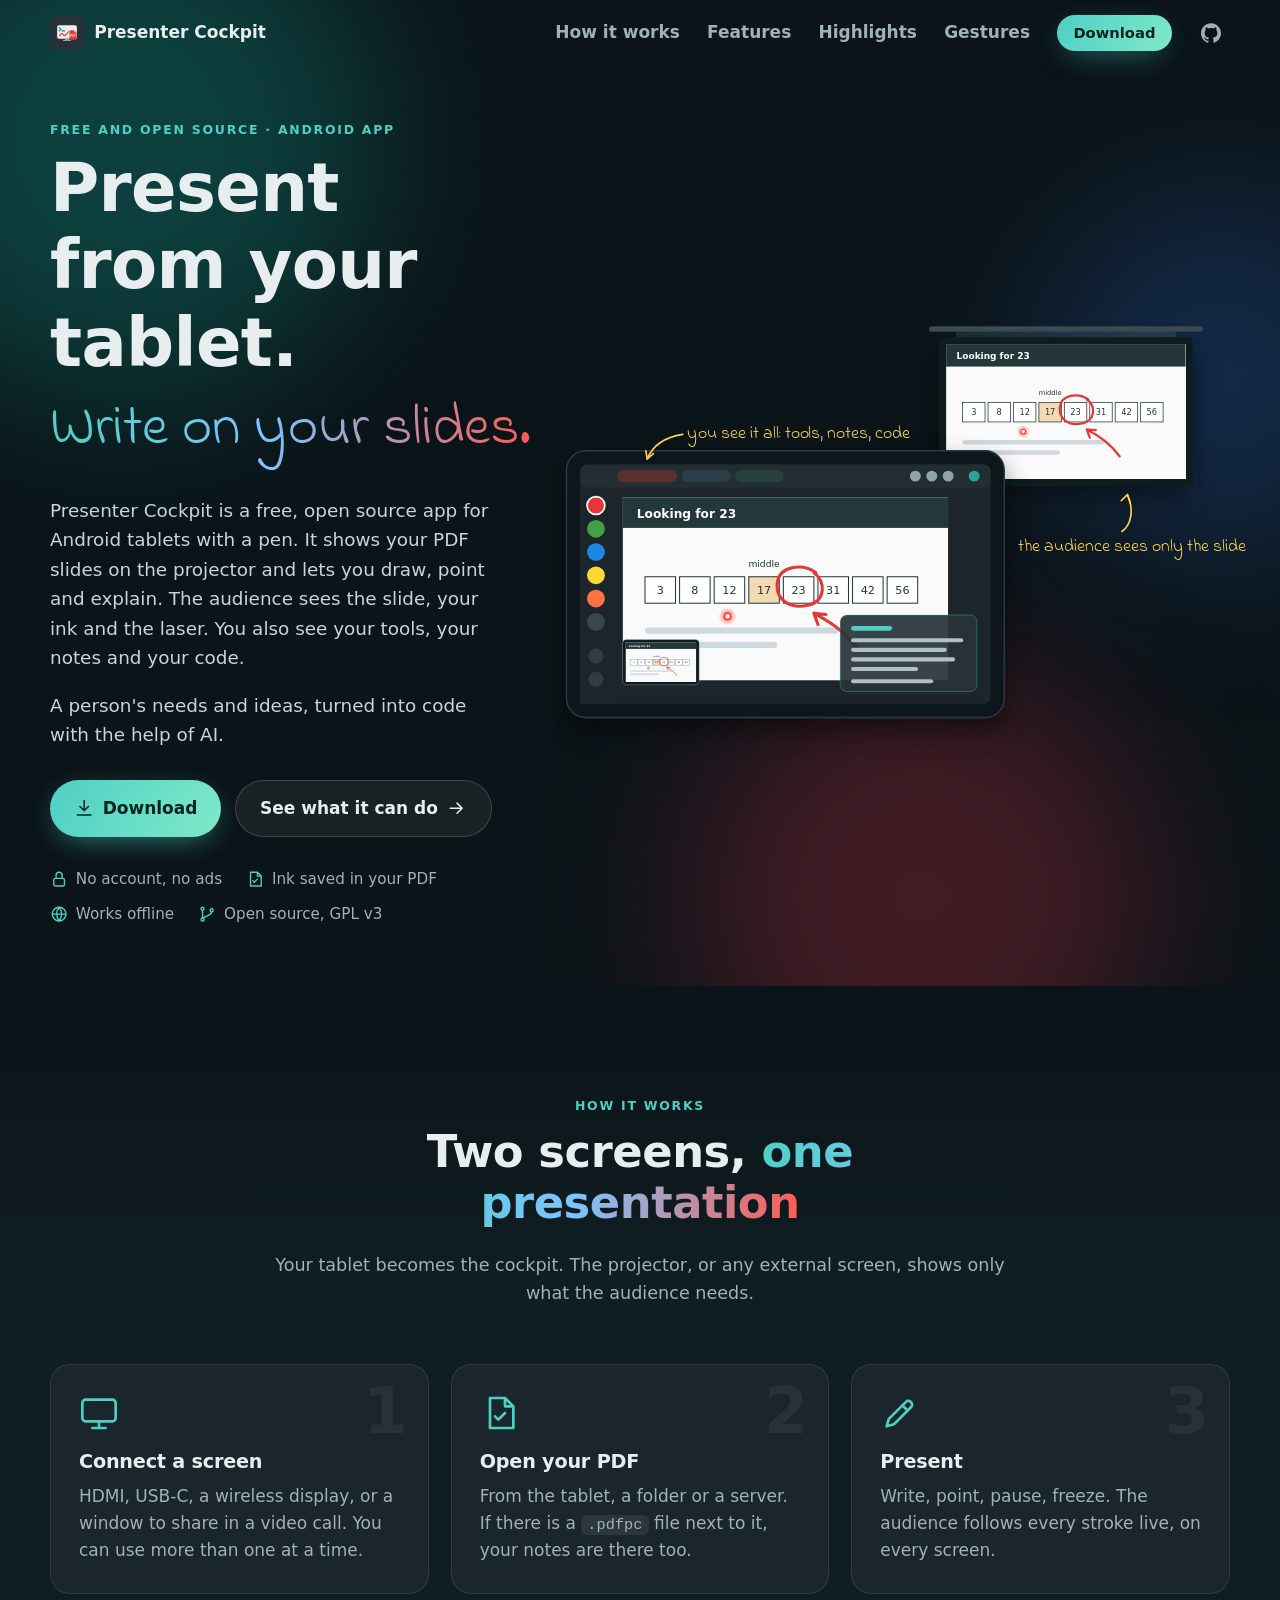
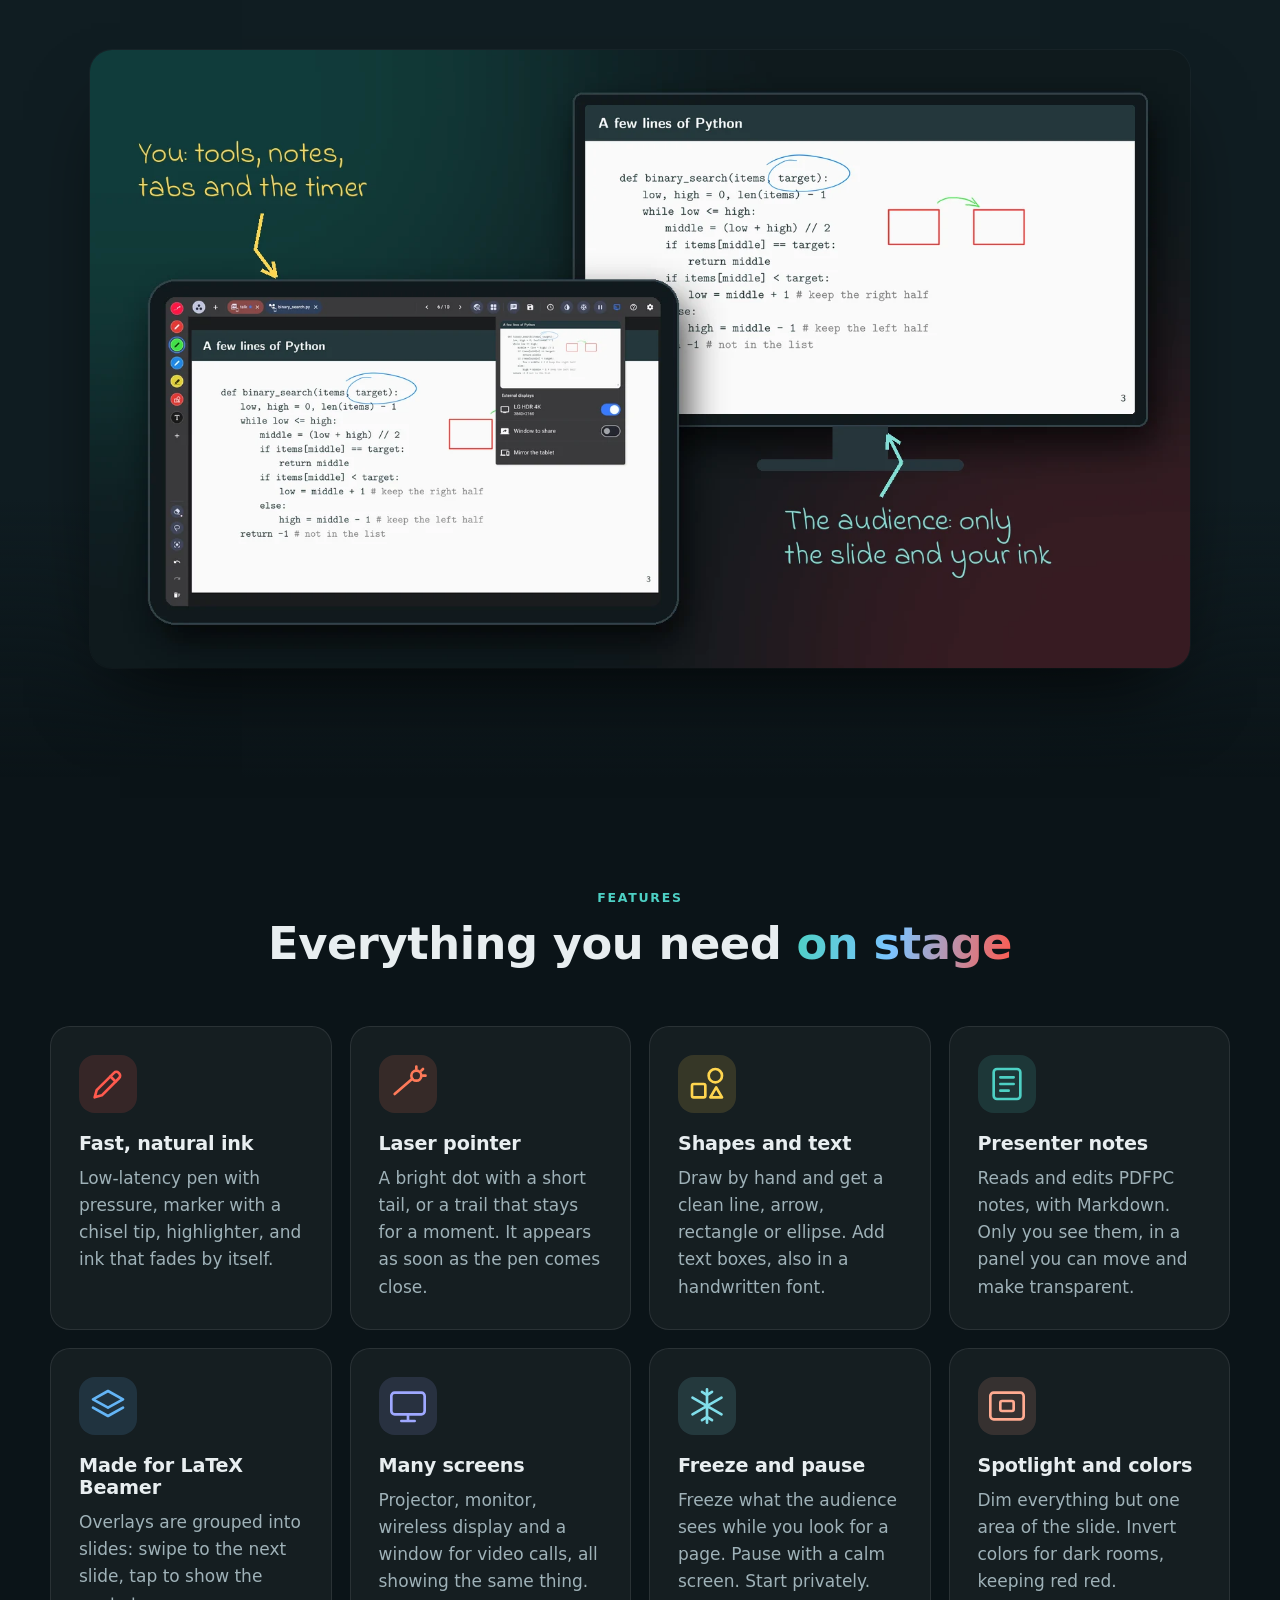
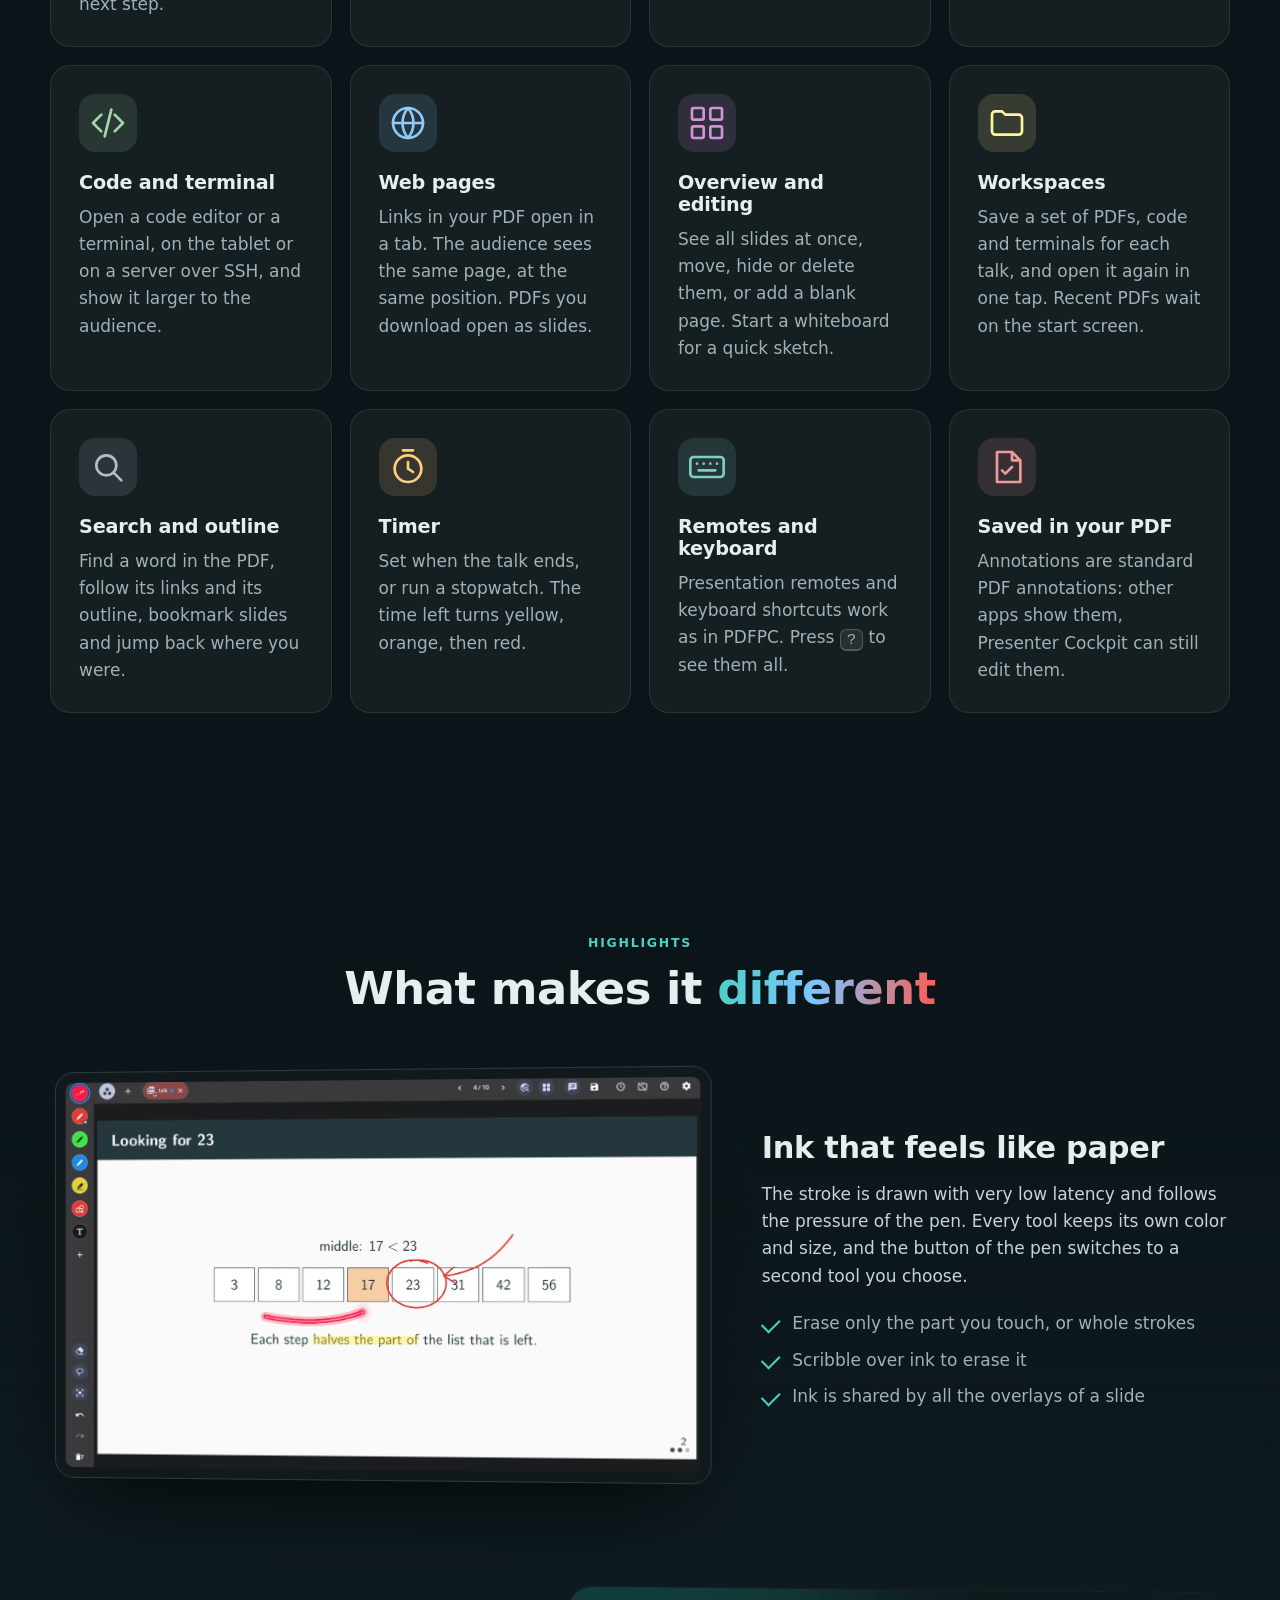
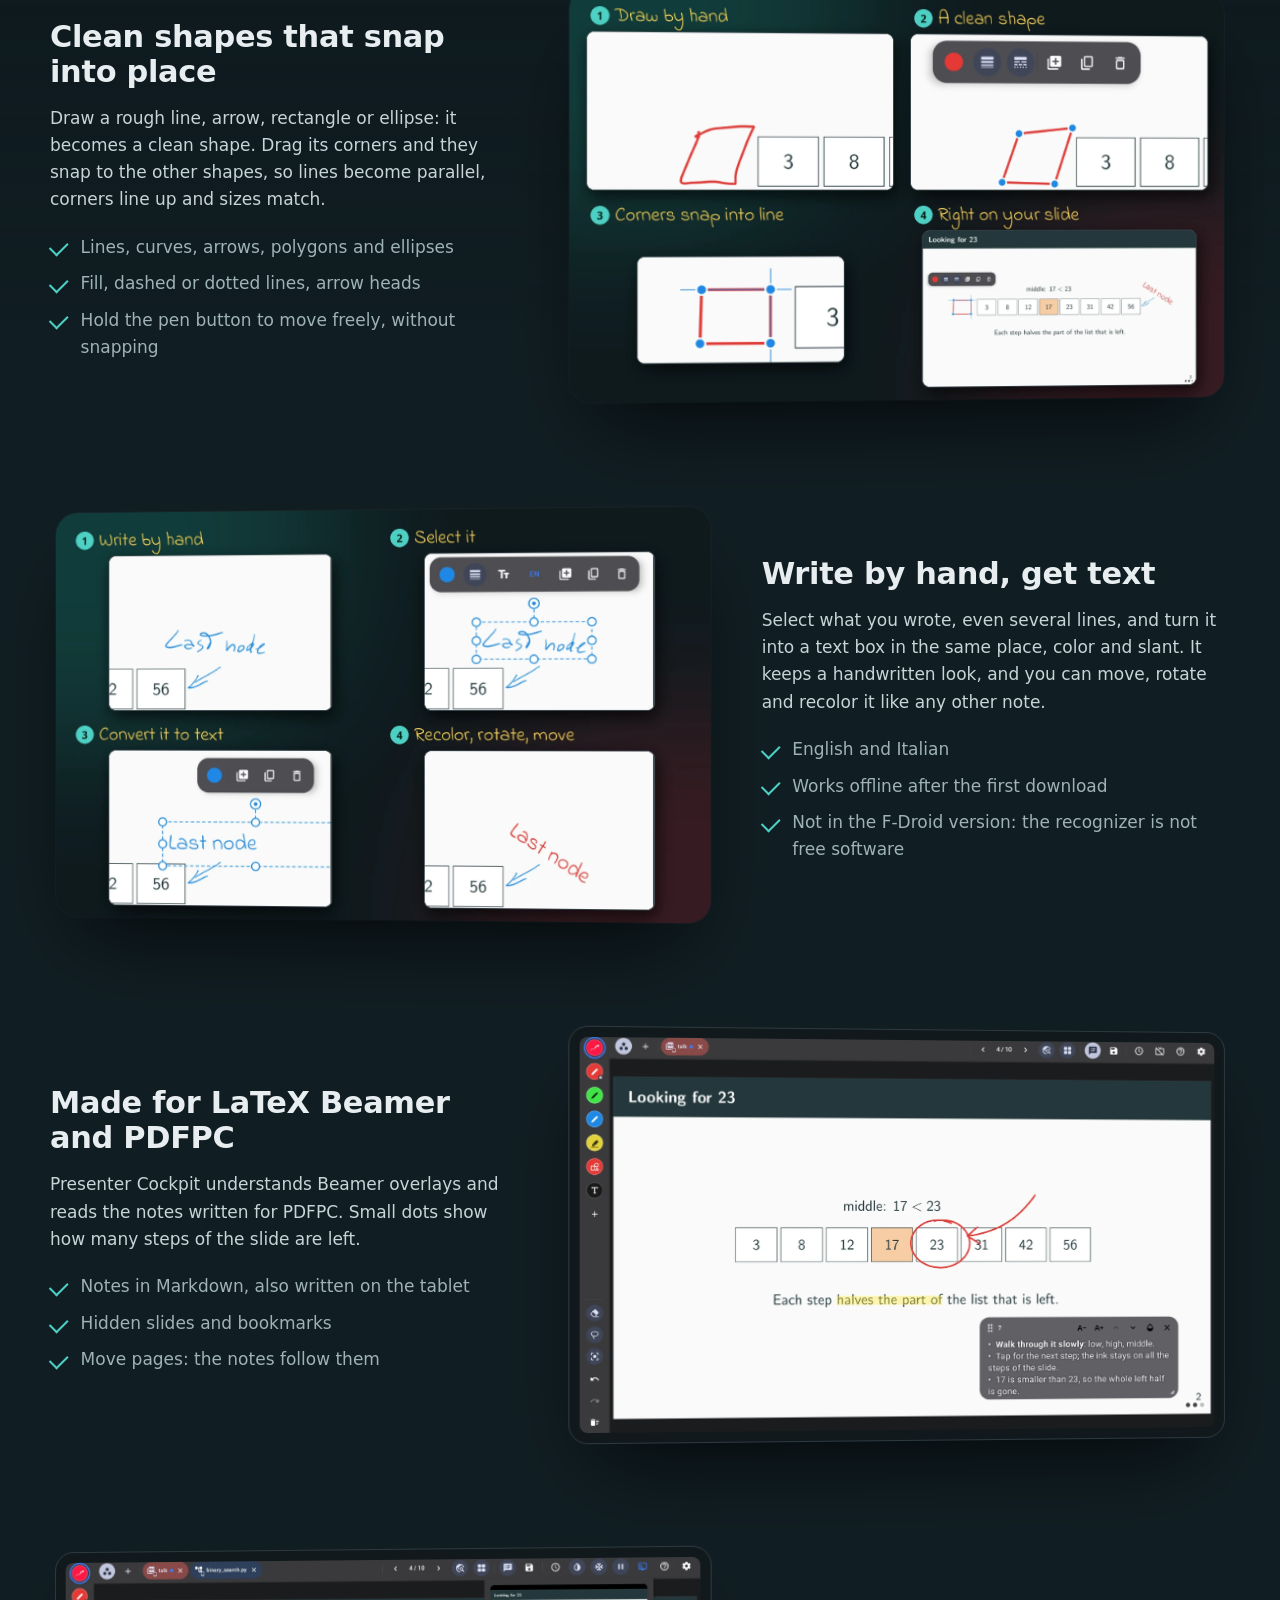
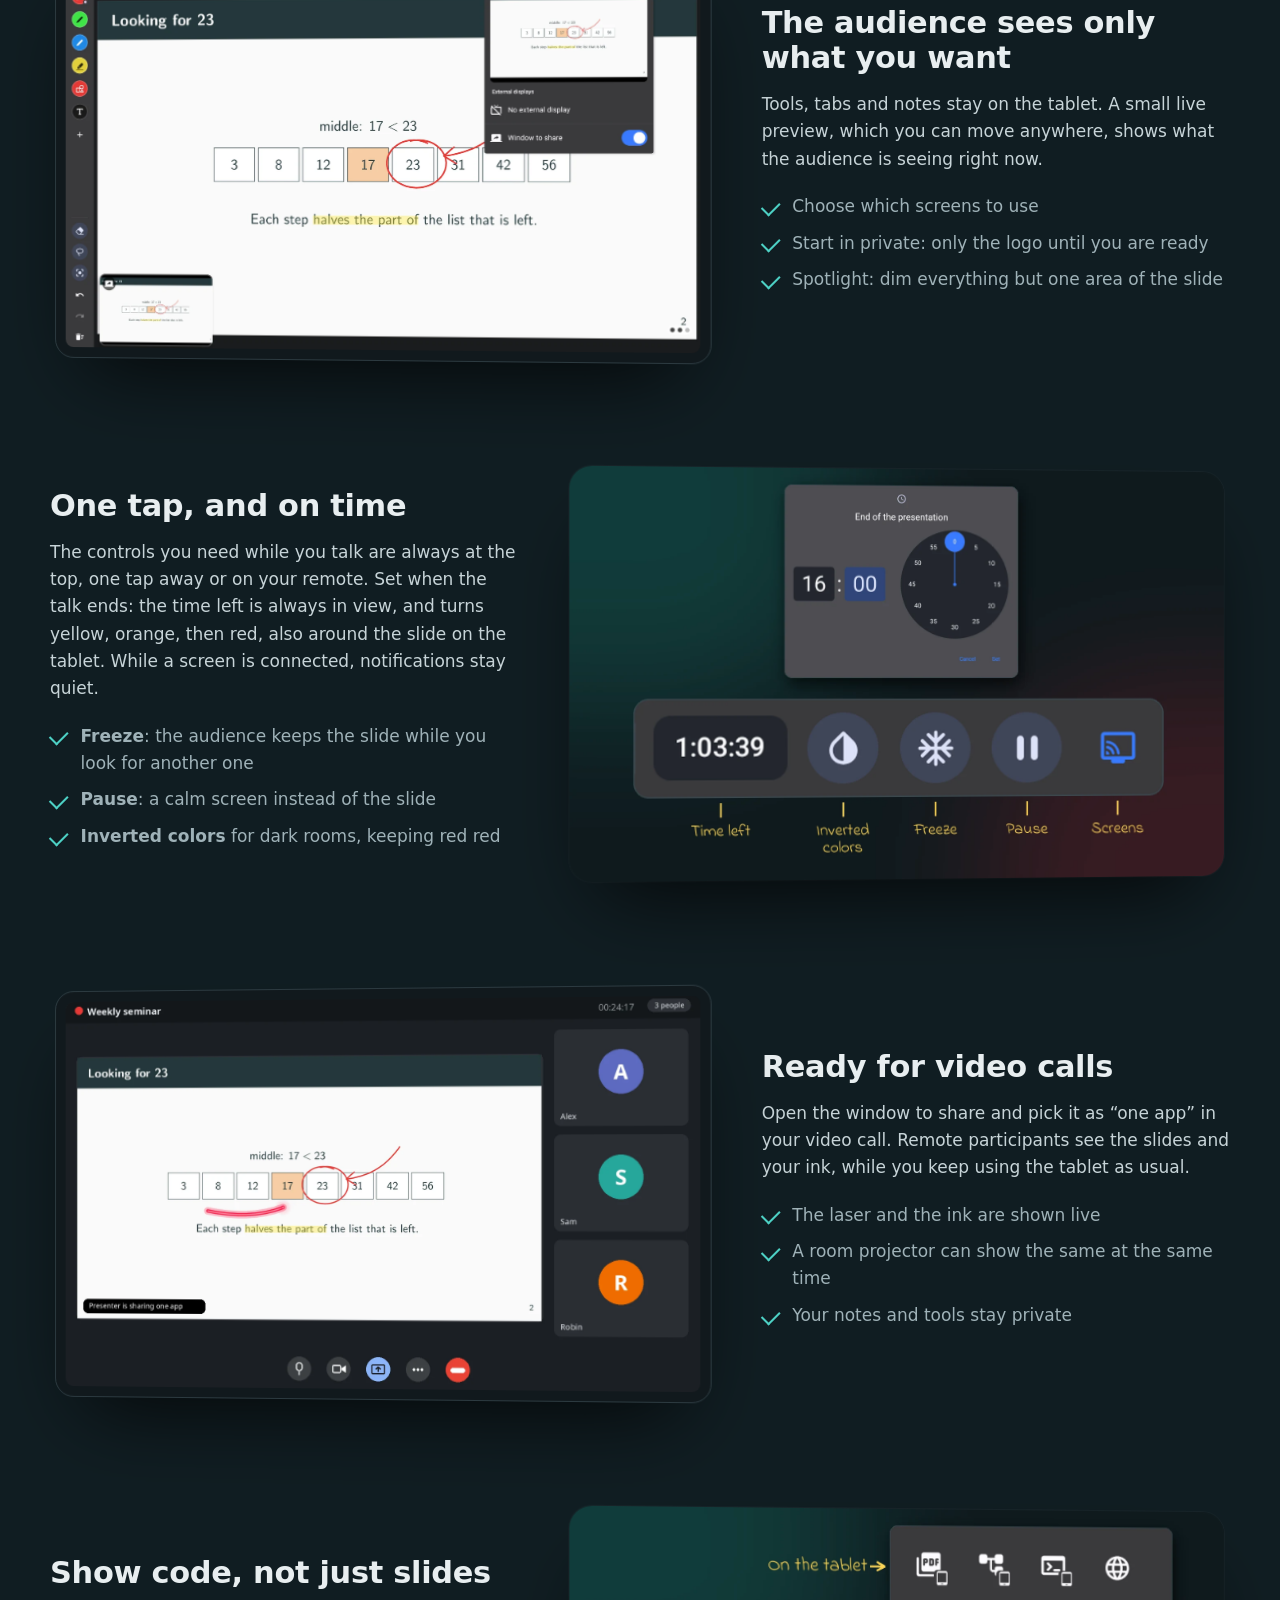
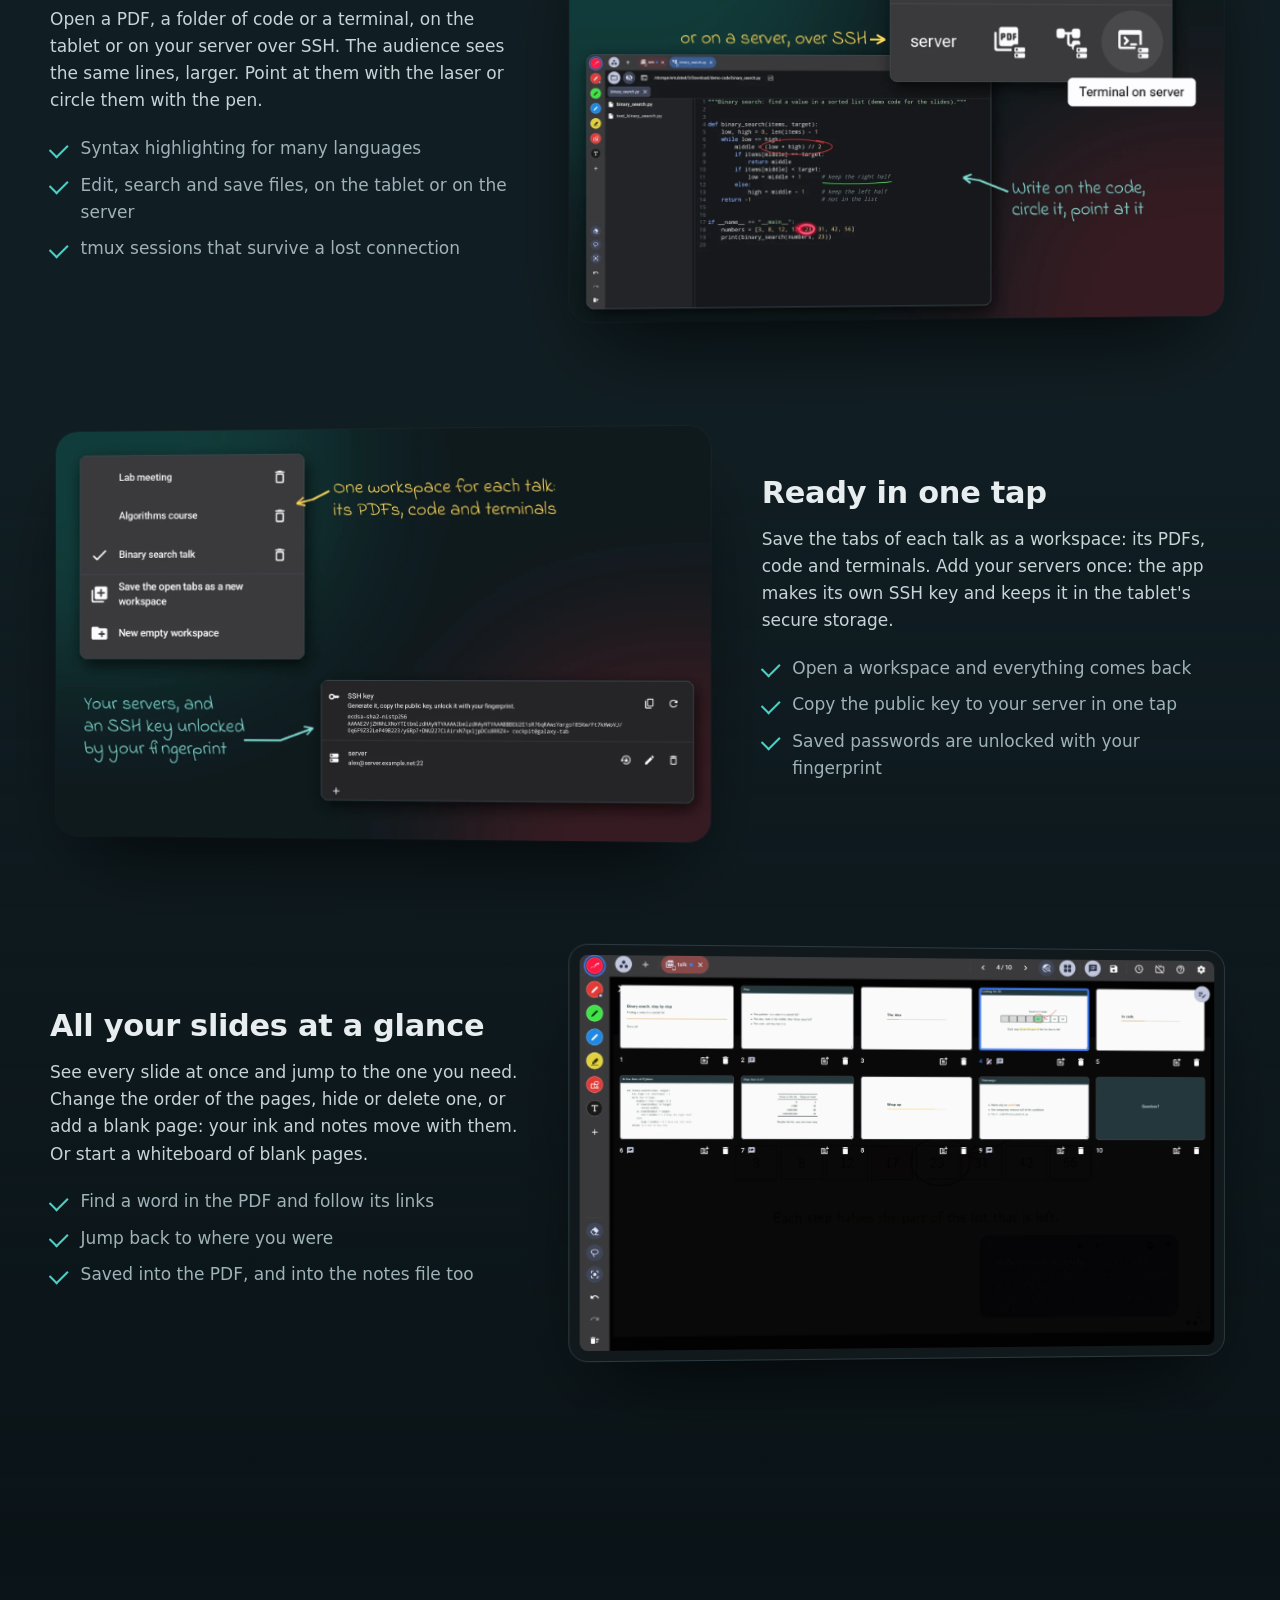
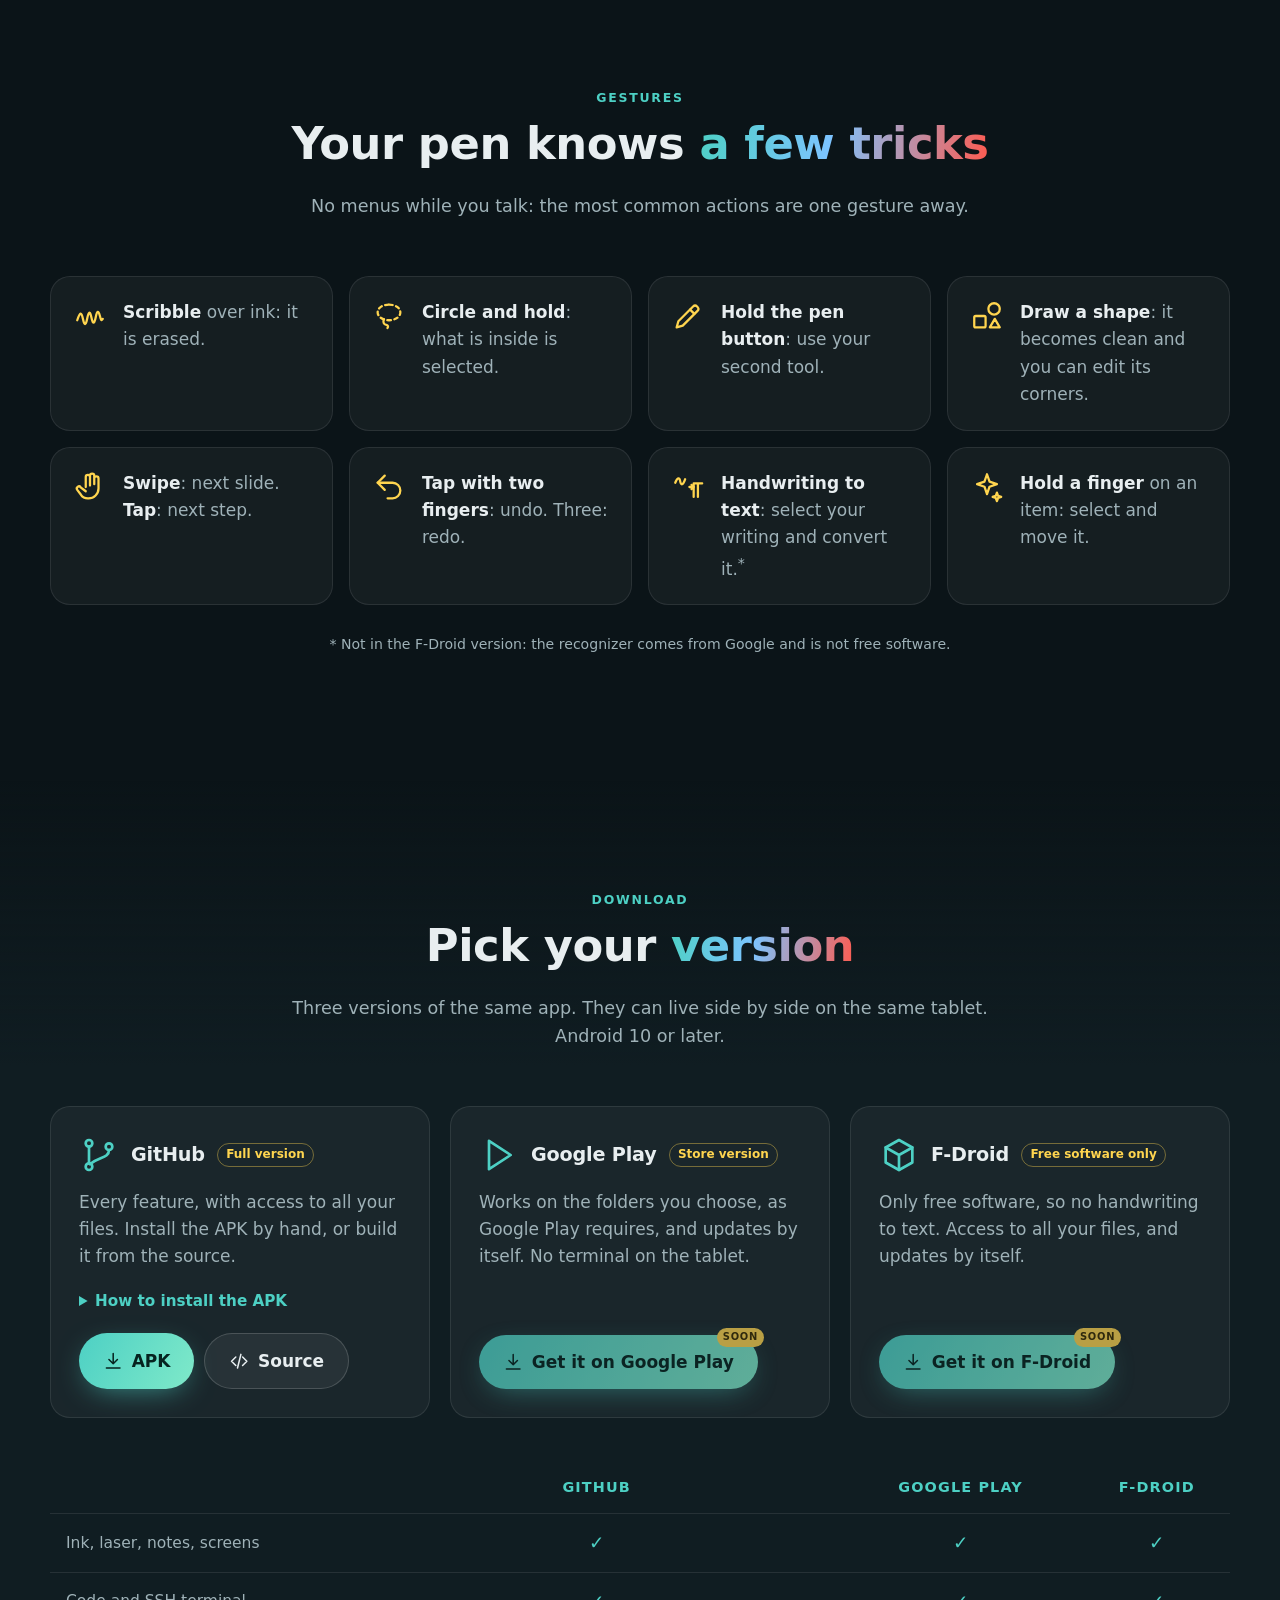
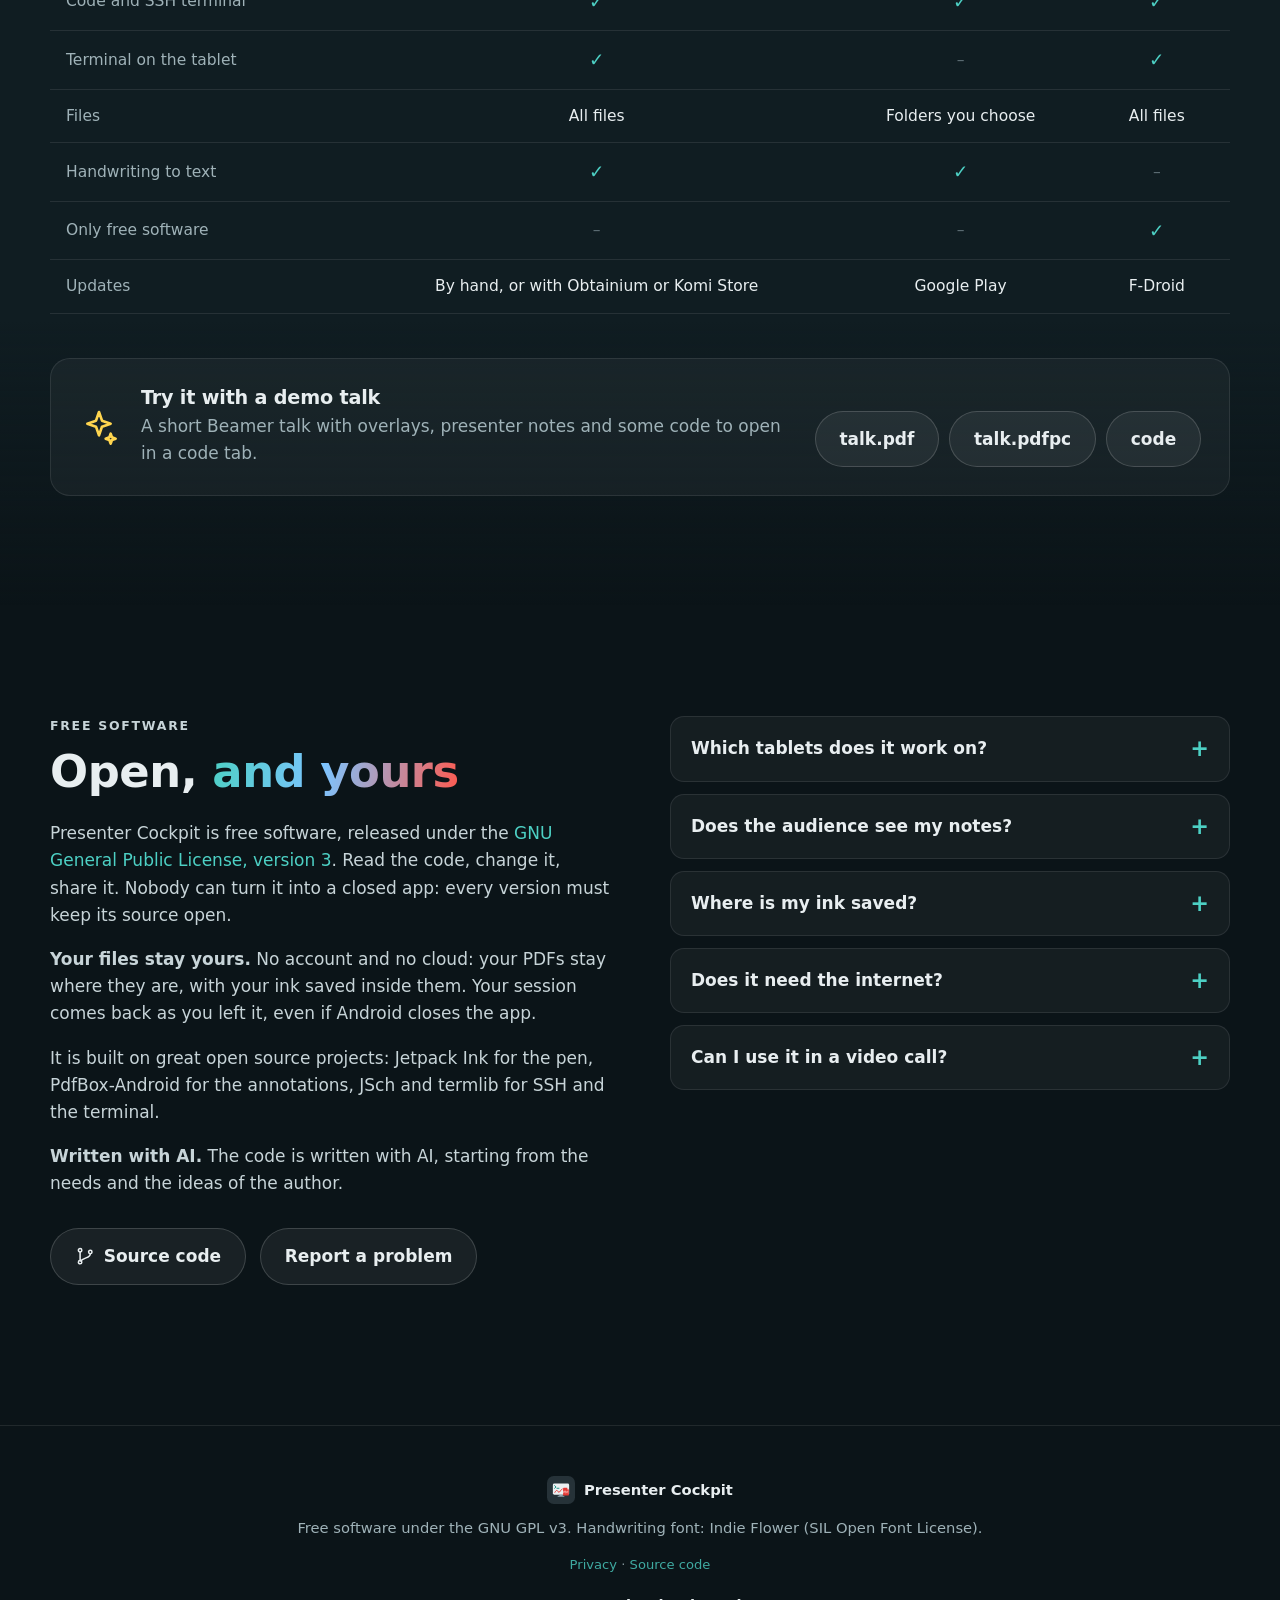
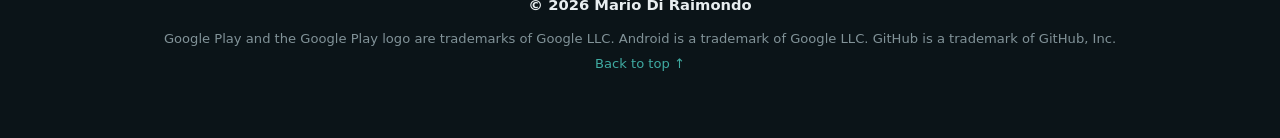
==== index.html @ 64591852 "Initial site (0.8.0)" ====
<!doctype html>
<html lang="en">
<head>
  <meta charset="utf-8">
  <meta name="viewport" content="width=device-width, initial-scale=1">
  <title>Presenter Cockpit – present PDFs from your tablet, write on them live</title>
  <meta name="description" content="Free and open source Android app for tablets with a pen: show your PDF slides on the projector, write on them, point with a laser, show code and keep your notes to yourself.">
  <meta name="theme-color" content="#0b1418">
  <meta property="og:title" content="Presenter Cockpit">
  <meta property="og:description" content="Present PDFs from your Android tablet. Write on your slides, point with a laser, show code. Free and open source.">
  <meta property="og:type" content="website">
  <meta property="og:url" content="https://presenter-cockpit.github.io/">
  <meta property="og:image" content="https://presenter-cockpit.github.io/assets/img/og.png">
  <meta property="og:image:width" content="1200">
  <meta property="og:image:height" content="630">
  <meta property="og:image:alt" content="Presenter Cockpit: a tablet with a slide, handwritten ink and a laser pointer">
  <meta name="twitter:card" content="summary_large_image">
  <link rel="icon" href="assets/img/favicon.svg" type="image/svg+xml">
  <link rel="apple-touch-icon" href="assets/img/icon-180.png">
  <link rel="stylesheet" href="assets/css/site.css">
  <script defer src="assets/js/site.js"></script>
</head>
<body id="top">

<svg class="sprite" aria-hidden="true">
  <symbol id="i-pen" viewBox="0 0 24 24"><path d="M4 20l1.2-4.3L15.6 5.3a2 2 0 0 1 2.8 0l.3.3a2 2 0 0 1 0 2.8L8.3 18.8z"/><path d="M13.5 7.5l3 3"/></symbol>
  <symbol id="i-laser" viewBox="0 0 24 24"><circle cx="17" cy="7" r="3"/><path d="M14.6 8.8L4 18M17 1.5V3M22.5 7H21M21 3l-1 1"/></symbol>
  <symbol id="i-shapes" viewBox="0 0 24 24"><rect x="3" y="12" width="8" height="8" rx="1"/><circle cx="17" cy="7" r="4"/><path d="M14 20l3.5-6 3.5 6z"/></symbol>
  <symbol id="i-text" viewBox="0 0 24 24"><path d="M5 6V4h14v2M12 4v16M9 20h6"/></symbol>
  <symbol id="i-notes" viewBox="0 0 24 24"><rect x="4" y="3" width="16" height="18" rx="2"/><path d="M8 8h8M8 12h8M8 16h5"/></symbol>
  <symbol id="i-layers" viewBox="0 0 24 24"><path d="M12 3L3 8l9 5 9-5z"/><path d="M3 13l9 5 9-5"/></symbol>
  <symbol id="i-display" viewBox="0 0 24 24"><rect x="2" y="4" width="20" height="13" rx="2"/><path d="M8 21h8M12 17v4"/></symbol>
  <symbol id="i-snow" viewBox="0 0 24 24"><path d="M12 2v20M3.3 7l17.4 10M3.3 17L20.7 7M9 3.5l3 2 3-2M9 20.5l3-2 3 2"/></symbol>
  <symbol id="i-pause" viewBox="0 0 24 24"><circle cx="12" cy="12" r="9"/><path d="M10 9v6M14 9v6"/></symbol>
  <symbol id="i-spot" viewBox="0 0 24 24"><rect x="2" y="4" width="20" height="16" rx="2"/><rect x="8" y="9" width="8" height="6" rx="1"/></symbol>
  <symbol id="i-invert" viewBox="0 0 24 24"><circle cx="12" cy="12" r="9"/><path d="M12 3a9 9 0 0 1 0 18z" fill="currentColor"/></symbol>
  <symbol id="i-code" viewBox="0 0 24 24"><path d="M8 7l-5 5 5 5M16 7l5 5-5 5M14 4l-4 16"/></symbol>
  <symbol id="i-terminal" viewBox="0 0 24 24"><rect x="3" y="4" width="18" height="16" rx="2"/><path d="M7 9l3 3-3 3M12 15h5"/></symbol>
  <symbol id="i-globe" viewBox="0 0 24 24"><circle cx="12" cy="12" r="9"/><path d="M3 12h18M12 3a14 14 0 0 1 0 18M12 3a14 14 0 0 0 0 18"/></symbol>
  <symbol id="i-folder" viewBox="0 0 24 24"><path d="M3 7a2 2 0 0 1 2-2h4l2 2h8a2 2 0 0 1 2 2v8a2 2 0 0 1-2 2H5a2 2 0 0 1-2-2z"/></symbol>
  <symbol id="i-file" viewBox="0 0 24 24"><path d="M6 3h9l5 5v13H6zM15 3v5h5"/><path d="M9 14l2 2 4-4"/></symbol>
  <symbol id="i-grid" viewBox="0 0 24 24"><rect x="3" y="3" width="7" height="7" rx="1"/><rect x="14" y="3" width="7" height="7" rx="1"/><rect x="3" y="14" width="7" height="7" rx="1"/><rect x="14" y="14" width="7" height="7" rx="1"/></symbol>
  <symbol id="i-timer" viewBox="0 0 24 24"><circle cx="12" cy="13" r="8"/><path d="M12 9v4l3 2M9 2h6"/></symbol>
  <symbol id="i-keys" viewBox="0 0 24 24"><rect x="2" y="6" width="20" height="12" rx="2"/><path d="M6 10h.01M10 10h.01M14 10h.01M18 10h.01M7 14h10"/></symbol>
  <symbol id="i-search" viewBox="0 0 24 24"><circle cx="11" cy="11" r="6"/><path d="M20 20l-4.5-4.5"/></symbol>
  <symbol id="i-hand" viewBox="0 0 24 24"><path d="M9 12V5a1.5 1.5 0 0 1 3 0v6M12 10V4a1.5 1.5 0 0 1 3 0v6M15 10V6a1.5 1.5 0 0 1 3 0v7a7 7 0 0 1-7 7h-.5a6 6 0 0 1-5-2.7L3 14a1.5 1.5 0 0 1 2.4-1.8L9 15"/></symbol>
  <symbol id="i-scribble" viewBox="0 0 24 24"><path d="M3 15c2-6 3-6 4-1s2 5 3 0 2-6 3-1 2 5 3 0 2-5 3-1 1 3 2 2"/></symbol>
  <symbol id="i-lasso" viewBox="0 0 24 24"><path d="M12 4c5 0 8 2.5 8 5.5S16.4 15 12 15s-8-2.5-8-5.5S7 4 12 4z" stroke-dasharray="2.5 2.5"/><path d="M8.5 14.3c-1 1.8-.3 3.7 1.6 4 1.3.2 1.6 1.2.8 2.2"/></symbol>
  <symbol id="i-undo" viewBox="0 0 24 24"><path d="M9 14L4 9l5-5"/><path d="M4 9h10.5a5.5 5.5 0 0 1 0 11H11"/></symbol>
  <symbol id="i-lock" viewBox="0 0 24 24"><rect x="5" y="11" width="14" height="10" rx="2"/><path d="M8 11V7a4 4 0 0 1 8 0v4"/></symbol>
  <symbol id="i-branch" viewBox="0 0 24 24"><circle cx="6" cy="5" r="2"/><circle cx="6" cy="19" r="2"/><circle cx="18" cy="7" r="2"/><path d="M6 7v10M18 9c0 5-6 4-11.5 8.5"/></symbol>
  <symbol id="i-download" viewBox="0 0 24 24"><path d="M12 3v12M7 10l5 5 5-5M4 20h16"/></symbol>
  <symbol id="i-play" viewBox="0 0 24 24"><path d="M6 3.5l13 8.5-13 8.5z"/></symbol>
  <symbol id="i-box" viewBox="0 0 24 24"><path d="M12 3l8 4.5v9L12 21l-8-4.5v-9z"/><path d="M12 12l8-4.5M12 12v9M12 12L4 7.5"/></symbol>
  <symbol id="i-video" viewBox="0 0 24 24"><rect x="2" y="6" width="14" height="12" rx="2"/><path d="M16 10.5l6-3.5v10l-6-3.5"/></symbol>
  <symbol id="i-convert" viewBox="0 0 24 24"><path d="M3 9c1.5-4 3-4 3.5-1s2 3 3.5-1.5"/><path d="M13 12h3M14.5 10.5L16 12l-1.5 1.5"/><path d="M15 17V7.5M15 7.5h6M18 7.5V17" transform="translate(1 2)"/></symbol>
  <symbol id="i-check" viewBox="0 0 24 24"><path d="M5 12.5l4.5 4.5L19 7.5"/></symbol>
  <symbol id="i-cross" viewBox="0 0 24 24"><path d="M7 7l10 10M17 7L7 17"/></symbol>
  <symbol id="i-menu" viewBox="0 0 24 24"><path d="M4 7h16M4 12h16M4 17h16"/></symbol>
  <symbol id="i-arrow" viewBox="0 0 24 24"><path d="M5 12h14M13 6l6 6-6 6"/></symbol>
  <symbol id="b-github" viewBox="0 0 24 24"><path d="M12 .297c-6.63 0-12 5.373-12 12 0 5.303 3.438 9.8 8.205 11.385.6.113.82-.258.82-.577 0-.285-.01-1.04-.015-2.04-3.338.724-4.042-1.61-4.042-1.61C4.422 18.07 3.633 17.7 3.633 17.7c-1.087-.744.084-.729.084-.729 1.205.084 1.838 1.236 1.838 1.236 1.07 1.835 2.809 1.305 3.495.998.108-.776.417-1.305.76-1.605-2.665-.3-5.466-1.332-5.466-5.93 0-1.31.465-2.38 1.235-3.22-.135-.303-.54-1.523.105-3.176 0 0 1.005-.322 3.3 1.23.96-.267 1.98-.399 3-.405 1.02.006 2.04.138 3 .405 2.28-1.552 3.285-1.23 3.285-1.23.645 1.653.24 2.873.12 3.176.765.84 1.23 1.91 1.23 3.22 0 4.61-2.805 5.625-5.475 5.92.42.36.81 1.096.81 2.22 0 1.606-.015 2.896-.015 3.286 0 .315.21.69.825.57C20.565 22.092 24 17.592 24 12.297c0-6.627-5.373-12-12-12"/></symbol>
  <symbol id="b-play" viewBox="0 0 24 24"><path d="M22.018 13.298l-3.919 2.218-3.515-3.493 3.543-3.521 3.891 2.202a1.49 1.49 0 0 1 0 2.594zM1.337.924a1.486 1.486 0 0 0-.112.568v21.017c0 .217.045.419.124.6l11.155-11.087L1.337.924zm12.207 10.065l3.258-3.238L3.45.195a1.466 1.466 0 0 0-.946-.179l11.04 10.973zm0 2.067l-11 10.933c.298.036.612-.016.906-.183l13.324-7.54-3.23-3.21z"/></symbol>
  <symbol id="b-fdroid" viewBox="0 0 24 24"><path d="M20.472,10.081H3.528c-0.877,0-1.589,0.711-1.589,1.589v10.59c0,0.877,0.711,1.589,1.589,1.589h16.944 c0.877,0,1.589-0.711,1.589-1.589V11.67C22.061,10.792,21.349,10.081,20.472,10.081z M12,22.525c-3.066,0-5.56-2.494-5.56-5.56 s2.494-5.56,5.56-5.56c3.066,0,5.56,2.494,5.56,5.56S15.066,22.525,12,22.525z M12,12.411c-2.511,0-4.554,2.043-4.554,4.554 S9.489,21.519,12,21.519s4.554-2.043,4.554-4.554S14.511,12.411,12,12.411z M12,20.274c-1.563,0-2.881-1.103-3.221-2.568h1.67 c0.275,0.581,0.859,0.979,1.551,0.979c0.96,0,1.721-0.761,1.721-1.721c0-0.96-0.761-1.721-1.721-1.721 c-0.649,0-1.2,0.352-1.493,0.874H8.805c0.378-1.412,1.669-2.462,3.195-2.462c1.818,0,3.309,1.491,3.309,3.309 C15.309,18.783,13.818,20.274,12,20.274z M23.849,0.396c-0.001,0.001-0.002,0.002-0.002,0.003 c-0.002-0.002-0.004-0.003-0.006-0.005c0.001-0.001,0.002-0.003,0.004-0.004c-0.116-0.137-0.279-0.231-0.519-0.238 c-0.202,0.005-0.391,0.097-0.512,0.259l-1.818,2.353c-0.164-0.058-0.339-0.095-0.523-0.095H3.528c-0.184,0-0.358,0.038-0.523,0.095 L1.187,0.41c-0.121-0.162-0.31-0.253-0.512-0.259c-0.24,0.006-0.403,0.1-0.519,0.238c0.001,0.001,0.002,0.003,0.004,0.004 C0.157,0.395,0.155,0.397,0.153,0.399C0.153,0.398,0.152,0.397,0.151,0.396C0.085,0.474-0.146,0.822,0.139,1.22l1.909,2.471 C1.981,3.867,1.94,4.057,1.94,4.257v3.707c0,0.877,0.711,1.589,1.589,1.589h16.944c0.877,0,1.589-0.711,1.589-1.589V4.257 c0-0.2-0.041-0.39-0.109-0.566l1.909-2.471C24.146,0.822,23.915,0.474,23.849,0.396z M6.904,8.228c-0.987,0-1.787-0.8-1.787-1.787 s0.8-1.787,1.787-1.787s1.787,0.8,1.787,1.787S7.891,8.228,6.904,8.228z M17.229,8.228c-0.987,0-1.787-0.8-1.787-1.787 s0.8-1.787,1.787-1.787c0.987,0,1.787,0.8,1.787,1.787S18.216,8.228,17.229,8.228z"/></symbol>
  <symbol id="i-sparkle" viewBox="0 0 24 24"><path d="M12 3l1.8 5.2L19 10l-5.2 1.8L12 17l-1.8-5.2L5 10l5.2-1.8z"/><path d="M19 16l.8 2.2L22 19l-2.2.8L19 22l-.8-2.2L16 19l2.2-.8z"/></symbol>
</svg>

<header class="nav">
  <a class="brand" href="#top"><img src="assets/img/logo.svg" alt="" width="34" height="34"><span>Presenter Cockpit</span></a>
  <div class="stores nav-stores">
    <a data-link="source" href="#" aria-label="Source code and APK on GitHub" title="GitHub"><svg class="brand-ic"><use href="#b-github"/></svg></a>
    <a data-link="play" href="#" aria-label="Get it on Google Play" title="Google Play"><svg class="brand-ic"><use href="#b-play"/></svg></a>
    <a data-link="fdroid" href="#" aria-label="Get it on F-Droid" title="F-Droid"><svg class="brand-ic"><use href="#b-fdroid"/></svg></a>
  </div>
  <button class="nav-toggle" aria-label="Menu" aria-expanded="false"><svg class="ic"><use href="#i-menu"/></svg></button>
  <nav class="nav-links">
    <a href="#how">How it works</a>
    <a href="#features">Features</a>
    <a href="#highlights">Highlights</a>
    <a href="#gestures">Gestures</a>
    <a href="#download" class="btn btn-small">Download</a>
  </nav>
</header>

<main>

<!-- hero -->
<section class="hero">
  <div class="blob b1"></div><div class="blob b2"></div><div class="blob b3"></div>
  <div class="hero-text reveal">
    <p class="eyebrow">Free and open source · Android app</p>
    <h1>Present from your tablet.<br><span class="hand grad">Write on your slides.</span></h1>
    <p class="lead">Presenter Cockpit is a free, open source app for Android tablets with a pen. It shows your PDF slides on the
      projector and lets you draw, point and explain. The audience sees the slide, your ink and the laser. You also see your tools, your notes
      and your code.</p>
    <p class="lead">A person's needs and ideas, turned into code with the help of AI.</p>
    <div class="cta">
      <a class="btn" href="#download"><svg class="ic"><use href="#i-download"/></svg>Download</a>
      <a class="btn btn-ghost" href="#features">See what it can do <svg class="ic"><use href="#i-arrow"/></svg></a>
    </div>
    <ul class="facts">
      <li><svg class="ic"><use href="#i-lock"/></svg>No account, no ads</li>
      <li><svg class="ic"><use href="#i-file"/></svg>Ink saved in your PDF</li>
      <li><svg class="ic"><use href="#i-globe"/></svg>Works offline</li>
      <li><svg class="ic"><use href="#i-branch"/></svg>Open source, GPL v3</li>
    </ul>
  </div>

  <div class="hero-art reveal" aria-hidden="true">
    <svg viewBox="0 0 1000 600" class="stage">
      <defs>
        <radialGradient id="glow"><stop offset="0" stop-color="#ff5a4e" stop-opacity=".9"/><stop offset="1" stop-color="#ff5a4e" stop-opacity="0"/></radialGradient>
        <linearGradient id="beam" x1="0" x2="0" y1="0" y2="1"><stop offset="0" stop-color="#7fe0d6" stop-opacity=".22"/><stop offset="1" stop-color="#7fe0d6" stop-opacity="0"/></linearGradient>
        <filter id="shadow" x="-10%" y="-10%" width="120%" height="130%"><feDropShadow dx="0" dy="18" stdDeviation="18" flood-color="#000" flood-opacity=".45"/></filter>
        <symbol id="slide" viewBox="0 0 320 180">
          <rect width="320" height="180" fill="#fafafa"/>
          <rect width="320" height="30" fill="#23373b"/>
          <text x="14" y="20" fill="#fff" font-size="12" font-family="system-ui, sans-serif" font-weight="600">Looking for 23</text>
          <g font-family="system-ui, sans-serif" font-size="11" text-anchor="middle" fill="#23373b">
            <g stroke="#23373b" fill="#fff">
              <rect x="22" y="78" width="30" height="26"/><rect x="56" y="78" width="30" height="26"/><rect x="90" y="78" width="30" height="26"/>
              <rect x="124" y="78" width="30" height="26" fill="#f4d9b5"/><rect x="158" y="78" width="30" height="26"/><rect x="192" y="78" width="30" height="26"/>
              <rect x="226" y="78" width="30" height="26"/><rect x="260" y="78" width="30" height="26"/>
            </g>
            <text x="37" y="95">3</text><text x="71" y="95">8</text><text x="105" y="95">12</text><text x="139" y="95">17</text>
            <text x="173" y="95">23</text><text x="207" y="95">31</text><text x="241" y="95">42</text><text x="275" y="95">56</text>
            <text x="139" y="68" font-size="9">middle</text>
          </g>
          <rect x="22" y="128" width="190" height="6" rx="3" fill="#cfd8dc"/>
          <rect x="22" y="142" width="130" height="6" rx="3" fill="#cfd8dc"/>
          <g fill="none" stroke="#e53935" stroke-width="3" stroke-linecap="round" stroke-linejoin="round">
            <path pathLength="1" stroke-dasharray="1" stroke-dashoffset="1" d="M190 74c-14-10-36-6-38 10s12 26 30 22 18-24 6-32">
              <animate attributeName="stroke-dashoffset" values="1;1;0;0;1" keyTimes="0;.08;.3;.9;1" dur="7s" repeatCount="indefinite"/>
            </path>
            <path pathLength="1" stroke-dasharray="1" stroke-dashoffset="1" d="M232 150c-10-14-24-26-44-36m0 0l12 1m-12-1l4 11">
              <animate attributeName="stroke-dashoffset" values="1;1;0;0;1" keyTimes="0;.33;.48;.9;1" dur="7s" repeatCount="indefinite"/>
            </path>
          </g>
          <g>
            <circle r="9" fill="url(#glow)"/><circle r="3.2" fill="#fff4f2" stroke="#ff3d2e" stroke-width="1.6"/>
            <animateMotion dur="7s" repeatCount="indefinite" keyPoints="0;0;1;1" keyTimes="0;.55;.85;1" calcMode="linear"
              path="M40 118 C 90 124, 120 112, 139 112 S 200 126, 260 116"/>
            <animate attributeName="opacity" values="0;0;1;1;0" keyTimes="0;.53;.56;.86;1" dur="7s" repeatCount="indefinite"/>
          </g>
        </symbol>
      </defs>

      <g class="float-slow">
        <rect x="560" y="18" width="400" height="8" rx="4" fill="#3b4b52"/>
        <path d="M600 26 L560 300 L960 300 L920 26 Z" fill="url(#beam)" opacity=".6"/>
        <rect x="575" y="34" width="370" height="218" rx="6" fill="#0f1a1e" filter="url(#shadow)"/>
        <use href="#slide" x="585" y="44" width="350" height="197"/>
      </g>

      <g class="float" filter="url(#shadow)">
        <rect x="30" y="200" width="640" height="390" rx="28" fill="#11191d" stroke="#2c3a40" stroke-width="2"/>
        <rect x="50" y="220" width="600" height="350" rx="10" fill="#1b2529"/>
        <rect x="50" y="220" width="600" height="34" rx="10" fill="#222e33"/>
        <rect x="104" y="228" width="88" height="18" rx="9" fill="#5b2e30"/><rect x="198" y="228" width="72" height="18" rx="9" fill="#2a3d4a"/><rect x="276" y="228" width="72" height="18" rx="9" fill="#263f3a"/>
        <g fill="#90a4ae"><circle cx="540" cy="237" r="8"/><circle cx="564" cy="237" r="8"/><circle cx="588" cy="237" r="8"/><circle cx="626" cy="237" r="8" fill="#26a69a"/></g>
        <rect x="50" y="254" width="46" height="316" fill="#1e282c"/>
        <g><circle cx="73" cy="280" r="13" fill="#e53935" stroke="#fff" stroke-width="2.5"/><circle cx="73" cy="314" r="13" fill="#43a047"/>
          <circle cx="73" cy="348" r="13" fill="#1e88e5"/><circle cx="73" cy="382" r="13" fill="#fdd835"/><circle cx="73" cy="416" r="13" fill="#ff7043"/>
          <circle cx="73" cy="450" r="13" fill="#37474f"/><circle cx="73" cy="500" r="11" fill="#2e3c42"/><circle cx="73" cy="534" r="11" fill="#2e3c42"/></g>
        <use href="#slide" x="112" y="268" width="476" height="268"/>
        <g class="notes-card">
          <rect x="430" y="440" width="200" height="112" rx="10" fill="#263238" fill-opacity=".92" stroke="#4dd0c4" stroke-opacity=".5"/>
          <rect x="446" y="456" width="60" height="7" rx="3.5" fill="#4dd0c4"/>
          <rect x="446" y="474" width="164" height="6" rx="3" fill="#b0bec5"/><rect x="446" y="488" width="140" height="6" rx="3" fill="#b0bec5"/>
          <rect x="446" y="502" width="152" height="6" rx="3" fill="#b0bec5"/><rect x="446" y="516" width="98" height="6" rx="3" fill="#b0bec5"/>
          <rect x="446" y="534" width="120" height="6" rx="3" fill="#b0bec5"/>
        </g>
        <rect x="112" y="476" width="112" height="66" rx="6" fill="#0f1a1e" stroke="#ffffff" stroke-opacity=".35"/>
        <use href="#slide" x="116" y="480" width="104" height="58"/>
      </g>

      <g class="hand-svg" fill="none" stroke="#ffd54f" stroke-width="2.4" stroke-linecap="round" stroke-linejoin="round">
        <path d="M842 318 c 14 -10 18 -32 8 -54"/><path d="M850 264 l-9 9 m9 -9 l4 12"/>
        <path d="M200 176 c -26 4 -44 16 -52 36"/><path d="M148 212 l-2 -12 m2 12 l9 -8"/>
      </g>
      <text x="690" y="346" class="hand-label">the audience sees only the slide</text>
      <text x="206" y="182" class="hand-label">you see it all: tools, notes, code</text>
    </svg>
  </div>
</section>

<!-- how it works -->
<section id="how" class="section">
  <div class="section-head reveal">
    <p class="eyebrow">How it works</p>
    <h2>Two screens, <span class="grad">one presentation</span></h2>
    <p>Your tablet becomes the cockpit. The projector, or any external screen, shows only what the audience needs.</p>
  </div>
  <ol class="steps">
    <li class="card reveal"><span class="step-n">1</span><svg class="ic big"><use href="#i-display"/></svg>
      <h3>Connect a screen</h3><p>HDMI, USB-C, a wireless display, or a window to share in a video call. You can use more than one at a time.</p></li>
    <li class="card reveal"><span class="step-n">2</span><svg class="ic big"><use href="#i-file"/></svg>
      <h3>Open your PDF</h3><p>From the tablet, a folder or a server. If there is a <code>.pdfpc</code> file next to it, your notes are there too.</p></li>
    <li class="card reveal"><span class="step-n">3</span><svg class="ic big"><use href="#i-pen"/></svg>
      <h3>Present</h3><p>Write, point, pause, freeze. The audience follows every stroke live, on every screen.</p></li>
  </ol>
  <figure class="shot montage wide reveal"><img src="assets/screens/dual.webp" alt="The tablet with tools, timer and the screens menu open, and the external screen with only the slide and the ink" loading="lazy">
    <figcaption class="missing-art"><svg class="ic"><use href="#i-display"/></svg>Screenshot: tablet and external screen</figcaption></figure>
</section>

<!-- features -->
<section id="features" class="section">
  <div class="section-head reveal">
    <p class="eyebrow">Features</p>
    <h2>Everything you need <span class="grad">on stage</span></h2>
  </div>
  <div class="features">
    <article class="card feature reveal" style="--c:#ff5a4e"><svg class="ic big"><use href="#i-pen"/></svg>
      <h3>Fast, natural ink</h3><p>Low-latency pen with pressure, marker with a chisel tip, highlighter, and ink that fades by itself.</p></article>
    <article class="card feature reveal" style="--c:#ff7a59"><svg class="ic big"><use href="#i-laser"/></svg>
      <h3>Laser pointer</h3><p>A bright dot with a short tail, or a trail that stays for a moment. It appears as soon as the pen comes close.</p></article>
    <article class="card feature reveal" style="--c:#ffd54f"><svg class="ic big"><use href="#i-shapes"/></svg>
      <h3>Shapes and text</h3><p>Draw by hand and get a clean line, arrow, rectangle or ellipse. Add text boxes, also in a handwritten font.</p></article>
    <article class="card feature reveal" style="--c:#4dd0c4"><svg class="ic big"><use href="#i-notes"/></svg>
      <h3>Presenter notes</h3><p>Reads and edits PDFPC notes, with Markdown. Only you see them, in a panel you can move and make transparent.</p></article>
    <article class="card feature reveal" style="--c:#64b5f6"><svg class="ic big"><use href="#i-layers"/></svg>
      <h3>Made for LaTeX Beamer</h3><p>Overlays are grouped into slides: swipe to the next slide, tap to show the next step.</p></article>
    <article class="card feature reveal" style="--c:#9fa8ff"><svg class="ic big"><use href="#i-display"/></svg>
      <h3>Many screens</h3><p>Projector, monitor, wireless display and a window for video calls, all showing the same thing.</p></article>
    <article class="card feature reveal" style="--c:#80deea"><svg class="ic big"><use href="#i-snow"/></svg>
      <h3>Freeze and pause</h3><p>Freeze what the audience sees while you look for a page. Pause with a calm screen. Start privately.</p></article>
    <article class="card feature reveal" style="--c:#ffab91"><svg class="ic big"><use href="#i-spot"/></svg>
      <h3>Spotlight and colors</h3><p>Dim everything but one area of the slide. Invert colors for dark rooms, keeping red red.</p></article>
    <article class="card feature reveal" style="--c:#a5d6a7"><svg class="ic big"><use href="#i-code"/></svg>
      <h3>Code and terminal</h3><p>Open a code editor or a terminal, on the tablet or on a server over SSH, and show it larger to the audience.</p></article>
    <article class="card feature reveal" style="--c:#90caf9"><svg class="ic big"><use href="#i-globe"/></svg>
      <h3>Web pages</h3><p>Links in your PDF open in a tab. The audience sees the same page, at the same position. PDFs you download open as slides.</p></article>
    <article class="card feature reveal" style="--c:#ce93d8"><svg class="ic big"><use href="#i-grid"/></svg>
      <h3>Overview and editing</h3><p>See all slides at once, move, hide or delete them, or add a blank page. Start a whiteboard for a quick sketch.</p></article>
    <article class="card feature reveal" style="--c:#fff59d"><svg class="ic big"><use href="#i-folder"/></svg>
      <h3>Workspaces</h3><p>Save a set of PDFs, code and terminals for each talk, and open it again in one tap. Recent PDFs wait on the start screen.</p></article>
    <article class="card feature reveal" style="--c:#b0bec5"><svg class="ic big"><use href="#i-search"/></svg>
      <h3>Search and outline</h3><p>Find a word in the PDF, follow its links and its outline, bookmark slides and jump back where you were.</p></article>
    <article class="card feature reveal" style="--c:#ffcc80"><svg class="ic big"><use href="#i-timer"/></svg>
      <h3>Timer</h3><p>Set when the talk ends, or run a stopwatch. The time left turns yellow, orange, then red.</p></article>
    <article class="card feature reveal" style="--c:#80cbc4"><svg class="ic big"><use href="#i-keys"/></svg>
      <h3>Remotes and keyboard</h3><p>Presentation remotes and keyboard shortcuts work as in PDFPC. Press <kbd>?</kbd> to see them all.</p></article>
    <article class="card feature reveal" style="--c:#ef9a9a"><svg class="ic big"><use href="#i-file"/></svg>
      <h3>Saved in your PDF</h3><p>Annotations are standard PDF annotations: other apps show them, Presenter Cockpit can still edit them.</p></article>
  </div>
</section>

<!-- highlights -->
<section id="highlights" class="section">
  <div class="section-head reveal">
    <p class="eyebrow">Highlights</p>
    <h2>What makes it <span class="grad">different</span></h2>
  </div>

  <div class="highlight reveal">
    <figure class="shot"><img src="assets/screens/ink.webp" alt="A slide with handwritten ink and the tool rail" loading="lazy">
      <figcaption class="missing-art"><svg class="ic"><use href="#i-pen"/></svg>Screenshot: writing on a slide</figcaption></figure>
    <div class="hl-text">
      <h3>Ink that feels like paper</h3>
      <p>The stroke is drawn with very low latency and follows the pressure of the pen. Every tool keeps its own color and
        size, and the button of the pen switches to a second tool you choose.</p>
      <ul class="ticks"><li>Erase only the part you touch, or whole strokes</li><li>Scribble over ink to erase it</li><li>Ink is shared by all the overlays of a slide</li></ul>
    </div>
  </div>

  <div class="highlight reverse reveal">
    <figure class="shot montage"><img src="assets/screens/shapes.webp" alt="A shape drawn by hand, recognized, and its corners snapping into line" loading="lazy">
      <figcaption class="missing-art"><svg class="ic"><use href="#i-shapes"/></svg>Screenshot: shapes and snapping</figcaption></figure>
    <div class="hl-text">
      <h3>Clean shapes that snap into place</h3>
      <p>Draw a rough line, arrow, rectangle or ellipse: it becomes a clean shape. Drag its corners and they snap to the
        other shapes, so lines become parallel, corners line up and sizes match.</p>
      <ul class="ticks"><li>Lines, curves, arrows, polygons and ellipses</li><li>Fill, dashed or dotted lines, arrow heads</li><li>Hold the pen button to move freely, without snapping</li></ul>
    </div>
  </div>

  <div class="highlight reveal">
    <figure class="shot montage"><img src="assets/screens/handwriting.webp" alt="Handwriting selected and turned into a text box" loading="lazy">
      <figcaption class="missing-art"><svg class="ic"><use href="#i-convert"/></svg>Screenshot: handwriting to text</figcaption></figure>
    <div class="hl-text">
      <h3>Write by hand, get text</h3>
      <p>Select what you wrote, even several lines, and turn it into a text box in the same place, color and slant. It
        keeps a handwritten look, and you can move, rotate and recolor it like any other note.</p>
      <ul class="ticks"><li>English and Italian</li><li>Works offline after the first download</li><li>Not in the F-Droid version: the recognizer is not free software</li></ul>
    </div>
  </div>

  <div class="highlight reverse reveal">
    <figure class="shot"><img src="assets/screens/notes.webp" alt="Presenter notes over a Beamer slide" loading="lazy">
      <figcaption class="missing-art"><svg class="ic"><use href="#i-notes"/></svg>Screenshot: notes over a Beamer slide</figcaption></figure>
    <div class="hl-text">
      <h3>Made for LaTeX Beamer and PDFPC</h3>
      <p>Presenter Cockpit understands Beamer overlays and reads the notes written for PDFPC. Small dots show how many steps
        of the slide are left.</p>
      <ul class="ticks"><li>Notes in Markdown, also written on the tablet</li><li>Hidden slides and bookmarks</li><li>Move pages: the notes follow them</li></ul>
    </div>
  </div>

  <div class="highlight reveal">
    <figure class="shot"><img src="assets/screens/outputs.webp" alt="The menu of the screens, with a live preview of what the audience sees" loading="lazy">
      <figcaption class="missing-art"><svg class="ic"><use href="#i-display"/></svg>Screenshot: screens menu and live preview</figcaption></figure>
    <div class="hl-text">
      <h3>The audience sees only what you want</h3>
      <p>Tools, tabs and notes stay on the tablet. A small live preview, which you can move anywhere, shows what the
        audience is seeing right now.</p>
      <ul class="ticks"><li>Choose which screens to use</li><li>Start in private: only the logo until you are ready</li><li>Spotlight: dim everything but one area of the slide</li></ul>
    </div>
  </div>

  <div class="highlight reverse reveal">
    <figure class="shot montage"><img src="assets/screens/controls.webp" alt="The time left, inverted colors, freeze, pause and screens controls, and the end of the presentation picker" loading="lazy">
      <figcaption class="missing-art"><svg class="ic"><use href="#i-timer"/></svg>Screenshot: controls and timer</figcaption></figure>
    <div class="hl-text">
      <h3>One tap, and on time</h3>
      <p>The controls you need while you talk are always at the top, one tap away or on your remote. Set when the talk
        ends: the time left is always in view, and turns yellow, orange, then red, also around the slide on the tablet.
        While a screen is connected, notifications stay quiet.</p>
      <ul class="ticks"><li><strong>Freeze</strong>: the audience keeps the slide while you look for another one</li>
        <li><strong>Pause</strong>: a calm screen instead of the slide</li>
        <li><strong>Inverted colors</strong> for dark rooms, keeping red red</li></ul>
    </div>
  </div>

  <div class="highlight reveal">
    <figure class="shot"><img src="assets/screens/call.webp" alt="The window to share in a video call" loading="lazy">
      <figcaption class="missing-art"><svg class="ic"><use href="#i-video"/></svg>Screenshot: presenting in a video call</figcaption></figure>
    <div class="hl-text">
      <h3>Ready for video calls</h3>
      <p>Open the window to share and pick it as “one app” in your video call. Remote participants see the slides and your
        ink, while you keep using the tablet as usual.</p>
      <ul class="ticks"><li>The laser and the ink are shown live</li><li>A room projector can show the same at the same time</li><li>Your notes and tools stay private</li></ul>
    </div>
  </div>

  <div class="highlight reverse reveal">
    <figure class="shot montage"><img src="assets/screens/code.webp" alt="A code tab with pen strokes over the code, and the menu to open files, code, terminals and web pages on the tablet or on a server" loading="lazy">
      <figcaption class="missing-art"><svg class="ic"><use href="#i-code"/></svg>Screenshot: code with ink, and the new tab menu</figcaption></figure>
    <div class="hl-text">
      <h3>Show code, not just slides</h3>
      <p>Open a PDF, a folder of code or a terminal, on the tablet or on your server over SSH. The audience sees the same
        lines, larger. Point at them with the laser or circle them with the pen.</p>
      <ul class="ticks"><li>Syntax highlighting for many languages</li><li>Edit, search and save files, on the tablet or on the server</li><li>tmux sessions that survive a lost connection</li></ul>
    </div>
  </div>

  <div class="highlight reveal">
    <figure class="shot montage"><img src="assets/screens/setup.webp" alt="The workspaces menu, and the settings with the SSH key of the tablet and a server" loading="lazy">
      <figcaption class="missing-art"><svg class="ic"><use href="#i-folder"/></svg>Screenshot: workspaces and servers</figcaption></figure>
    <div class="hl-text">
      <h3>Ready in one tap</h3>
      <p>Save the tabs of each talk as a workspace: its PDFs, code and terminals. Add your servers once: the app makes its
        own SSH key and keeps it in the tablet's secure storage.</p>
      <ul class="ticks"><li>Open a workspace and everything comes back</li><li>Copy the public key to your server in one tap</li><li>Saved passwords are unlocked with your fingerprint</li></ul>
    </div>
  </div>

  <div class="highlight reverse reveal">
    <figure class="shot"><img src="assets/screens/overview.webp" alt="Overview of all the slides" loading="lazy">
      <figcaption class="missing-art"><svg class="ic"><use href="#i-grid"/></svg>Screenshot: overview of the slides</figcaption></figure>
    <div class="hl-text">
      <h3>All your slides at a glance</h3>
      <p>See every slide at once and jump to the one you need. Change the order of the pages, hide or delete one, or add
        a blank page: your ink and notes move with them. Or start a whiteboard of blank pages.</p>
      <ul class="ticks"><li>Find a word in the PDF and follow its links</li><li>Jump back to where you were</li><li>Saved into the PDF, and into the notes file too</li></ul>
    </div>
  </div>
</section>

<!-- gestures -->
<section id="gestures" class="section">
  <div class="section-head reveal">
    <p class="eyebrow">Gestures</p>
    <h2>Your pen knows <span class="grad">a few tricks</span></h2>
    <p>No menus while you talk: the most common actions are one gesture away.</p>
  </div>
  <div class="gestures">
    <div class="gesture card reveal"><svg class="ic big"><use href="#i-scribble"/></svg><p><strong>Scribble</strong> over ink: it is erased.</p></div>
    <div class="gesture card reveal"><svg class="ic big"><use href="#i-lasso"/></svg><p><strong>Circle and hold</strong>: what is inside is selected.</p></div>
    <div class="gesture card reveal"><svg class="ic big"><use href="#i-pen"/></svg><p><strong>Hold the pen button</strong>: use your second tool.</p></div>
    <div class="gesture card reveal"><svg class="ic big"><use href="#i-shapes"/></svg><p><strong>Draw a shape</strong>: it becomes clean and you can edit its corners.</p></div>
    <div class="gesture card reveal"><svg class="ic big"><use href="#i-hand"/></svg><p><strong>Swipe</strong>: next slide. <strong>Tap</strong>: next step.</p></div>
    <div class="gesture card reveal"><svg class="ic big"><use href="#i-undo"/></svg><p><strong>Tap with two fingers</strong>: undo. Three: redo.</p></div>
    <div class="gesture card reveal"><svg class="ic big"><use href="#i-convert"/></svg><p><strong>Handwriting to text</strong>: select your writing and convert it.<sup>*</sup></p></div>
    <div class="gesture card reveal"><svg class="ic big"><use href="#i-sparkle"/></svg><p><strong>Hold a finger</strong> on an item: select and move it.</p></div>
  </div>
  <p class="footnote reveal">* Not in the F-Droid version: the recognizer comes from Google and is not free software.</p>
</section>

<!-- download -->
<section id="download" class="section">
  <div class="section-head reveal">
    <p class="eyebrow">Download</p>
    <h2>Pick your <span class="grad">version</span></h2>
    <p>Three versions of the same app. They can live side by side on the same tablet. Android 10 or later.</p>
  </div>
  <div class="downloads">
    <article class="card dl reveal">
      <div class="dl-head"><svg class="ic big"><use href="#i-branch"/></svg><h3>GitHub</h3><span class="tag">Full version</span></div>
      <p>Every feature, with access to all your files. Install the APK by hand, or build it from the source.</p>
      <details class="install"><summary>How to install the APK</summary>
        <ol>
          <li>On the tablet, download the <code>.apk</code> file from the latest release.</li>
          <li>Open it. Android asks to allow installs from your browser or file manager: allow it, then go back.</li>
          <li>Tap <em>Install</em>. On the first start, allow access to all files to see your folders and notes.</li>
          <li>To update, install the new APK over the old one: your settings and work stay.</li>
        </ol>
        <p>Or let an app keep it up to date: add this project to <a href="https://obtainium.imranr.dev/">Obtainium</a>
          or <a href="https://www.komistore.app/">Komi Store</a>. They watch the releases on GitHub and tell you
          when a new version is out.</p>
      </details>
      <div class="dl-buttons">
        <a class="btn" data-link="apk" href="#"><svg class="ic"><use href="#i-download"/></svg>APK</a>
        <a class="btn btn-ghost" data-link="source" href="#"><svg class="ic"><use href="#i-code"/></svg>Source</a>
      </div>
    </article>
    <article class="card dl reveal">
      <div class="dl-head"><svg class="ic big"><use href="#i-play"/></svg><h3>Google Play</h3><span class="tag">Store version</span></div>
      <p>Works on the folders you choose, as Google Play requires, and updates by itself. No terminal on the tablet.</p>
      <div class="dl-buttons"><a class="btn" data-link="play" href="#"><svg class="ic"><use href="#i-download"/></svg>Get it on Google Play</a></div>
    </article>
    <article class="card dl reveal">
      <div class="dl-head"><svg class="ic big"><use href="#i-box"/></svg><h3>F-Droid</h3><span class="tag">Free software only</span></div>
      <p>Only free software, so no handwriting to text. Access to all your files, and updates by itself.</p>
      <div class="dl-buttons"><a class="btn" data-link="fdroid" href="#"><svg class="ic"><use href="#i-download"/></svg>Get it on F-Droid</a></div>
    </article>
  </div>

  <div class="table-wrap reveal">
    <table class="compare">
      <thead><tr><th></th><th>GitHub</th><th>Google Play</th><th>F-Droid</th></tr></thead>
      <tbody>
        <tr><td>Ink, laser, notes, screens</td><td class="y">✓</td><td class="y">✓</td><td class="y">✓</td></tr>
        <tr><td>Code and SSH terminal</td><td class="y">✓</td><td class="y">✓</td><td class="y">✓</td></tr>
        <tr><td>Terminal on the tablet</td><td class="y">✓</td><td class="n">–</td><td class="y">✓</td></tr>
        <tr><td>Files</td><td>All files</td><td>Folders you choose</td><td>All files</td></tr>
        <tr><td>Handwriting to text</td><td class="y">✓</td><td class="y">✓</td><td class="n">–</td></tr>
        <tr><td>Only free software</td><td class="n">–</td><td class="n">–</td><td class="y">✓</td></tr>
        <tr><td>Updates</td><td>By hand, or with Obtainium or Komi Store</td><td>Google Play</td><td>F-Droid</td></tr>
      </tbody>
    </table>
  </div>

  <div class="demo card reveal">
    <svg class="ic big"><use href="#i-sparkle"/></svg>
    <div><h3>Try it with a demo talk</h3>
      <p>A short Beamer talk with overlays, presenter notes and some code to open in a code tab.</p></div>
    <div class="dl-buttons">
      <a class="btn btn-ghost" href="demo/talk.pdf" download>talk.pdf</a>
      <a class="btn btn-ghost" href="demo/talk.pdfpc" download>talk.pdfpc</a>
      <a class="btn btn-ghost" href="demo/code/binary_search.py" download>code</a>
    </div>
  </div>
</section>

<!-- open source and FAQ -->
<section id="free" class="section split">
  <div class="reveal">
    <p class="eyebrow">Free software</p>
    <h2>Open, <span class="grad">and yours</span></h2>
    <p>Presenter Cockpit is free software, released under the <a href="https://www.gnu.org/licenses/gpl-3.0.html">GNU General
      Public License, version 3</a>. Read the code, change it, share it. Nobody can turn it into a closed
      app: every version must keep its source open.</p>
    <p><strong>Your files stay yours.</strong> No account and no cloud: your PDFs stay where they are, with your ink saved
      inside them. Your session comes back as you left it, even if Android closes the app.</p>
    <p>It is built on great open source projects: Jetpack Ink for the pen, PdfBox-Android for the annotations, JSch and termlib
      for SSH and the terminal.</p>
    <p><strong>Written with AI.</strong> The code is written with AI, starting from the needs and the ideas of the author.</p>
    <div class="cta"><a class="btn btn-ghost" data-link="source" href="#"><svg class="ic"><use href="#i-branch"/></svg>Source code</a>
      <a class="btn btn-ghost" data-link="issues" href="#">Report a problem</a></div>
  </div>
  <div class="faq reveal">
    <details><summary>Which tablets does it work on?</summary>
      <p>Android 10 or later. A tablet with an active pen, like the S Pen, gives the best result. It is developed and tested on a
        Samsung Galaxy Tab S9+.</p></details>
    <details><summary>Does the audience see my notes?</summary>
      <p>No. Notes, tools, tabs and menus are only on the tablet. The audience sees the slide, your ink and the laser.</p></details>
    <details><summary>Where is my ink saved?</summary>
      <p>Inside the PDF, as standard annotations. Other PDF readers show them, and Presenter Cockpit can still edit them.</p></details>
    <details><summary>Does it need the internet?</summary>
      <p>No. You need it only for SSH, web pages, and the first download of the handwriting model.</p></details>
    <details><summary>Can I use it in a video call?</summary>
      <p>Yes. Open the window to share from the screens menu and share it as “one app”.</p></details>
  </div>
</section>

</main>

<footer class="footer">
  <div class="brand"><img src="assets/img/logo.svg" alt="" width="28" height="28"><span>Presenter Cockpit</span></div>
  <p>Free software under the GNU GPL v3. Handwriting font: Indie Flower (SIL Open Font License).</p>
  <p class="small"><a href="privacy.html">Privacy</a> · <a data-link="source" href="#">Source code</a></p>
  <div class="stores footer-stores">
    <a data-link="source" href="#" aria-label="Source code and APK on GitHub" title="GitHub"><svg class="brand-ic"><use href="#b-github"/></svg></a>
    <a data-link="play" href="#" aria-label="Get it on Google Play" title="Google Play"><svg class="brand-ic"><use href="#b-play"/></svg></a>
    <a data-link="fdroid" href="#" aria-label="Get it on F-Droid" title="F-Droid"><svg class="brand-ic"><use href="#b-fdroid"/></svg></a>
  </div>
  <p class="author">© 2026 Mario Di Raimondo</p>
  <p class="small">Google Play and the Google Play logo are trademarks of Google LLC. Android is a trademark of Google LLC. GitHub is a trademark of GitHub, Inc.</p>
  <p class="small"><a href="#top">Back to top ↑</a></p>
</footer>

</body>
</html>
---- assets/css/site.css ----
/* Presenter Cockpit – one-page site. Dark, like the app; colors from the icon (teal, red). */

@font-face {
  font-family: "Indie Flower";
  src: url("../fonts/IndieFlower.ttf") format("truetype");
  font-display: swap;
}

:root {
  --bg: #0b1418;
  --bg2: #101d22;
  --card: rgba(255, 255, 255, .045);
  --card-border: rgba(255, 255, 255, .09);
  --text: #e8eef0;
  --muted: #9fb2b8;
  --teal: #4dd0c4;
  --red: #ff5a4e;
  --amber: #ffd54f;
  --radius: 20px;
  --max: 1180px;
  --font: system-ui, -apple-system, "Segoe UI", Roboto, "Helvetica Neue", Arial, sans-serif;
}

* { box-sizing: border-box; }
html { scroll-behavior: smooth; scroll-padding-top: 80px; }
body {
  margin: 0;
  font-family: var(--font);
  font-size: 17px;
  line-height: 1.6;
  color: var(--text);
  background: var(--bg);
  overflow-x: hidden;
}
a { color: var(--teal); text-decoration: none; }
a:hover { text-decoration: underline; }
img { max-width: 100%; display: block; }
code, kbd {
  font-family: ui-monospace, "JetBrains Mono", Menlo, Consolas, monospace;
  font-size: .9em;
  background: rgba(255, 255, 255, .08);
  border-radius: 6px;
  padding: .05em .4em;
}
kbd { border: 1px solid rgba(255, 255, 255, .2); border-bottom-width: 2px; }
h1, h2, h3 { line-height: 1.15; margin: 0 0 .5em; letter-spacing: -.01em; }
h1 { font-size: clamp(2.4rem, 5.4vw, 4.2rem); font-weight: 800; }
h2 { font-size: clamp(1.9rem, 3.6vw, 2.8rem); font-weight: 750; }
h3 { font-size: 1.2rem; font-weight: 650; }
p { margin: 0 0 1em; }

.sprite { display: none; }
.ic {
  width: 1.2em; height: 1.2em;
  fill: none; stroke: currentColor; stroke-width: 1.8; stroke-linecap: round; stroke-linejoin: round;
  vertical-align: -.22em; flex: none;
}
.ic.big { width: 40px; height: 40px; stroke-width: 1.6; }

.hand { font-family: "Indie Flower", cursive; font-weight: 400; letter-spacing: 0; }
.grad {
  background: linear-gradient(100deg, var(--teal), #7cc4ff 45%, var(--red));
  -webkit-background-clip: text; background-clip: text; color: transparent;
}
.eyebrow {
  text-transform: uppercase; letter-spacing: .14em; font-size: .78rem; font-weight: 700;
  color: var(--teal); margin-bottom: .8em;
}

/* ---------------------------------------------------------------- buttons */
.btn {
  display: inline-flex; align-items: center; gap: .5em;
  padding: .8em 1.4em; border-radius: 999px;
  font-weight: 650; color: #06231f;
  background: linear-gradient(120deg, var(--teal), #7fe9c9);
  box-shadow: 0 8px 30px -10px rgba(77, 208, 196, .7);
  transition: transform .2s, box-shadow .2s;
  position: relative;
}
.btn:hover { text-decoration: none; transform: translateY(-2px); box-shadow: 0 14px 34px -10px rgba(77, 208, 196, .9); }
.btn-ghost {
  color: var(--text); background: rgba(255, 255, 255, .06);
  border: 1px solid rgba(255, 255, 255, .16); box-shadow: none;
}
.btn-ghost:hover { box-shadow: none; background: rgba(255, 255, 255, .12); }
.btn-small { padding: .45em 1.1em; font-size: .92rem; }
.btn.soon { opacity: .7; cursor: default; }
.btn.soon::after {
  content: "soon"; position: absolute; top: -.7em; right: -.6em;
  font-size: .62rem; text-transform: uppercase; letter-spacing: .08em;
  background: var(--amber); color: #3b2c00; border-radius: 999px; padding: .15em .55em;
}

/* ---------------------------------------------------------------- navigation */
.nav {
  position: fixed; inset: 0 0 auto; z-index: 50;
  display: flex; align-items: center; justify-content: space-between;
  padding: 14px max(20px, calc((100vw - var(--max)) / 2));
  transition: background .3s, padding .3s, border-color .3s;
  border-bottom: 1px solid transparent;
}
.nav.scrolled {
  background: rgba(11, 20, 24, .78); backdrop-filter: blur(14px); -webkit-backdrop-filter: blur(14px);
  border-color: var(--card-border); padding-top: 9px; padding-bottom: 9px;
}
.brand { display: flex; align-items: center; gap: .6em; color: var(--text); font-weight: 750; }
.brand:hover { text-decoration: none; }
.nav-links { display: flex; align-items: center; gap: 1.6em; margin-left: auto; }
.nav-links a:not(.btn) { color: var(--muted); font-weight: 550; }
.nav-links a:not(.btn):hover { color: var(--text); text-decoration: none; }
.stores { display: flex; align-items: center; gap: 4px; }
.nav-stores { margin-left: 1.2em; order: 3; }
.nav-links { order: 2; }
.nav-toggle { order: 4; }
.stores a { display: grid; place-items: center; width: 38px; height: 38px; border-radius: 50%; color: var(--muted); transition: color .2s, background .2s; }
.stores a[hidden] { display: none; }
.stores a:hover { color: var(--text); background: rgba(255, 255, 255, .08); text-decoration: none; }
.brand-ic { width: 20px; height: 20px; fill: currentColor; }
.nav-toggle { display: none; background: none; border: 0; color: var(--text); font-size: 1.4rem; cursor: pointer; }

/* ---------------------------------------------------------------- hero */
.hero {
  position: relative; min-height: min(100vh, 920px);
  display: grid; grid-template-columns: minmax(0, 4fr) minmax(0, 6fr); gap: 40px; align-items: center;
  padding: 120px max(20px, calc((100vw - var(--max)) / 2)) 60px;
  overflow: hidden;
}
.hero h1 .hand { white-space: nowrap; font-size: .86em; }
.lead { font-size: 1.15rem; color: #c7d4d8; max-width: 34em; }
.cta { display: flex; flex-wrap: wrap; gap: 14px; margin: 1.8em 0; }
.facts { list-style: none; padding: 0; margin: 0; display: flex; flex-wrap: wrap; gap: 10px 24px; color: var(--muted); font-size: .95rem; }
.facts li { display: flex; align-items: center; gap: .5em; }
.facts .ic { color: var(--teal); }

.blob { position: absolute; border-radius: 50%; filter: blur(80px); opacity: .5; z-index: -1; will-change: transform; }
.b1 { width: 520px; height: 520px; background: #0f6b63; top: -120px; left: -140px; }
.b2 { width: 460px; height: 460px; background: #7a2230; bottom: -140px; right: 10%; }
.b3 { width: 360px; height: 360px; background: #1d3f7a; top: 20%; right: -120px; }

.hero-art { position: relative; }
.stage { width: 100%; height: auto; overflow: visible; }
.hand-label { font-family: "Indie Flower", cursive; font-size: 26px; fill: var(--amber); }
.float { animation: float 7s ease-in-out infinite; }
.float-slow { animation: float 9s ease-in-out infinite reverse; }
@keyframes float { 50% { transform: translateY(-8px); } }

/* ---------------------------------------------------------------- sections */
.section { padding: 110px max(20px, calc((100vw - var(--max)) / 2)); position: relative; }
.section:nth-of-type(even) { background: linear-gradient(180deg, transparent, var(--bg2) 20%, var(--bg2) 80%, transparent); }
.section-head { max-width: 760px; margin: 0 auto 56px; text-align: center; }
.section-head p:not(.eyebrow) { color: var(--muted); font-size: 1.1rem; }

.card {
  background: var(--card); border: 1px solid var(--card-border); border-radius: var(--radius);
  padding: 28px; position: relative; overflow: hidden;
  transition: transform .3s, border-color .3s, background .3s;
}
.card:hover { transform: translateY(-4px); border-color: rgba(255, 255, 255, .18); background: rgba(255, 255, 255, .065); }
.card p { color: var(--muted); margin: 0; }

.steps { list-style: none; padding: 0; margin: 0; display: grid; grid-template-columns: repeat(3, 1fr); gap: 22px; }
.steps .ic.big { color: var(--teal); margin-bottom: 14px; }
.step-n {
  position: absolute; top: 14px; right: 20px; font-size: 4rem; font-weight: 800; line-height: 1;
  color: rgba(255, 255, 255, .06);
}

.features { display: grid; grid-template-columns: repeat(4, 1fr); gap: 18px; }
.feature .ic.big {
  color: var(--c); padding: 9px; width: 58px; height: 58px; border-radius: 16px; margin-bottom: 16px;
  background: color-mix(in srgb, var(--c) 14%, transparent);
}
.feature::before {
  content: ""; position: absolute; inset: auto -40% -60% auto; width: 180px; height: 180px; border-radius: 50%;
  background: var(--c); opacity: 0; filter: blur(60px); transition: opacity .4s;
}
.feature:hover::before { opacity: .22; }

/* highlights: screenshot and text, alternating */
.highlight {
  display: grid; grid-template-columns: minmax(0, 7fr) minmax(0, 5fr); gap: 56px; align-items: center;
  margin-bottom: 110px;
}
.highlight.reverse { grid-template-columns: minmax(0, 5fr) minmax(0, 7fr); }
.highlight.reverse .shot { order: 2; }
.hl-text h3 { font-size: clamp(1.4rem, 2.4vw, 1.9rem); }
.hl-text p { color: #c7d4d8; }
.ticks { list-style: none; padding: 0; margin: 1.2em 0 0; }
.ticks li { padding-left: 1.8em; margin-bottom: .55em; position: relative; color: var(--muted); }
.ticks li::before {
  content: ""; position: absolute; left: 0; top: .45em; width: .9em; height: .5em;
  border-left: 2.5px solid var(--teal); border-bottom: 2.5px solid var(--teal); transform: rotate(-45deg);
}
.shot {
  margin: 0; aspect-ratio: 16 / 10; border-radius: 18px; overflow: hidden; position: relative;
  border: 10px solid #11191d; outline: 1px solid #2c3a40;
  box-shadow: 0 40px 80px -30px rgba(0, 0, 0, .8), 0 0 0 1px rgba(255, 255, 255, .03);
  background: radial-gradient(circle at 30% 20%, #1b3a3a, #12191c 70%);
  transform: perspective(1400px) rotateY(-4deg);
  transition: transform .6s;
}
.highlight.reverse .shot { transform: perspective(1400px) rotateY(4deg); }
.shot:hover { transform: none !important; }
.shot img { width: 100%; height: 100%; object-fit: cover; }
/* Montages of several screenshots: they have their own background, no device frame. */
.shot.montage { border: 0; outline: 0; background: none; border-radius: 22px; }
.shot.wide { aspect-ratio: 16 / 9; max-width: 1100px; margin: 56px auto 0; transform: none; }
.missing-art {
  display: none; position: absolute; inset: 0; flex-direction: column; align-items: center; justify-content: center; gap: 14px;
  color: var(--muted); font-size: .95rem;
}
.missing-art .ic { width: 64px; height: 64px; color: var(--teal); opacity: .7; }
.shot.missing img { display: none; }
.shot.missing .missing-art { display: flex; }

.gestures { display: grid; grid-template-columns: repeat(4, 1fr); gap: 16px; }
.gesture { display: flex; gap: 16px; align-items: flex-start; padding: 22px; }
.gesture .ic.big { color: var(--amber); width: 34px; height: 34px; }
.gesture p strong { color: var(--text); }
.footnote { text-align: center; color: var(--muted); font-size: .88rem; margin-top: 28px; }

/* download */
.downloads { display: grid; grid-template-columns: repeat(3, 1fr); gap: 20px; }
.dl { display: flex; flex-direction: column; gap: 14px; }
.dl-head { display: flex; align-items: center; gap: 12px; flex-wrap: wrap; }
.dl-head h3 { margin: 0; }
.dl-head .ic.big { color: var(--teal); }
.tag { font-size: .75rem; font-weight: 700; color: var(--amber); border: 1px solid rgba(255, 213, 79, .4); border-radius: 999px; padding: .15em .7em; }
.dl-buttons { display: flex; flex-wrap: wrap; gap: 10px; margin-top: auto; padding-top: 6px; }
.table-wrap { overflow-x: auto; margin: 44px 0; }
.compare { width: 100%; border-collapse: collapse; font-size: .97rem; }
.compare th, .compare td { padding: 14px 16px; text-align: center; border-bottom: 1px solid var(--card-border); }
.compare td:first-child, .compare th:first-child { text-align: left; color: var(--muted); }
.compare th { font-size: .9rem; text-transform: uppercase; letter-spacing: .08em; color: var(--teal); }
.compare .y { color: var(--teal); font-weight: 800; font-size: 1.15rem; }
.compare .n { color: #5d6e74; }
.demo { display: grid; grid-template-columns: auto 1fr auto; gap: 22px; align-items: center; }
.demo .ic.big { color: var(--amber); }
.demo h3 { margin-bottom: .2em; }

/* free software and FAQ */
.split { display: grid; grid-template-columns: 1fr 1fr; gap: 60px; align-items: start; }
.split p { color: #c7d4d8; }
.faq details {
  border: 1px solid var(--card-border); border-radius: 14px; padding: 4px 20px; margin-bottom: 12px;
  background: var(--card); transition: background .3s;
}
.faq details[open] { background: rgba(255, 255, 255, .07); }
.faq summary { cursor: pointer; padding: 14px 0; font-weight: 650; list-style: none; position: relative; padding-right: 30px; }
.faq summary::-webkit-details-marker { display: none; }
.faq summary::after { content: "+"; position: absolute; right: 0; top: 10px; font-size: 1.4rem; color: var(--teal); transition: transform .3s; }
.faq details[open] summary::after { transform: rotate(45deg); }
.faq details p { color: var(--muted); }

.footer {
  padding: 50px 20px 60px; text-align: center; color: var(--muted); border-top: 1px solid var(--card-border);
  font-size: .92rem;
}
.footer .brand { justify-content: center; margin-bottom: 12px; }
.footer .small { font-size: .82rem; opacity: .8; margin: .3em 0; }
.footer-stores { display: none; justify-content: center; margin-top: 14px; }
.footer .author { color: var(--text); font-weight: 600; margin: 1.2em 0 .8em; }

/* ---------------------------------------------------------------- full-size screenshots */
.shot img { cursor: zoom-in; }
.shot img:focus-visible { outline: 3px solid var(--teal); outline-offset: -3px; }
.viewer {
  position: fixed; inset: 0; z-index: 100; display: flex; flex-direction: column; align-items: center; justify-content: center;
  gap: 14px; padding: 4vh 3vw; background: rgba(5, 10, 12, .92); backdrop-filter: blur(6px);
  opacity: 0; pointer-events: none; transition: opacity .25s; cursor: zoom-out;
}
.viewer.open { opacity: 1; pointer-events: auto; }
.viewer img { max-width: 100%; max-height: 86vh; border-radius: 12px; box-shadow: 0 30px 80px rgba(0, 0, 0, .6); }
.viewer p { color: var(--muted); margin: 0; text-align: center; }
.viewer-close {
  position: absolute; top: 18px; right: 22px; width: 44px; height: 44px; border-radius: 50%; border: 0; cursor: pointer;
  background: rgba(255, 255, 255, .1); color: var(--text); font-size: 1.8rem; line-height: 1;
}
body.no-scroll { overflow: hidden; }

/* ---------------------------------------------------------------- install help */
.install { margin-top: 4px; }
.install summary { cursor: pointer; color: var(--teal); font-weight: 600; font-size: .95rem; }
.install ol { margin: .6em 0 0; padding-left: 1.3em; color: var(--muted); font-size: .93rem; }
.install li { margin-bottom: .35em; }
.install p { margin: .6em 0 0; color: var(--muted); font-size: .93rem; }

/* ---------------------------------------------------------------- text pages (privacy) */
.doc { max-width: 780px; margin: 0 auto; padding: 130px 22px 80px; }
.doc h1 { font-size: clamp(2rem, 4.5vw, 3rem); }
.doc h2 { font-size: 1.45rem; margin-top: 1.8em; }
.doc p, .doc li { color: #c7d4d8; }
.doc ul { padding-left: 1.3em; }
.doc li { margin-bottom: .5em; }
.doc .updated { color: var(--muted); font-size: .92rem; }
.nav-links-static { display: flex !important; position: static !important; flex-direction: row !important; background: none !important; border: 0 !important; padding: 0 !important; gap: 1.2em !important; }

/* ---------------------------------------------------------------- scroll reveal */
.reveal { opacity: 0; transform: translateY(26px); transition: opacity .8s ease, transform .8s cubic-bezier(.2, .7, .2, 1); }
.reveal.visible { opacity: 1; transform: none; }

@media (prefers-reduced-motion: reduce) {
  html { scroll-behavior: auto; }
  .reveal { opacity: 1; transform: none; transition: none; }
  .float, .float-slow { animation: none; }
  .card, .btn, .shot { transition: none; }
}

/* ---------------------------------------------------------------- small screens */
@media (max-width: 1000px) {
  .hero { grid-template-columns: 1fr; text-align: center; padding-top: 110px; }
  .hero .cta, .facts { justify-content: center; }
  .lead { margin-left: auto; margin-right: auto; }
  .features, .gestures { grid-template-columns: repeat(2, 1fr); }
  .highlight, .highlight.reverse { grid-template-columns: 1fr; gap: 28px; margin-bottom: 80px; }
  .highlight.reverse .shot { order: 0; }
  .shot, .highlight.reverse .shot { transform: none; }
  .downloads, .steps { grid-template-columns: 1fr; }
  .split { grid-template-columns: 1fr; }
}
@media (max-width: 760px) {
  .nav-toggle { display: block; }
  .nav-toggle { margin-left: auto; }
  .nav-stores { display: none; }
  .footer-stores { display: flex; }
  .brand span { white-space: nowrap; }
  .nav-links {
    position: absolute; top: 100%; left: 0; right: 0; flex-direction: column; gap: 0; padding: 10px 20px 20px;
    background: rgba(11, 20, 24, .96); border-bottom: 1px solid var(--card-border); display: none;
  }
  .nav-links.open { display: flex; }
  .nav-links a { padding: 10px 0; }
  .features, .gestures { grid-template-columns: 1fr; }
  .demo { grid-template-columns: 1fr; text-align: center; justify-items: center; }
  .section { padding-top: 80px; padding-bottom: 80px; }
}
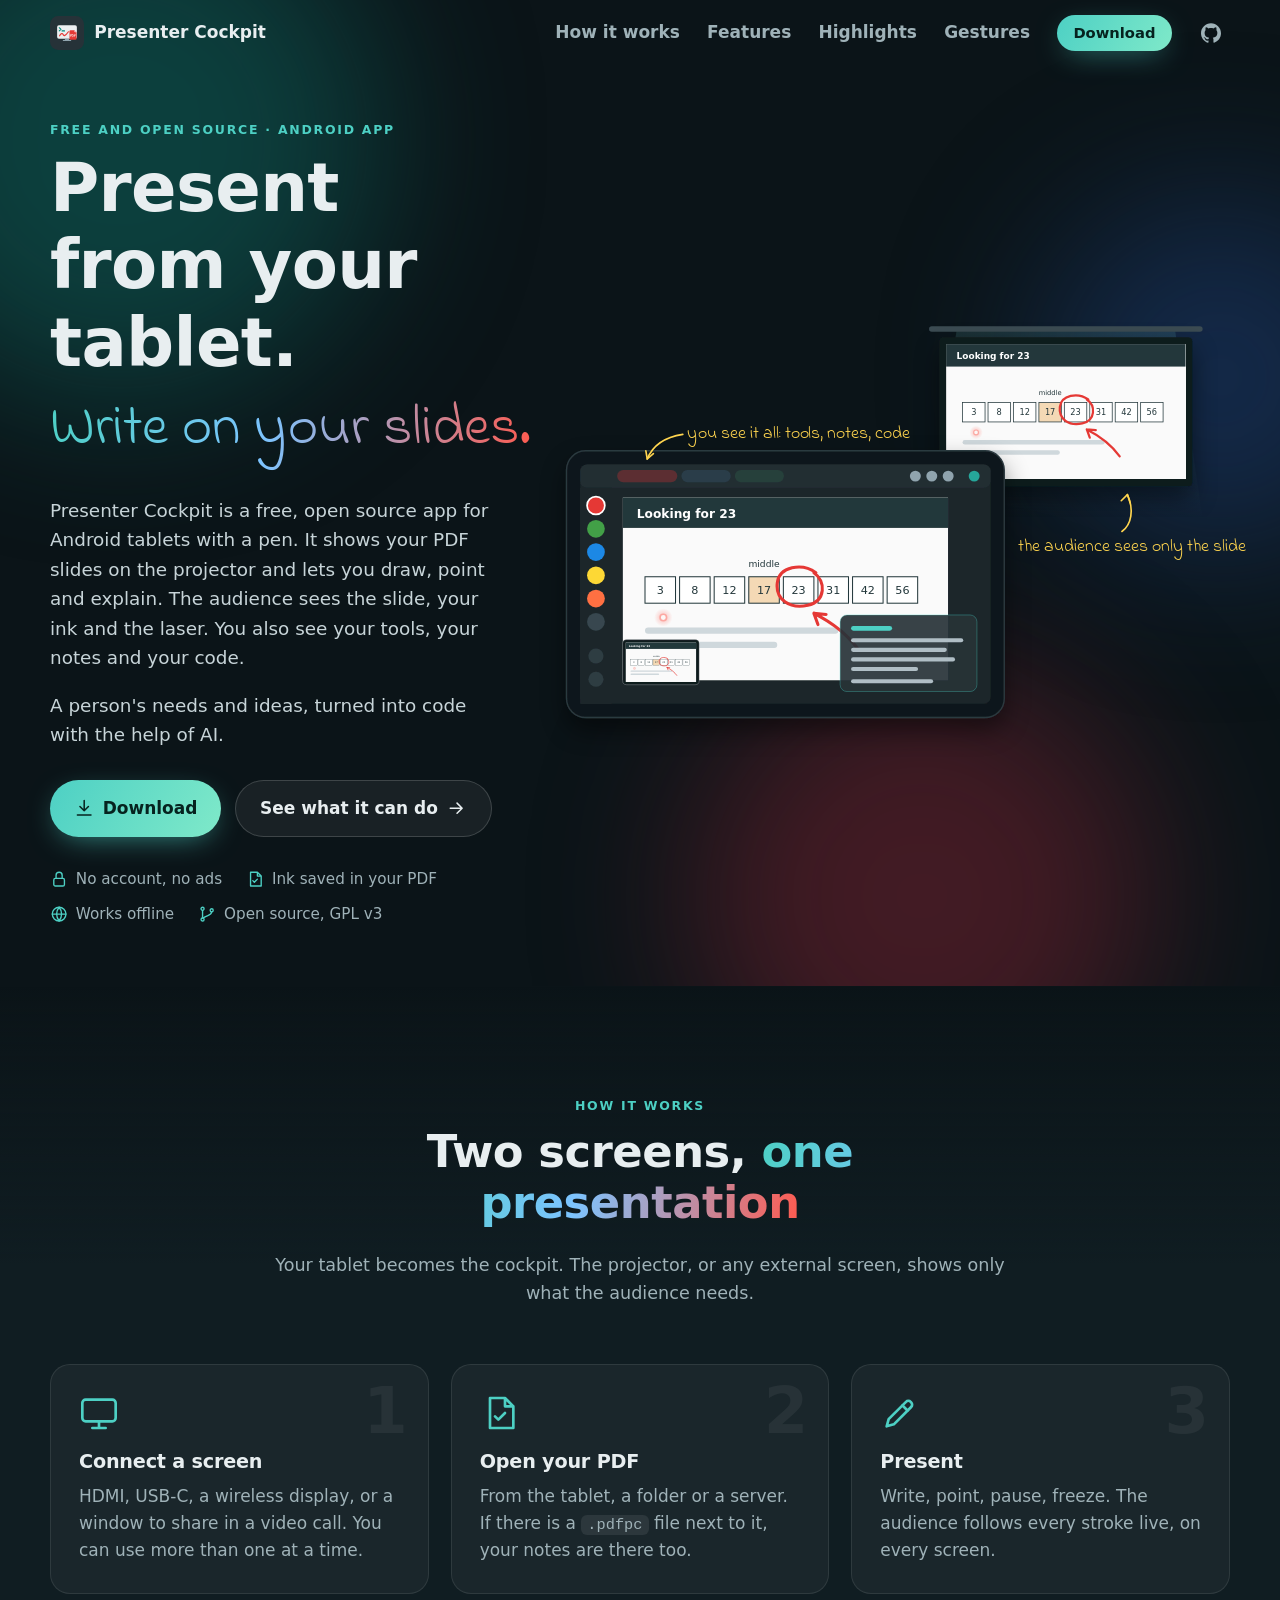
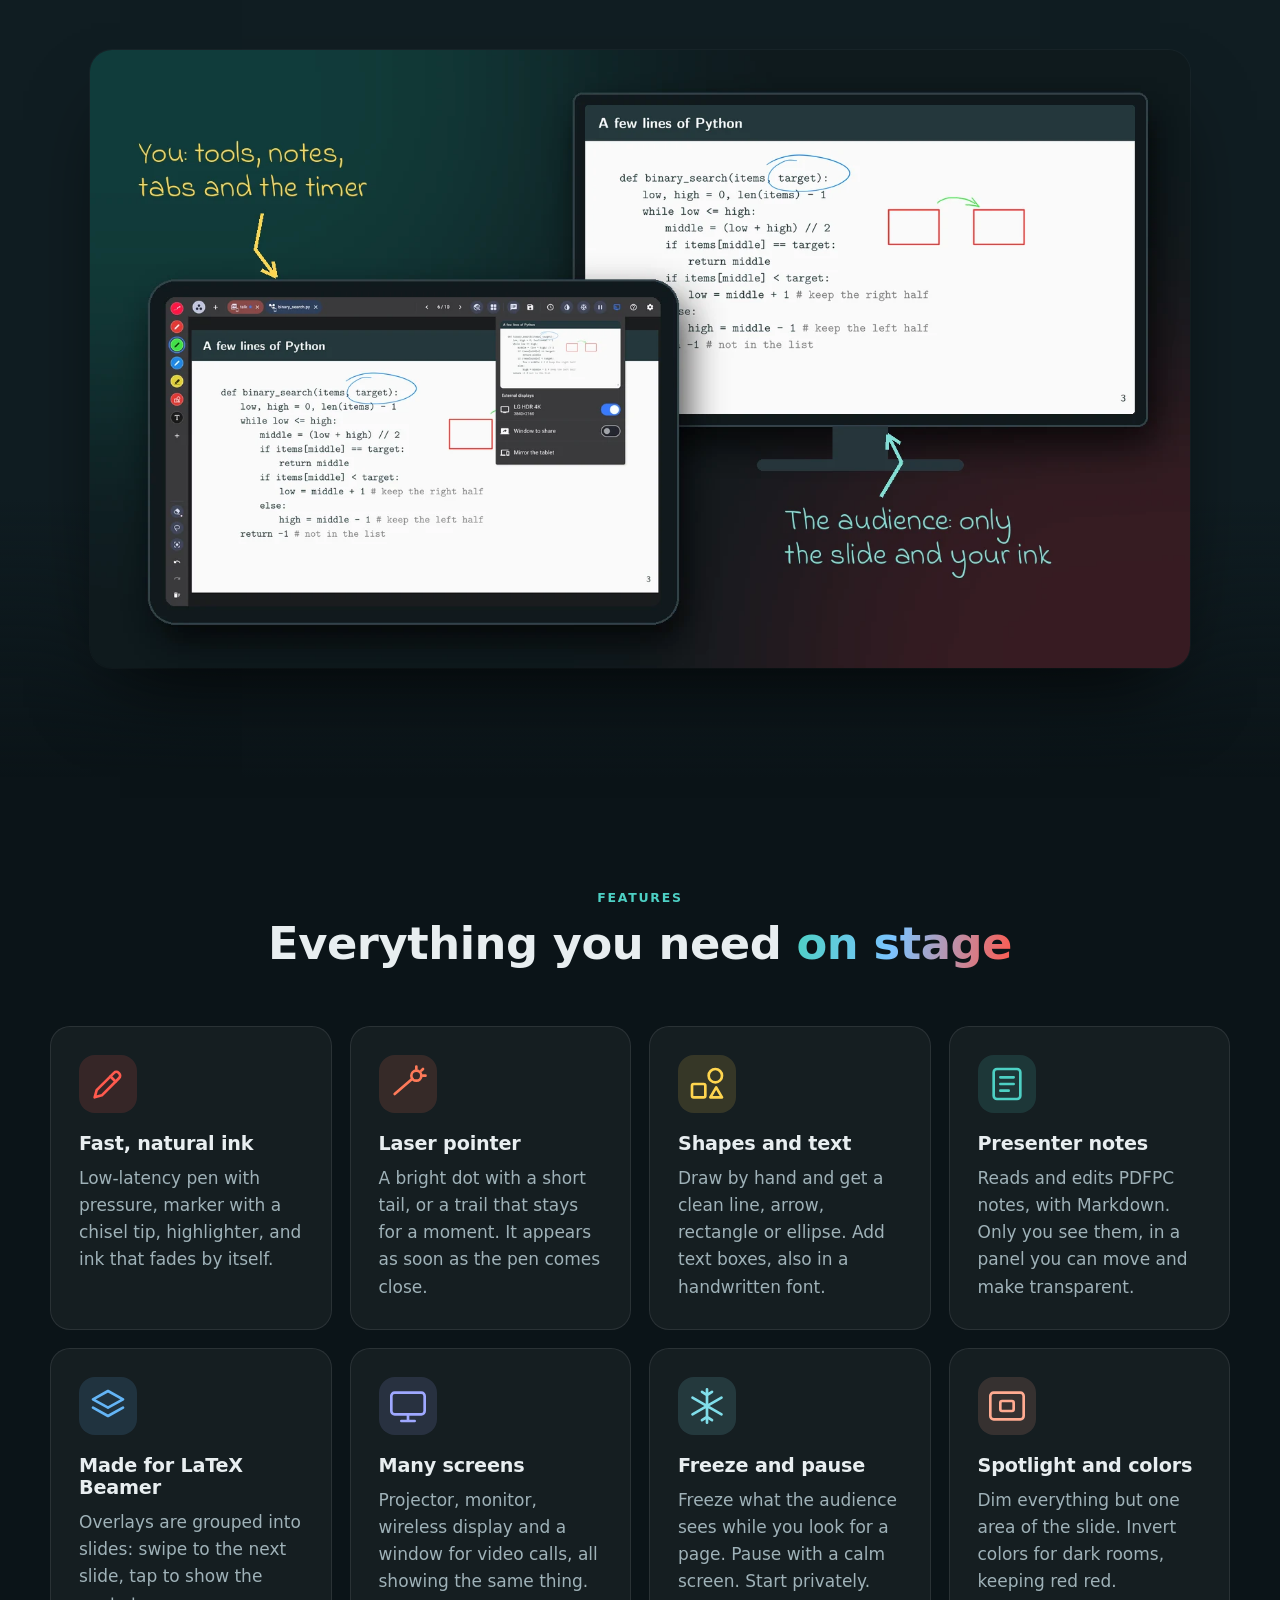
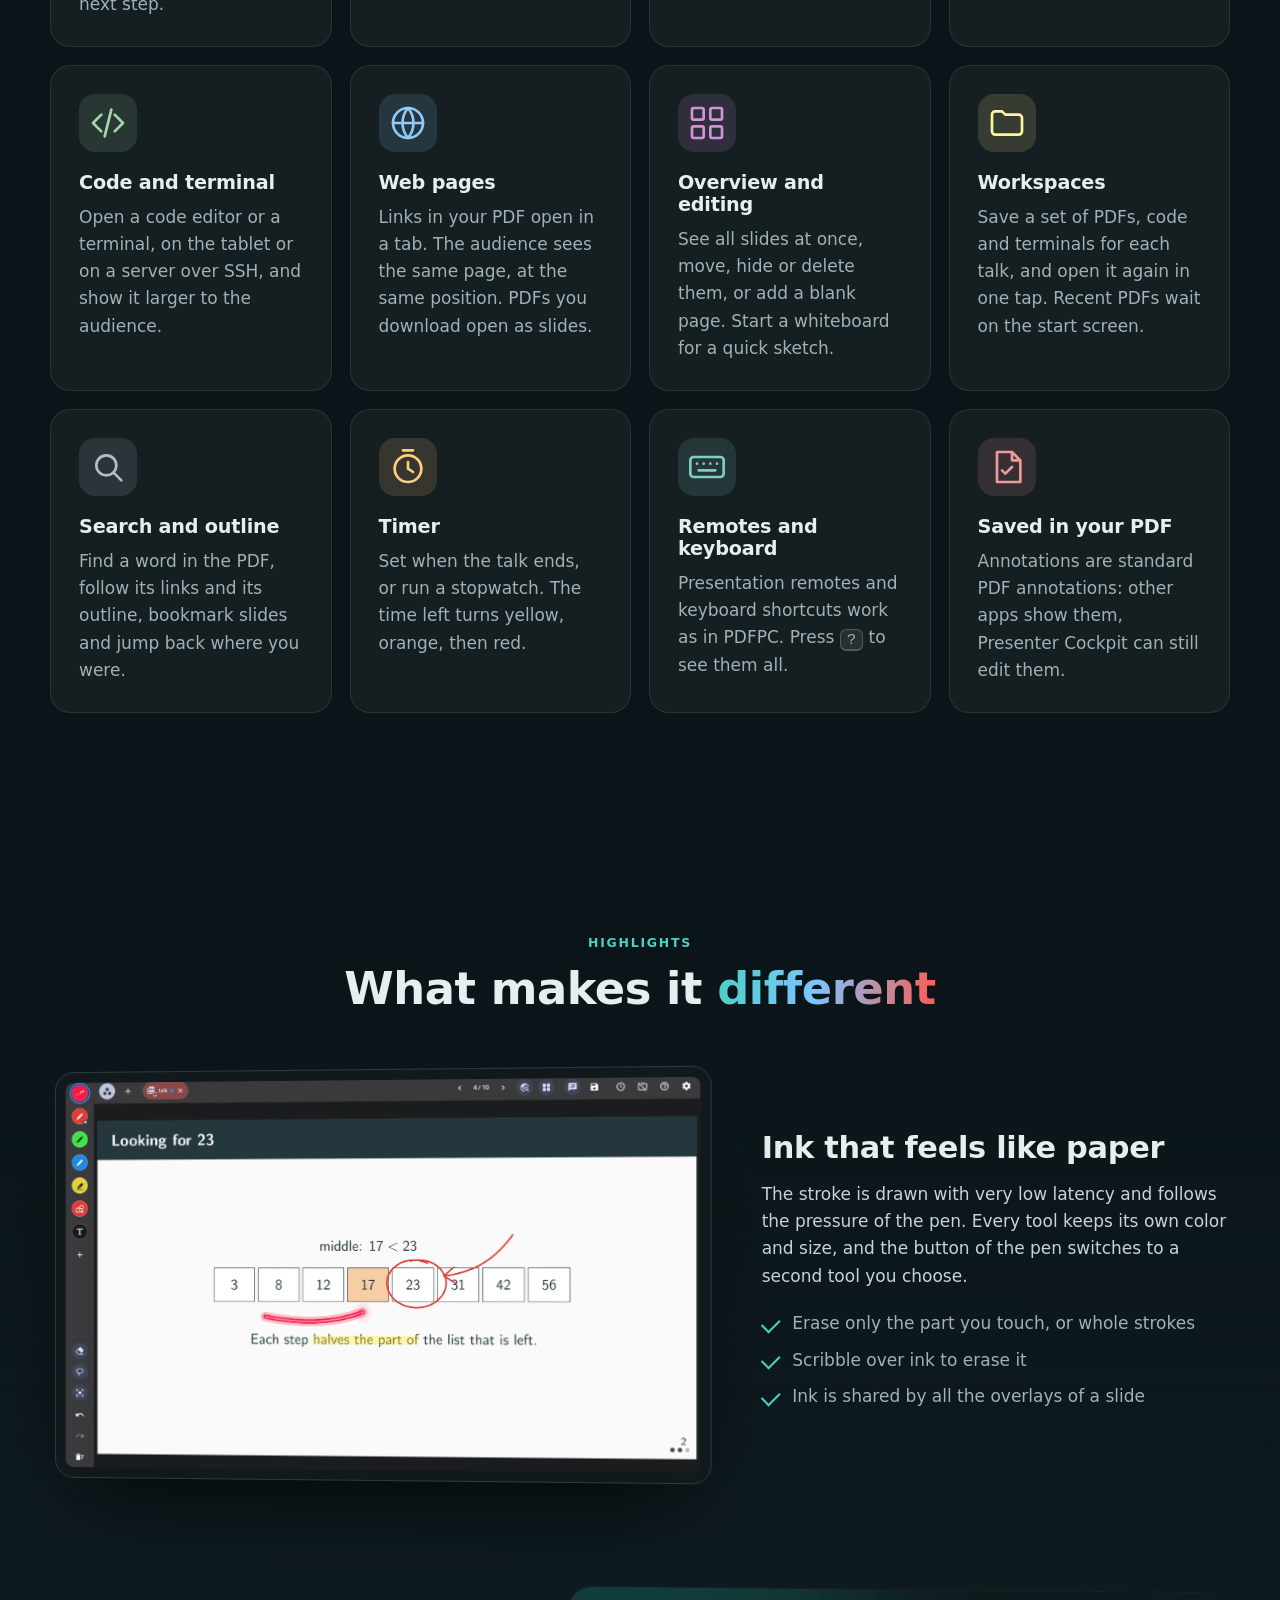
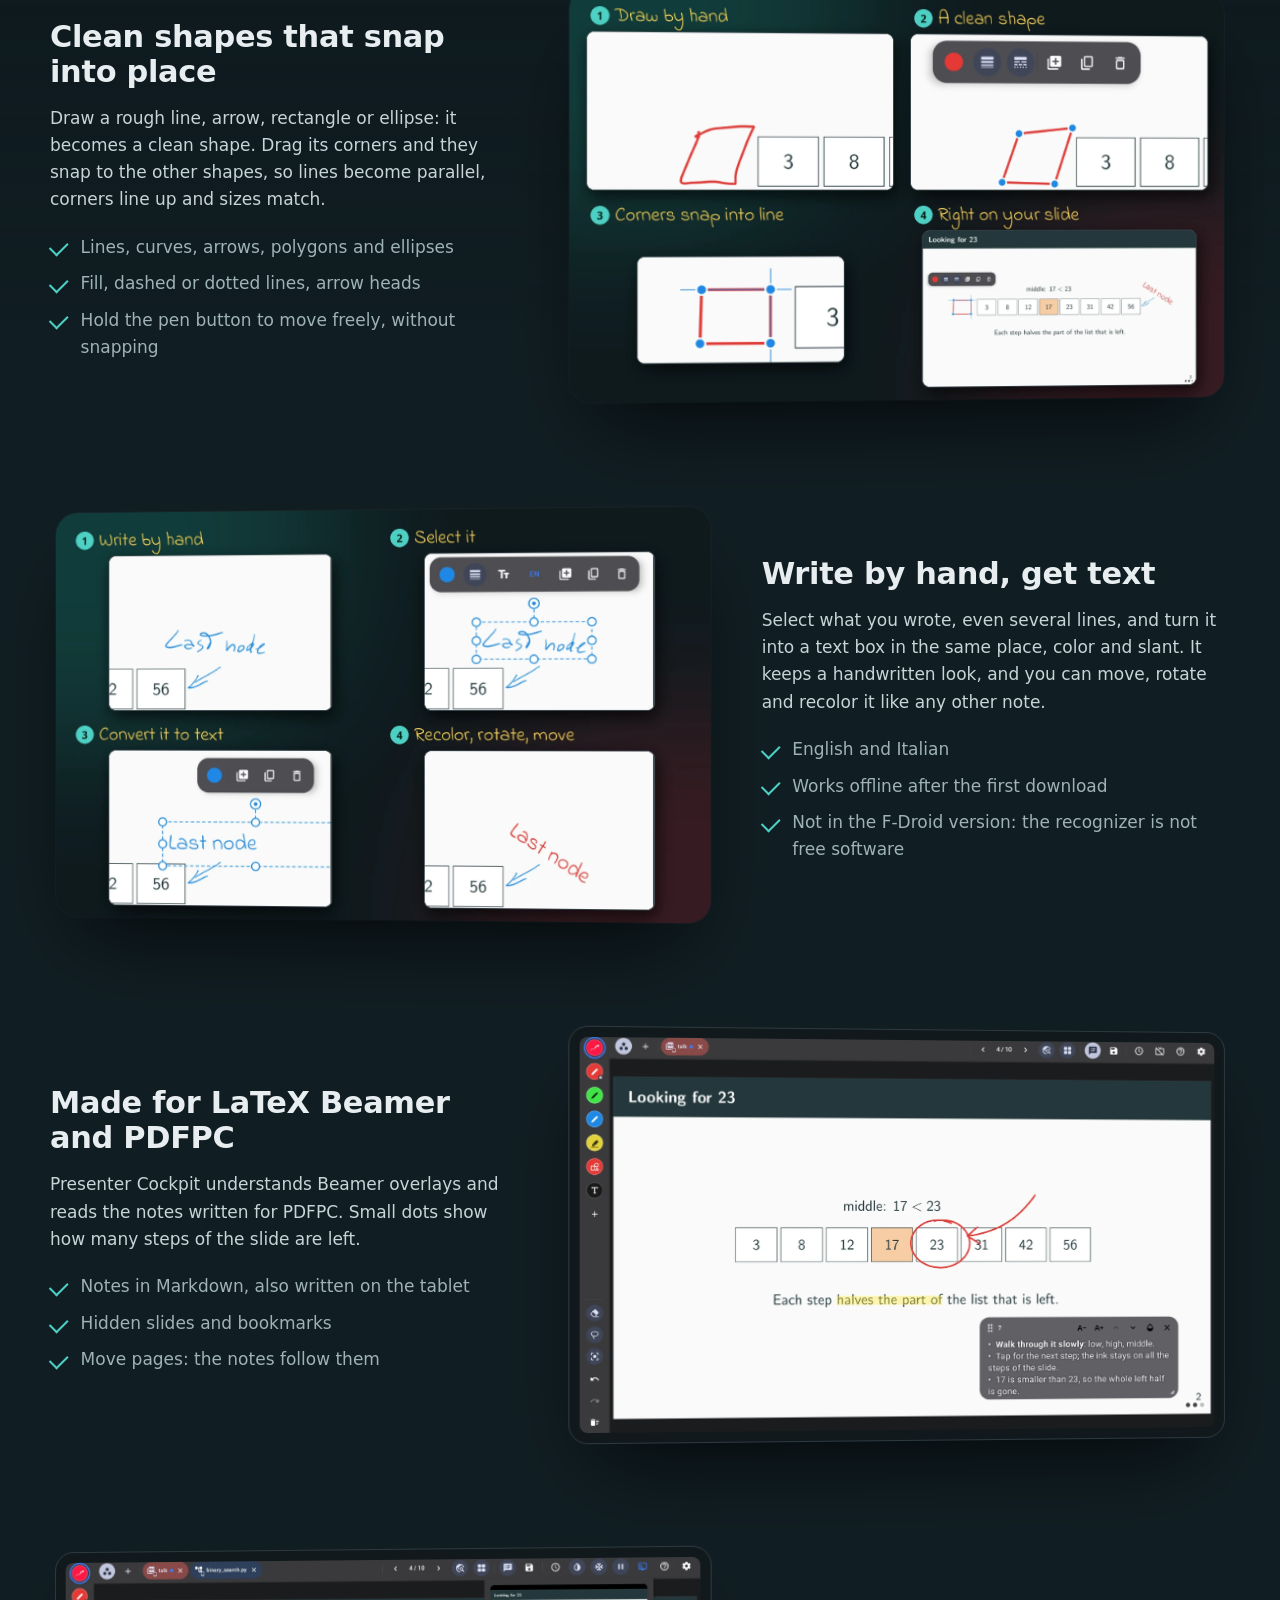
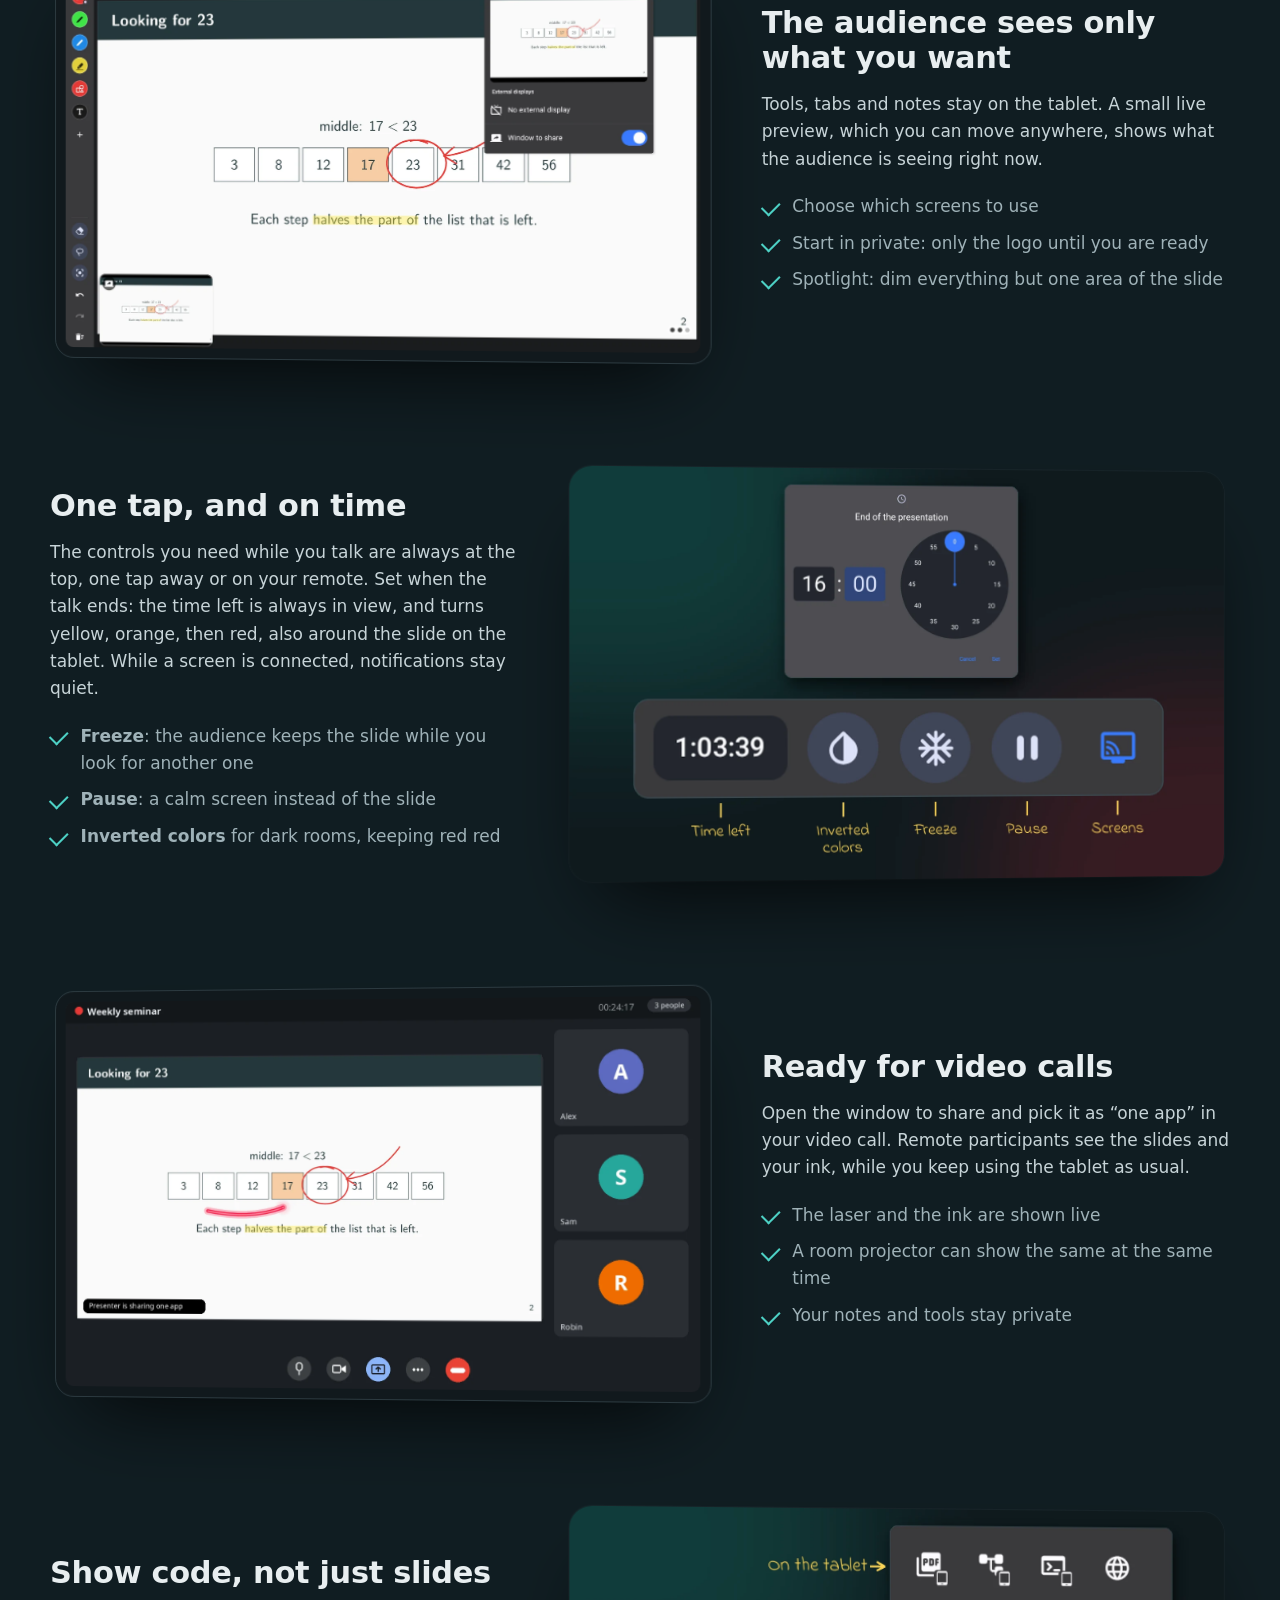
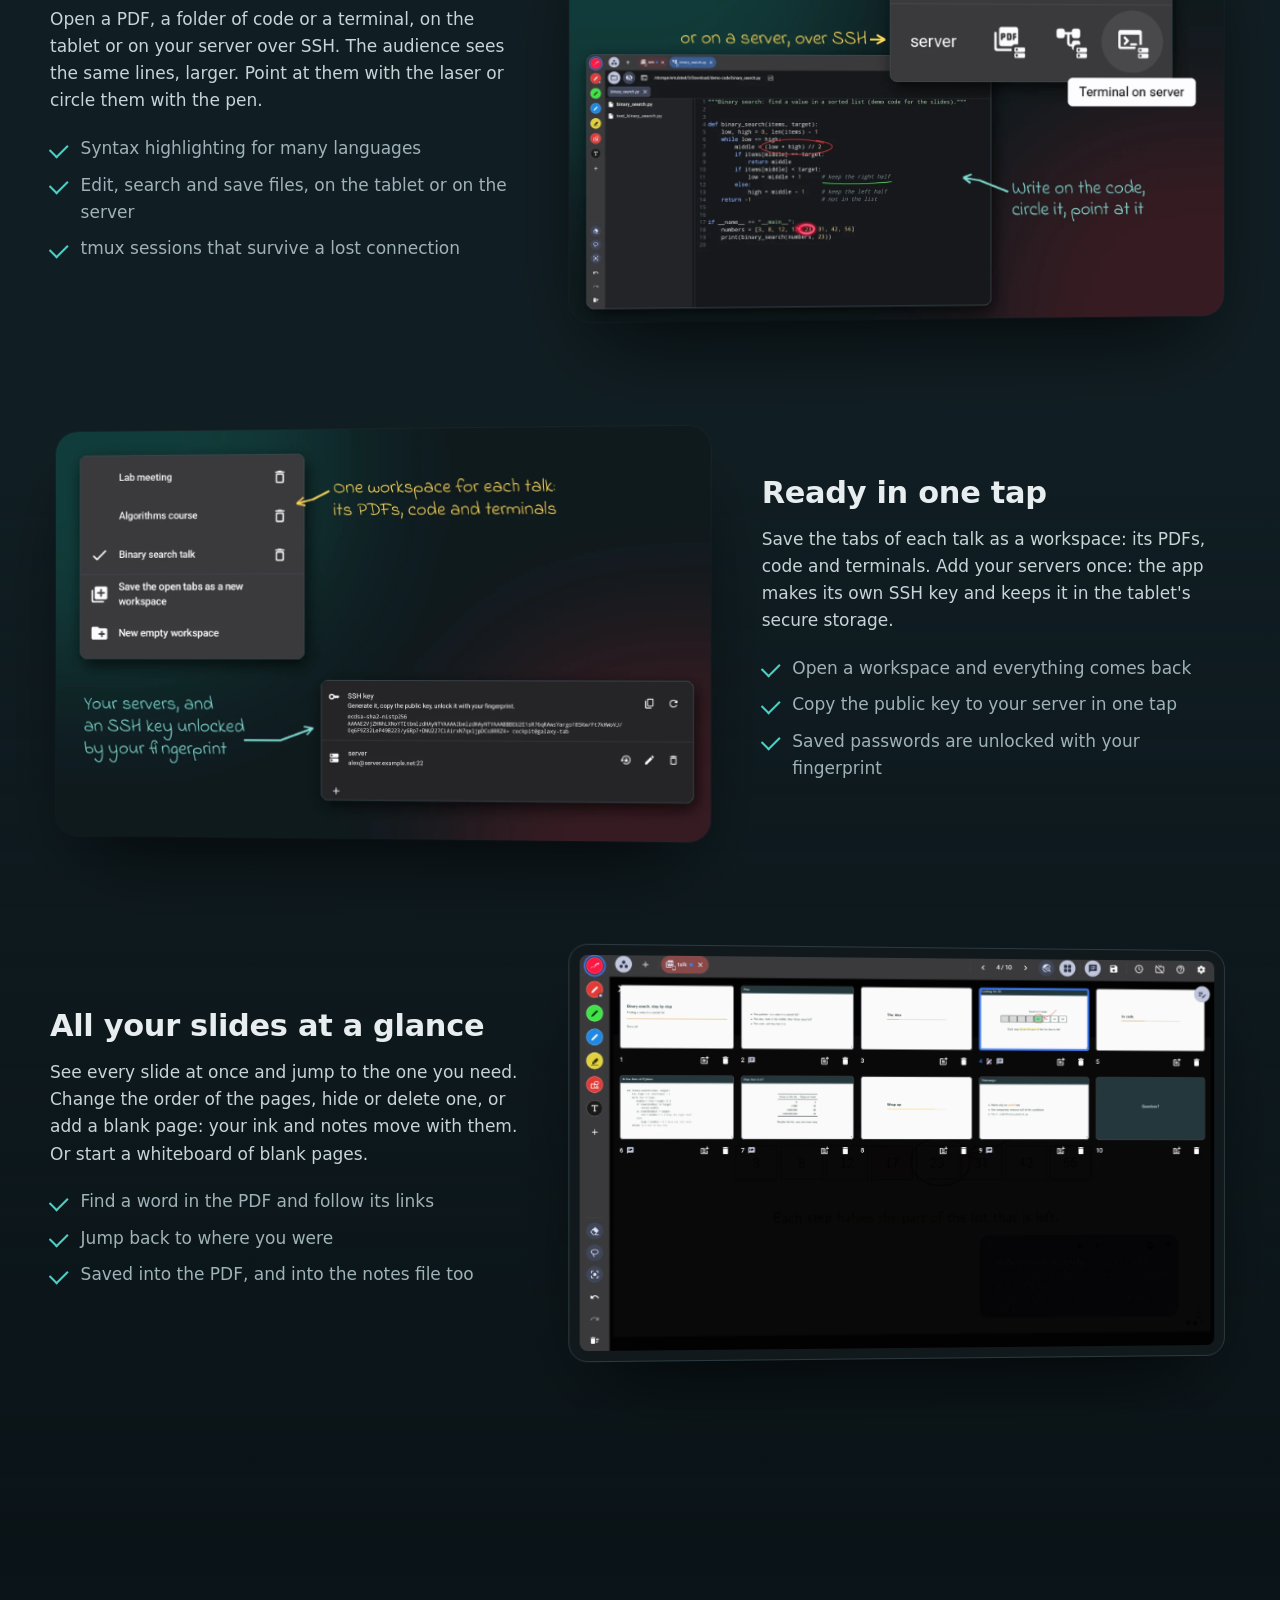
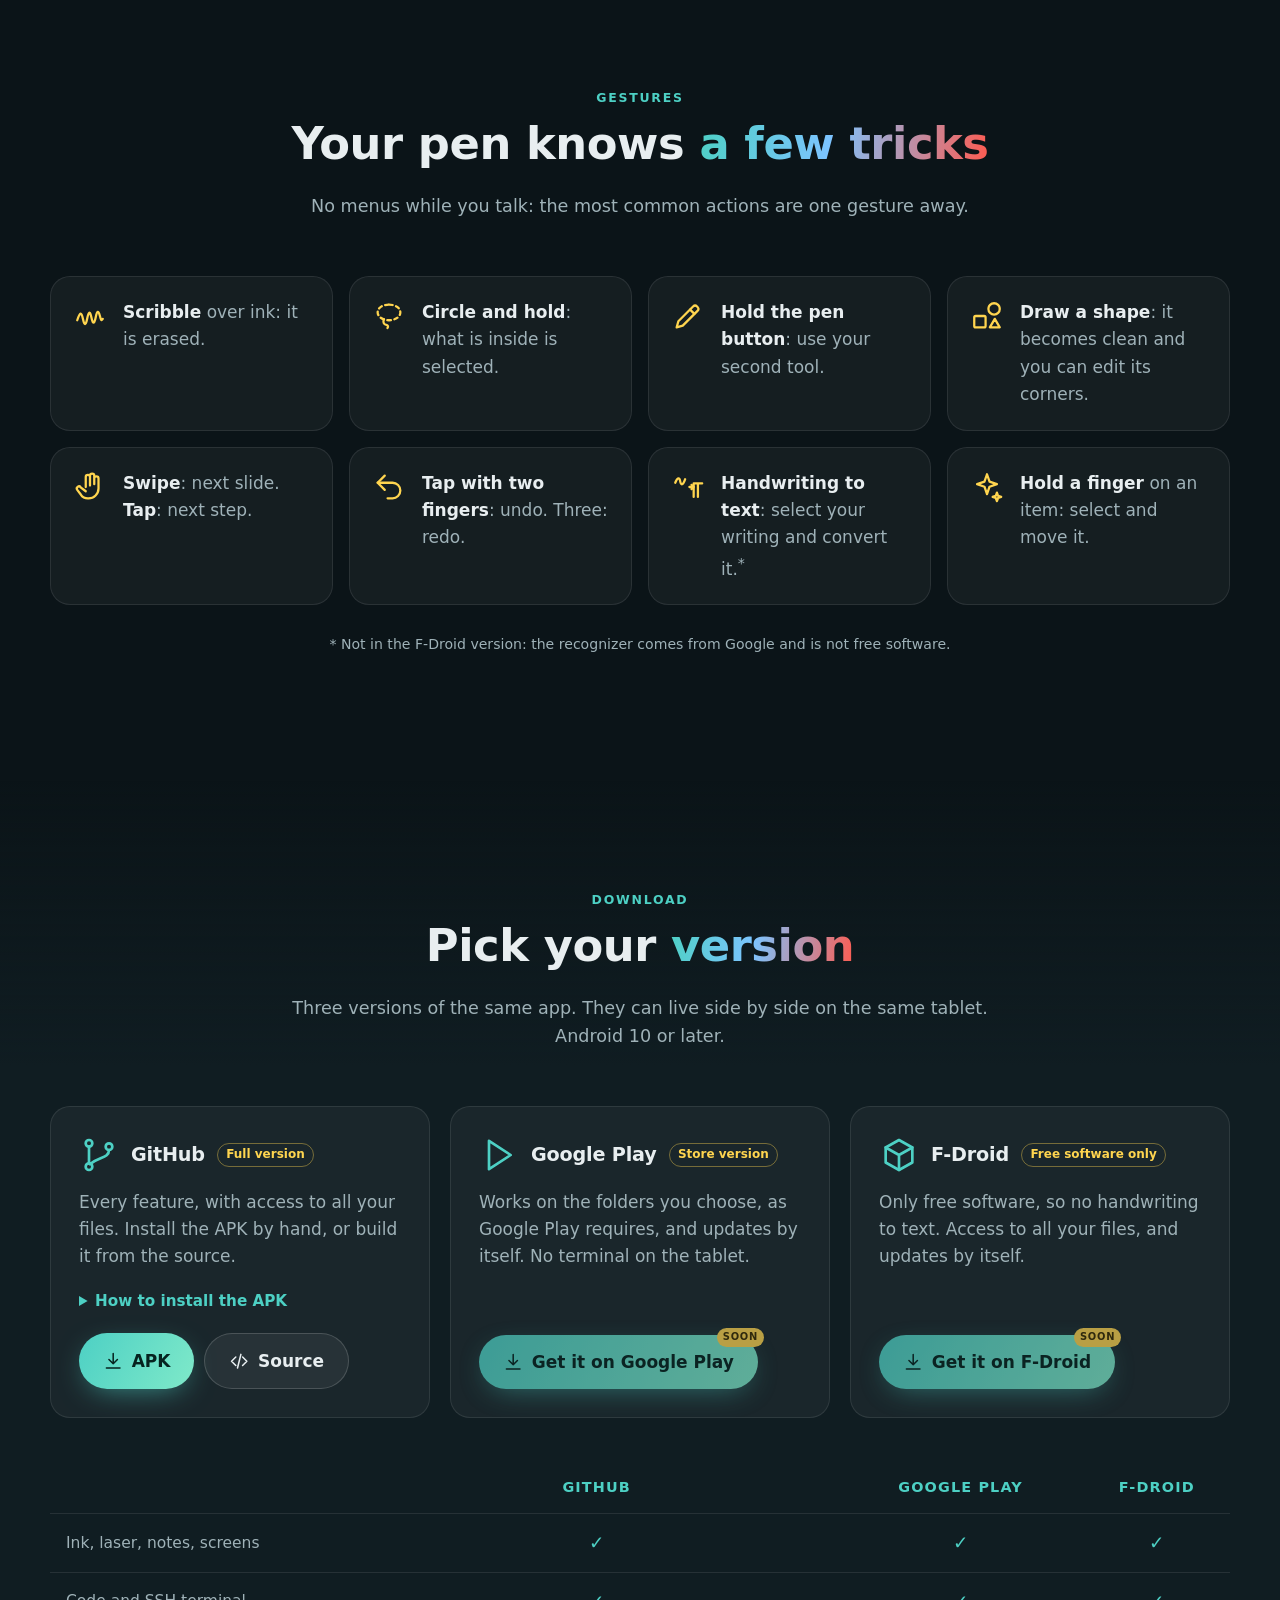
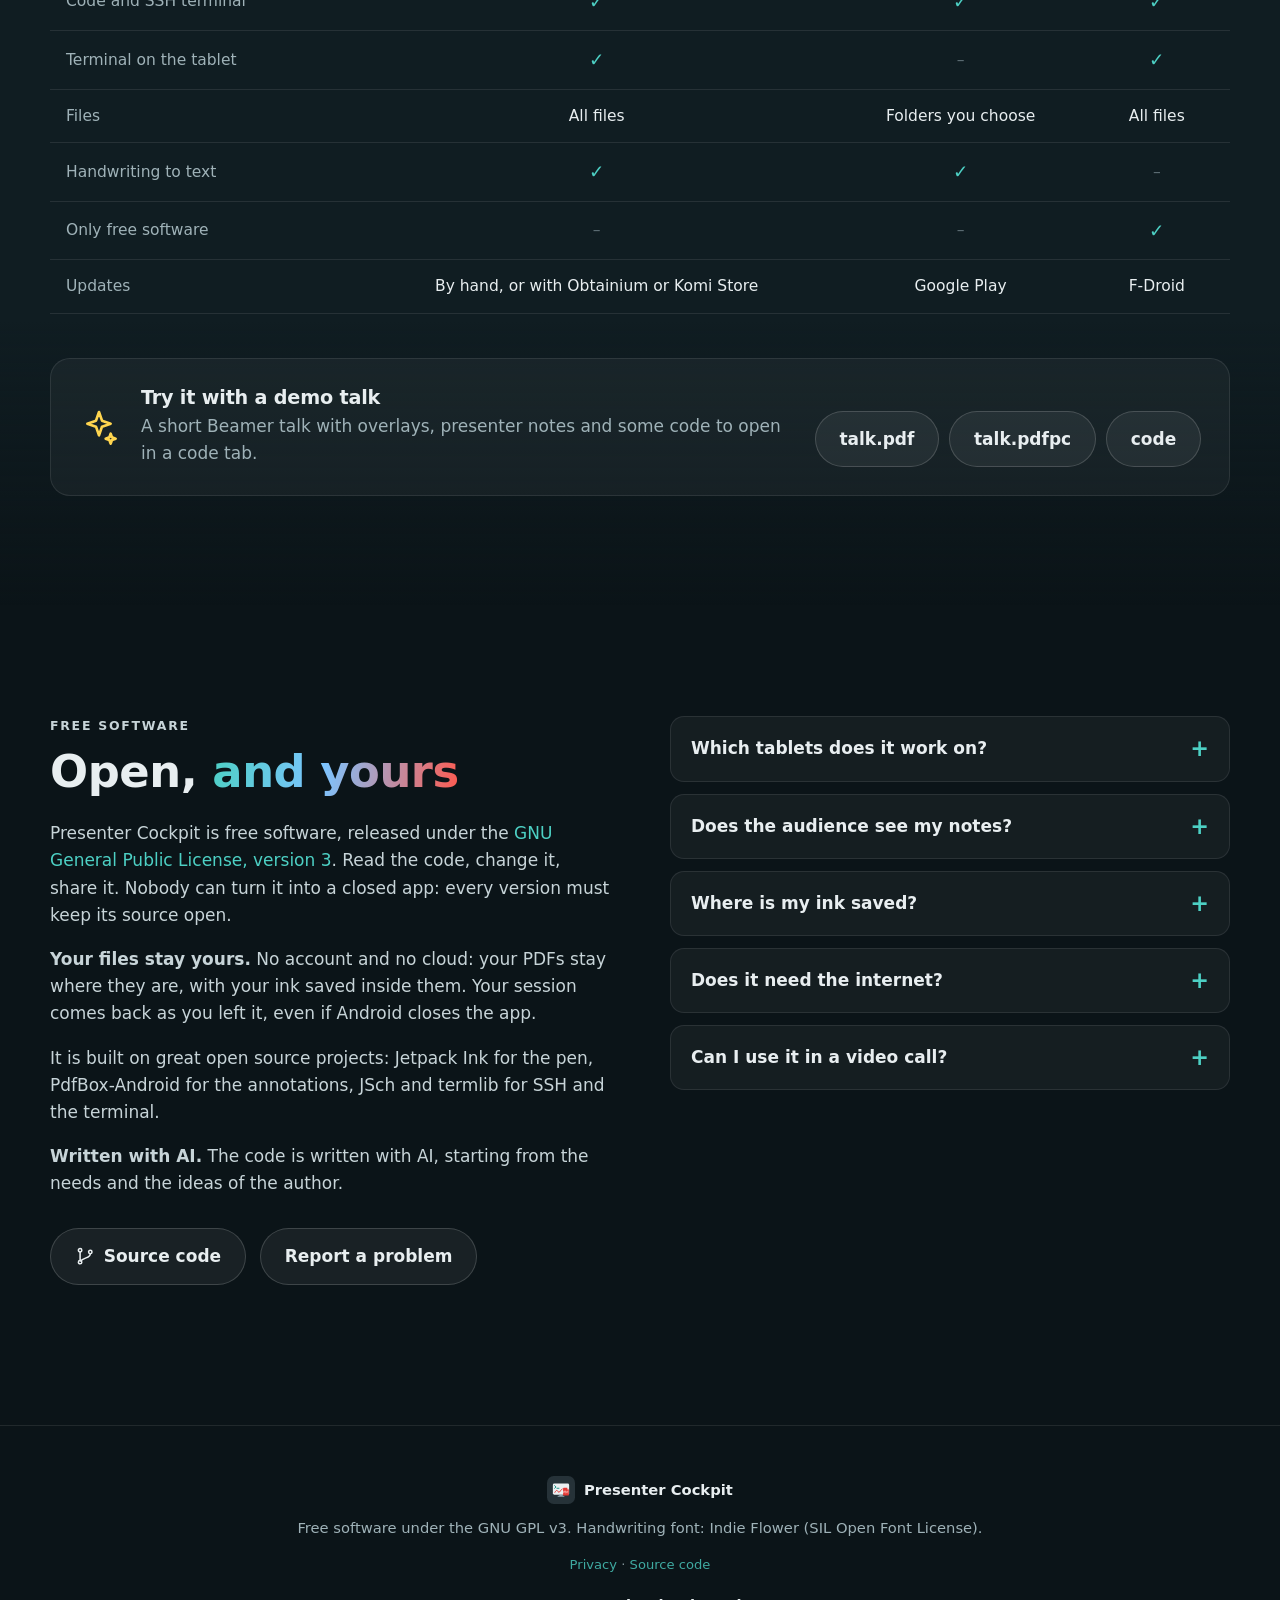
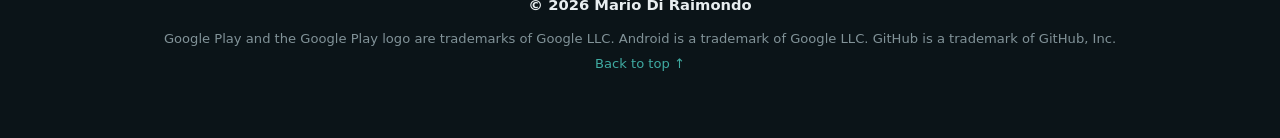
==== commit 925940bc: "Add Search Console verification, sitemap and robots.txt" ====
--- a/index.html
+++ b/index.html
@@ -6,6 +6,7 @@
   <title>Presenter Cockpit – present PDFs from your tablet, write on them live</title>
   <meta name="description" content="Free and open source Android app for tablets with a pen: show your PDF slides on the projector, write on them, point with a laser, show code and keep your notes to yourself.">
   <meta name="theme-color" content="#0b1418">
+  <meta name="google-site-verification" content="fsb_UAU9OsZc1VsVo78-YHeZB2nCLFQ4GBwKlhP8a9Q">
   <meta property="og:title" content="Presenter Cockpit">
   <meta property="og:description" content="Present PDFs from your Android tablet. Write on your slides, point with a laser, show code. Free and open source.">
   <meta property="og:type" content="website">
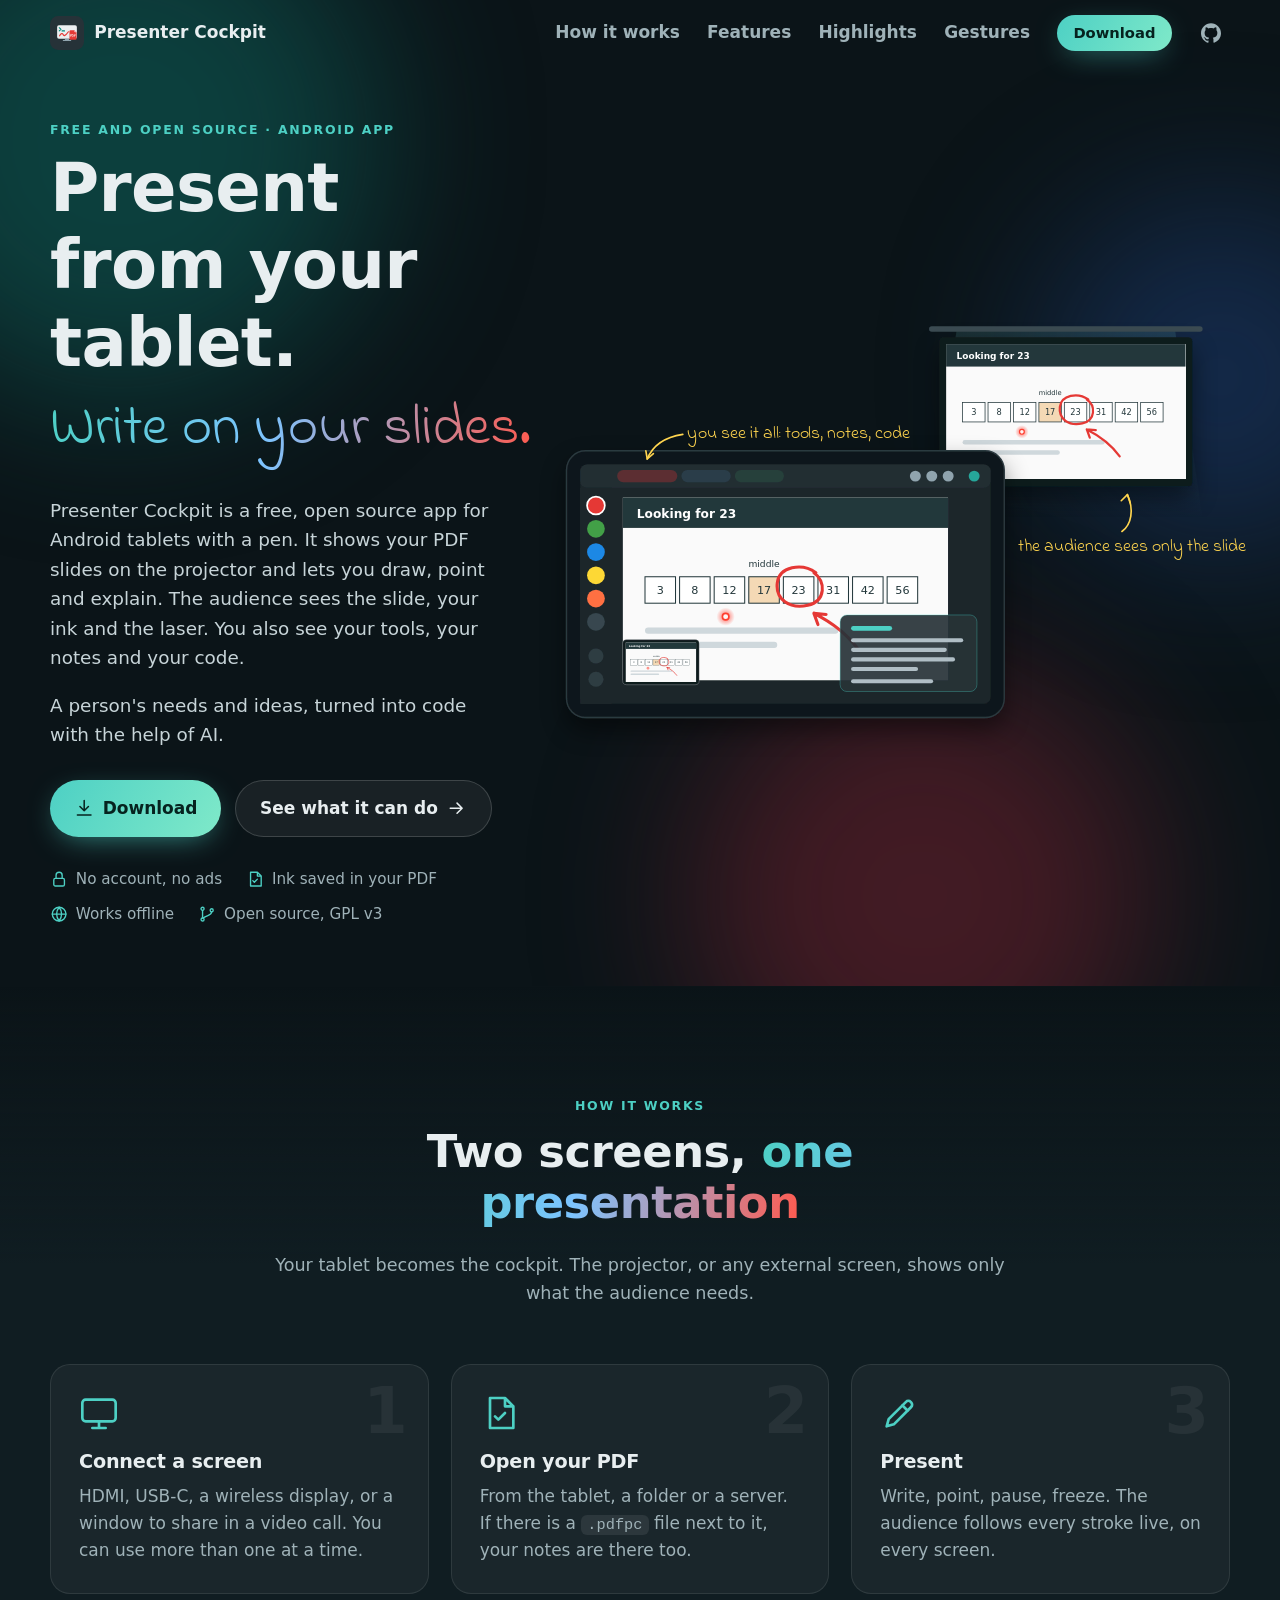
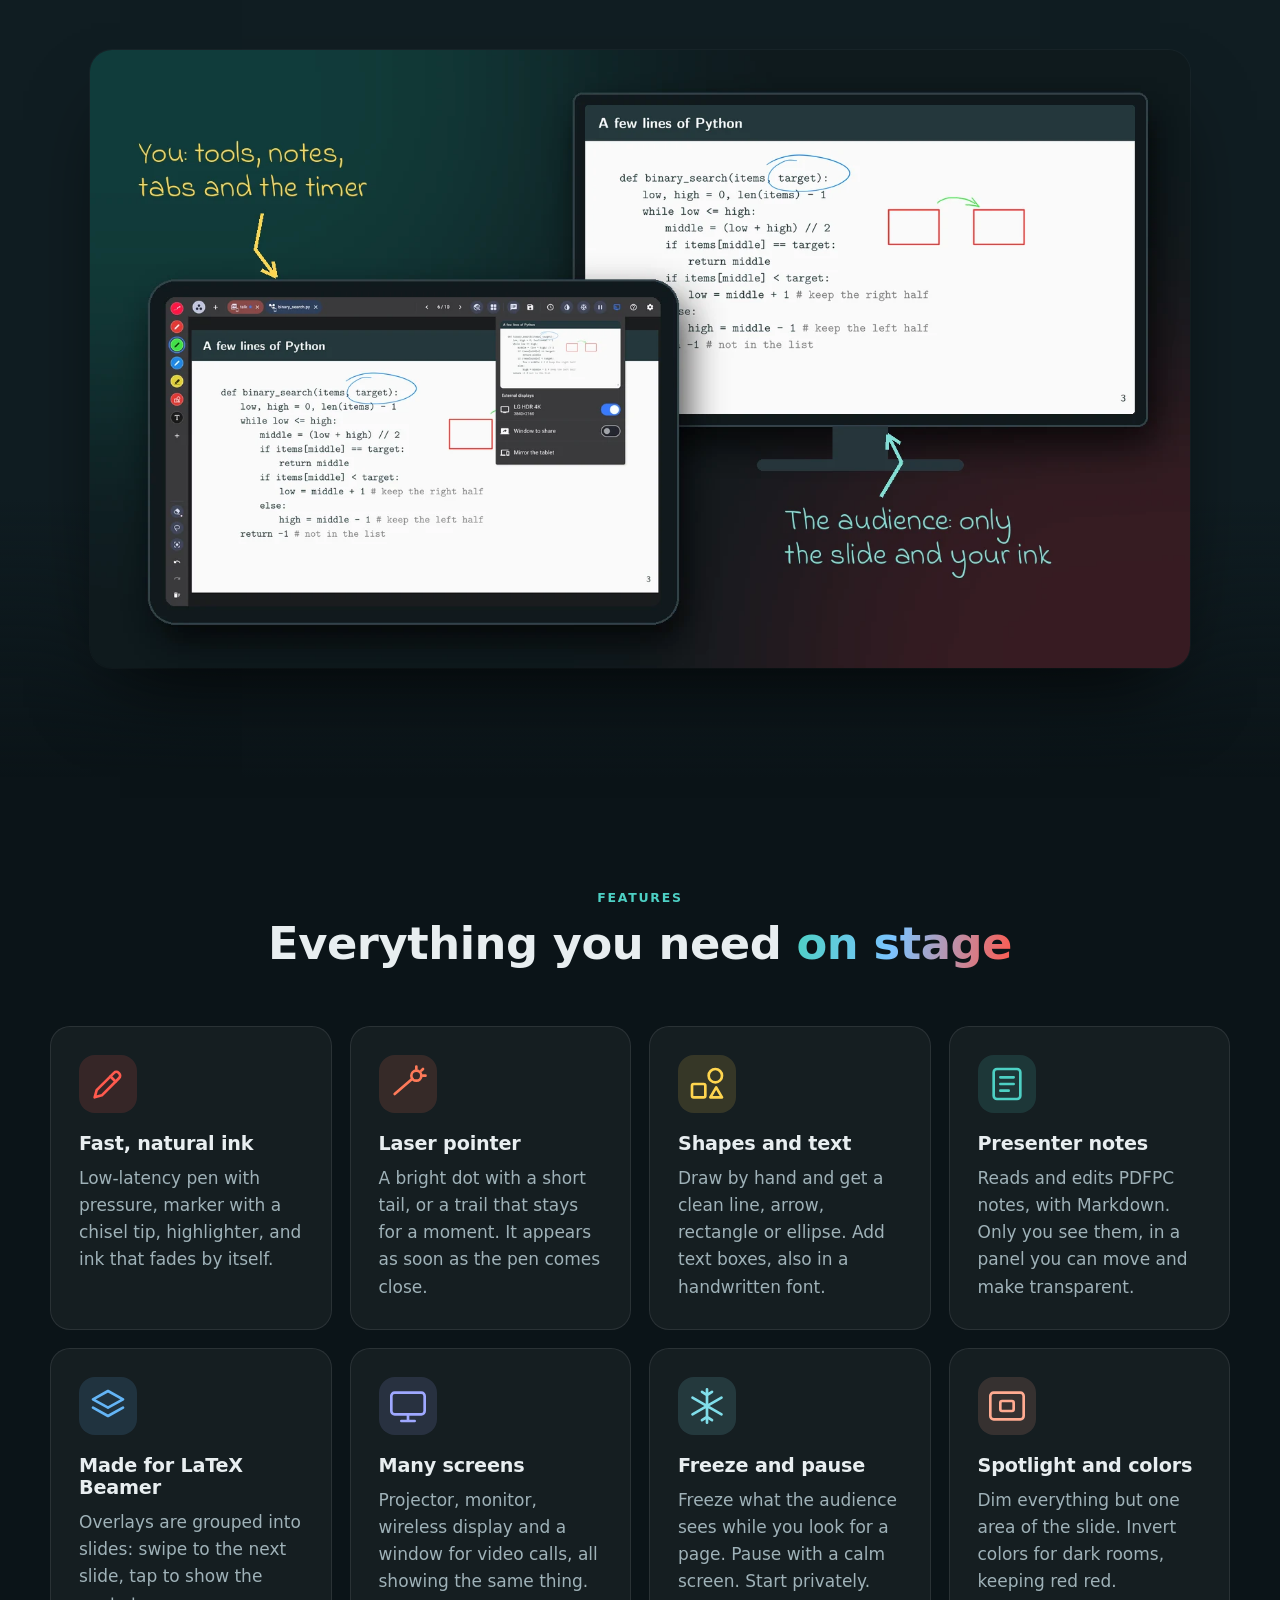
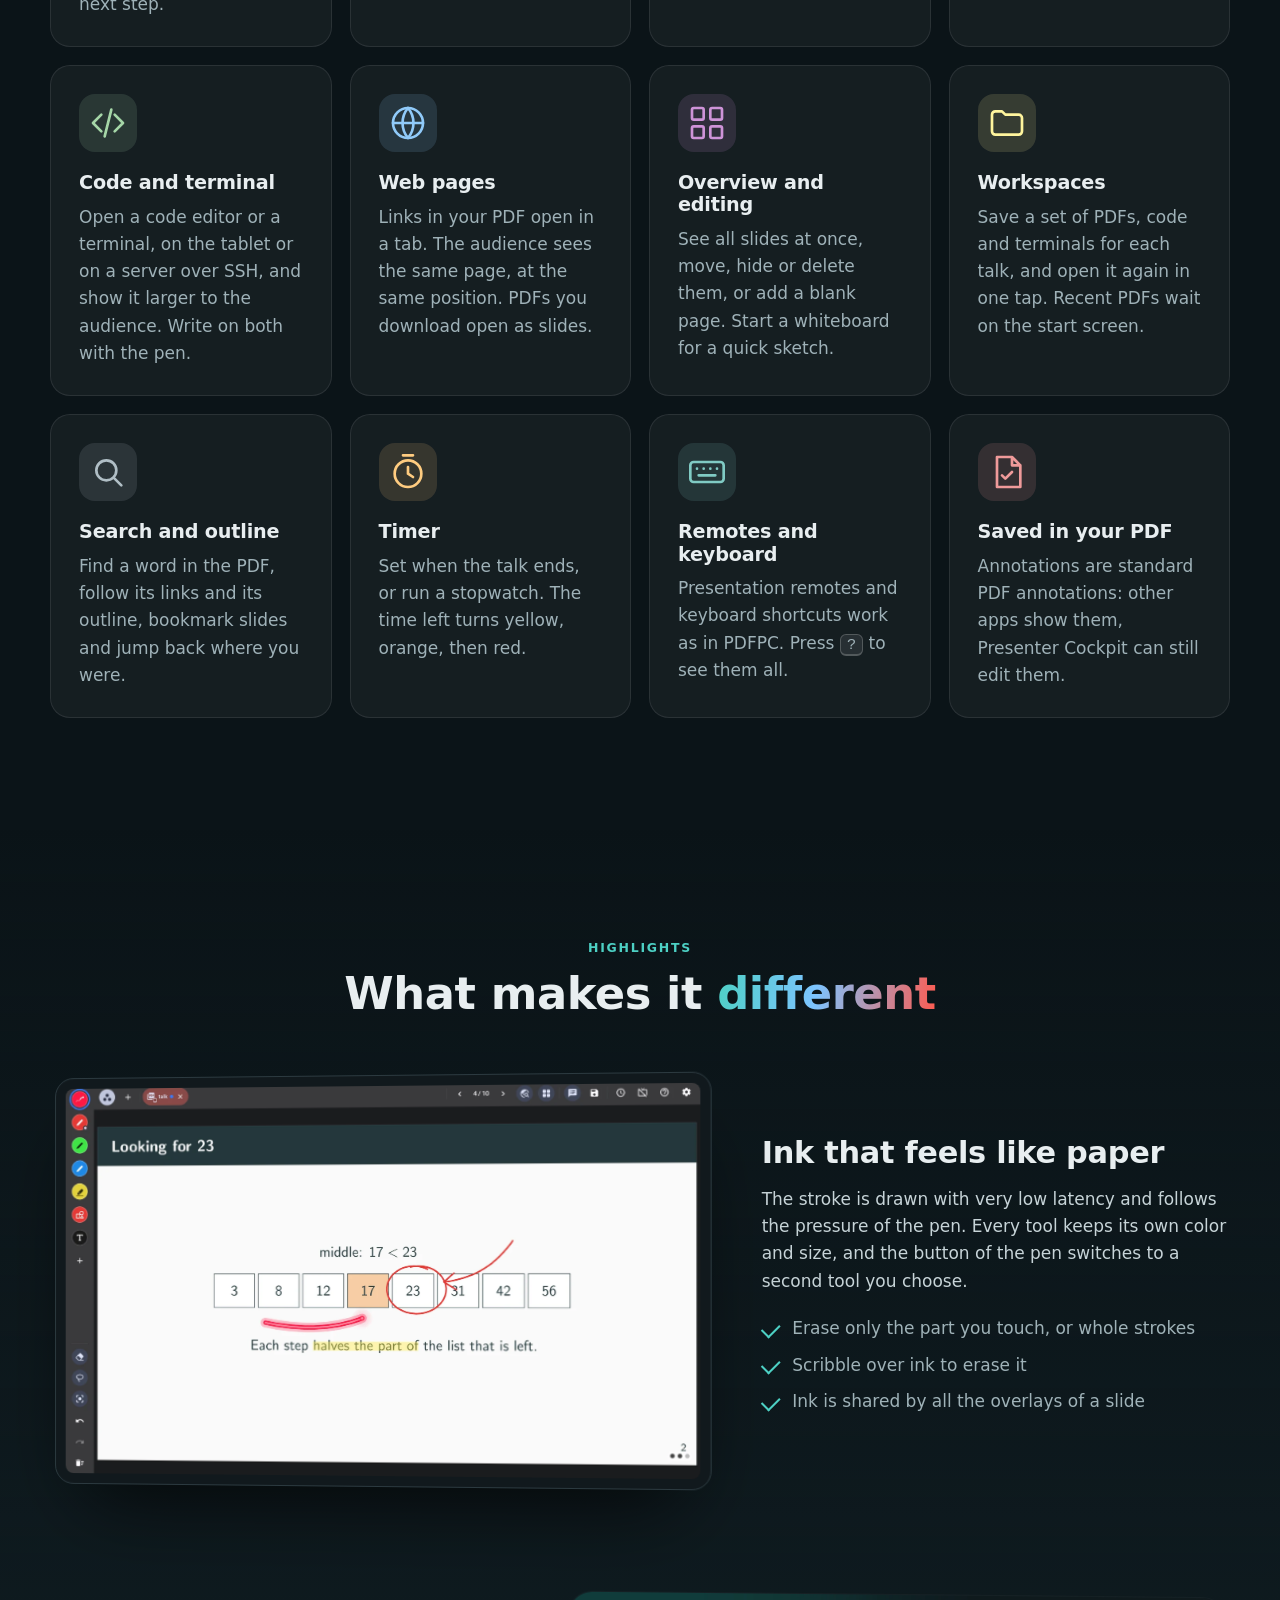
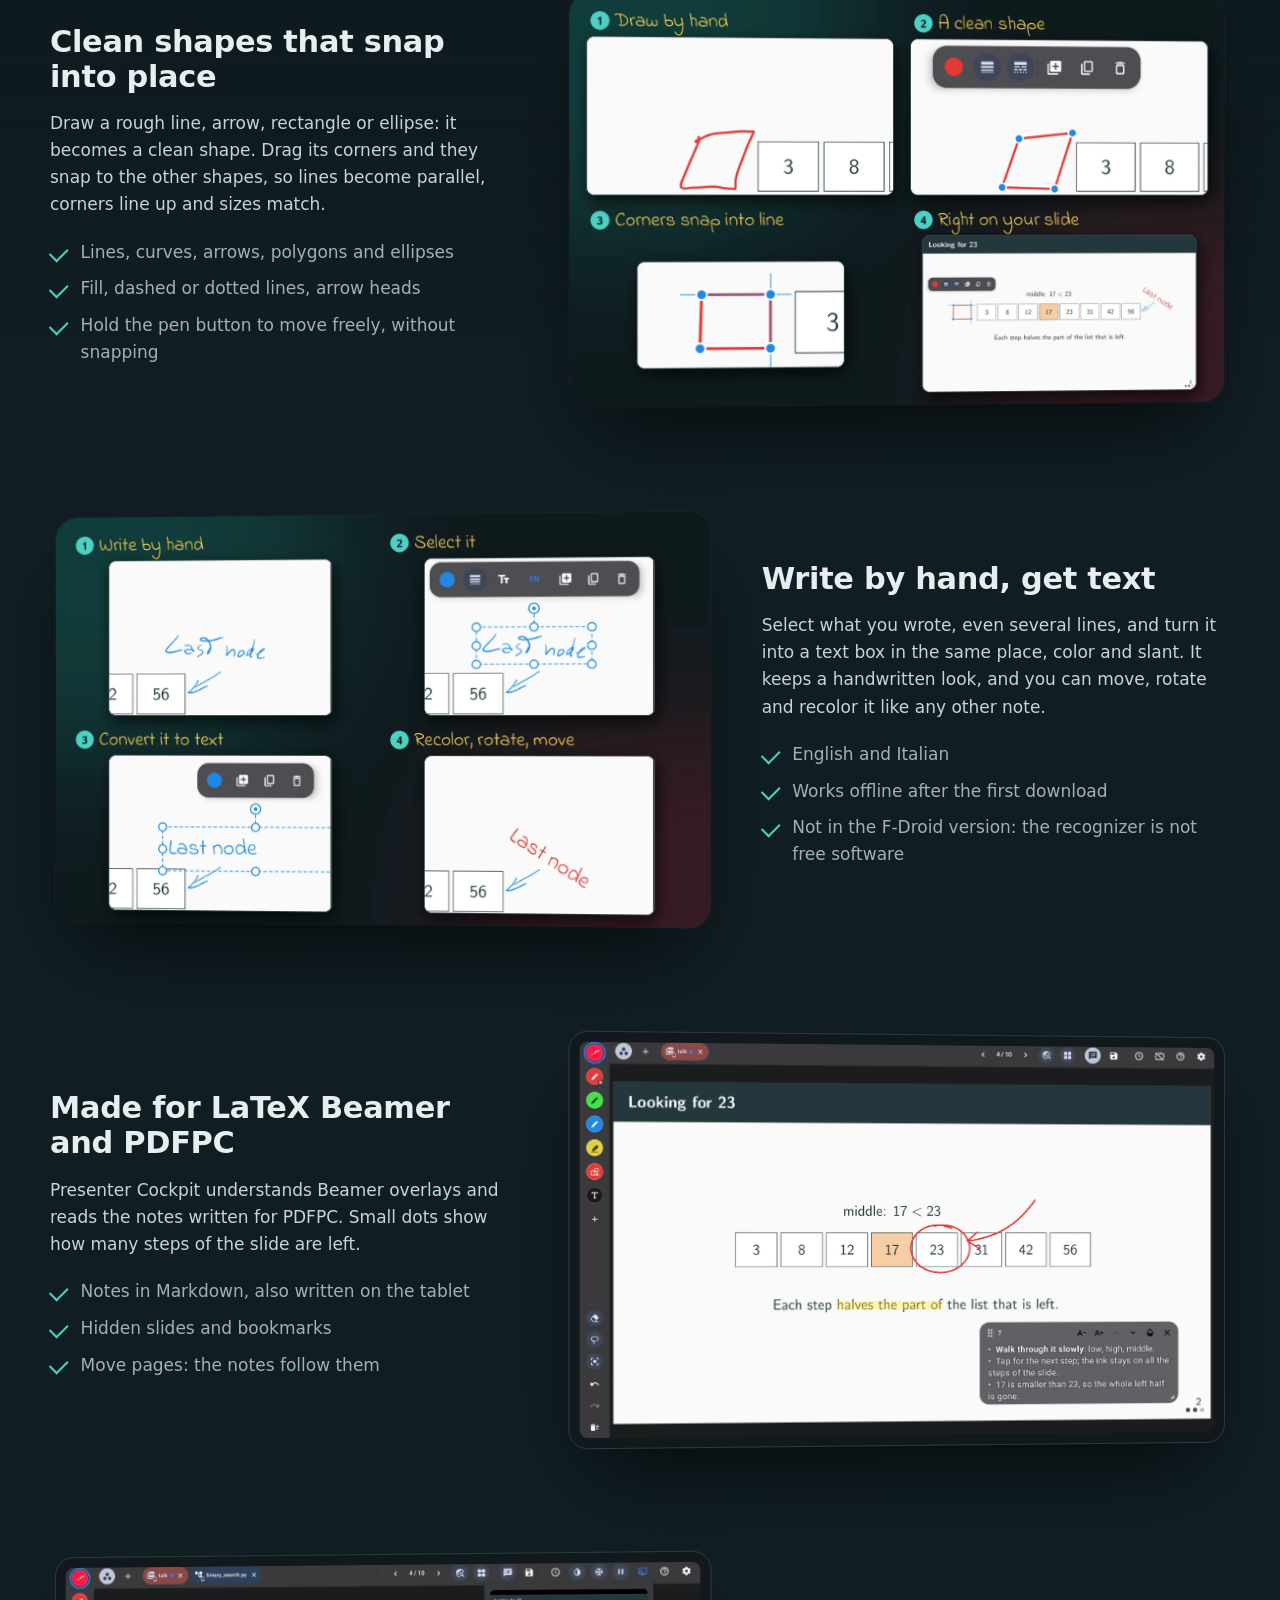
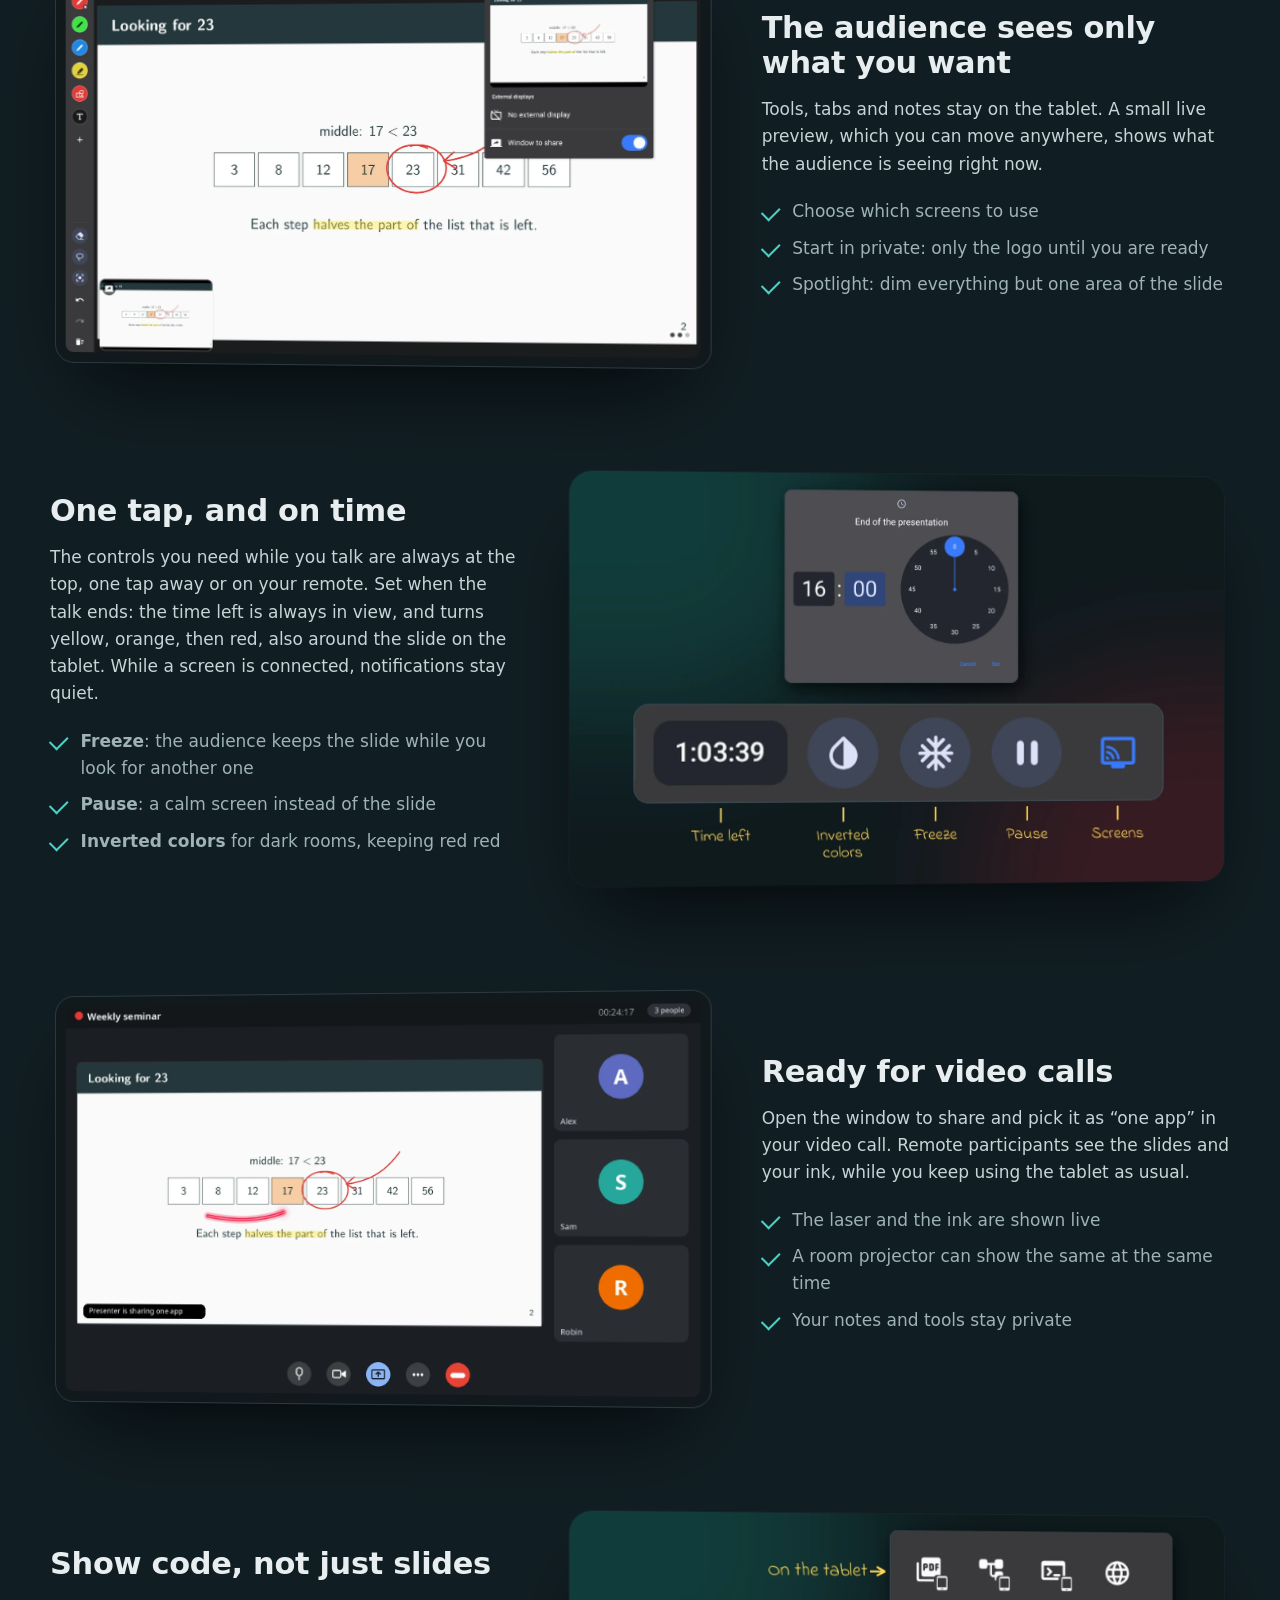
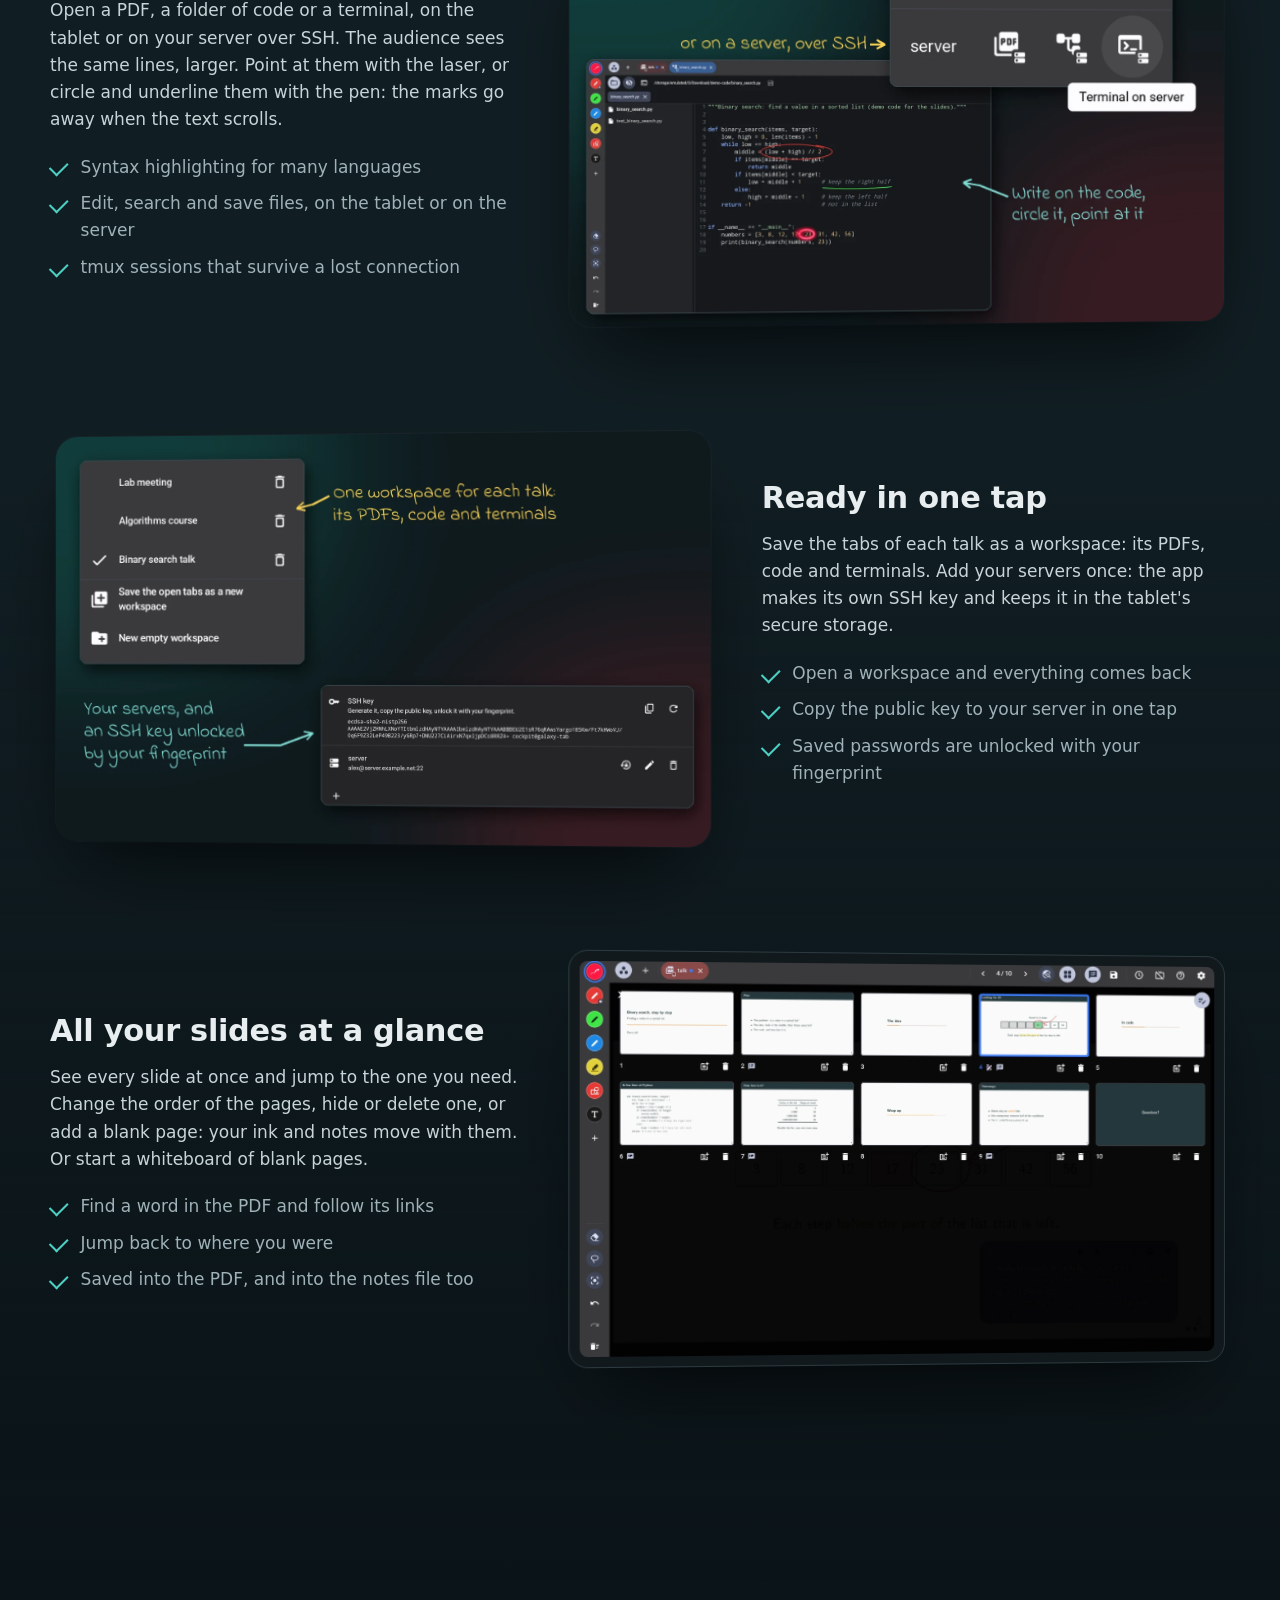
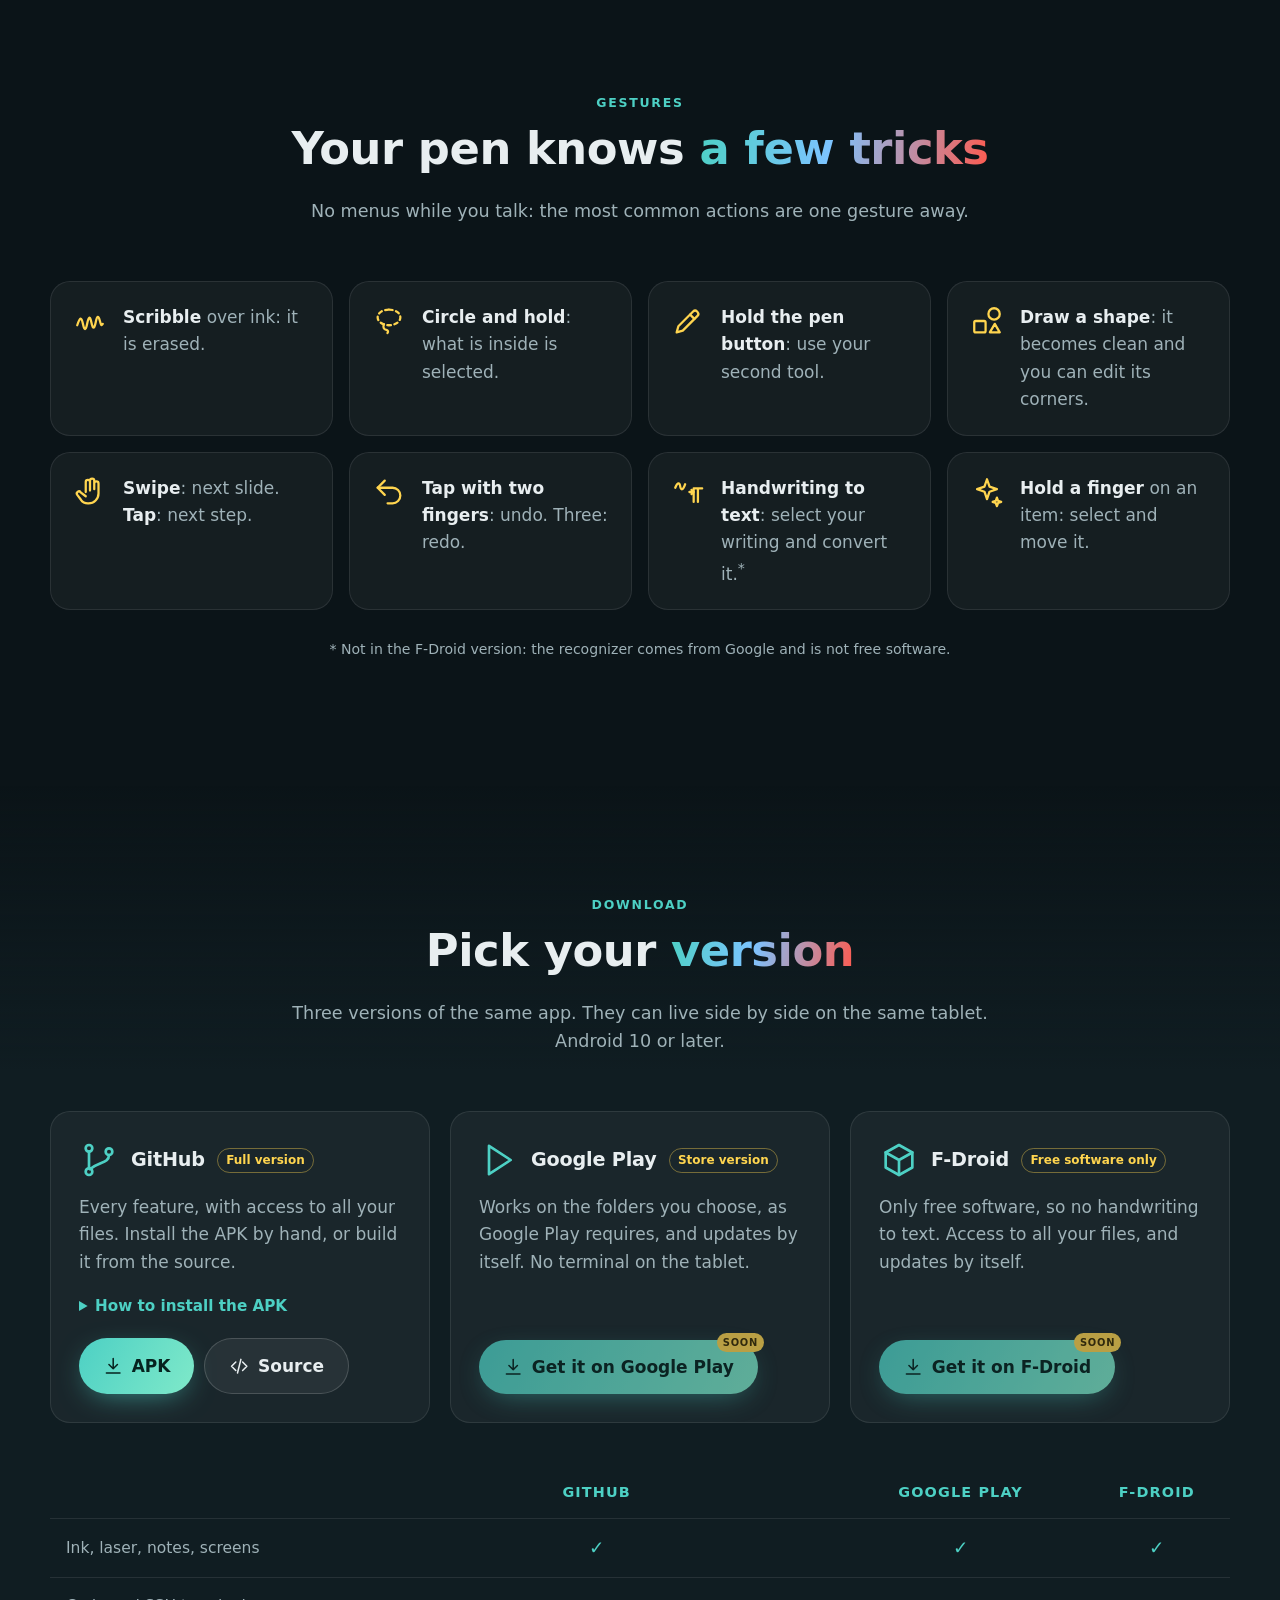
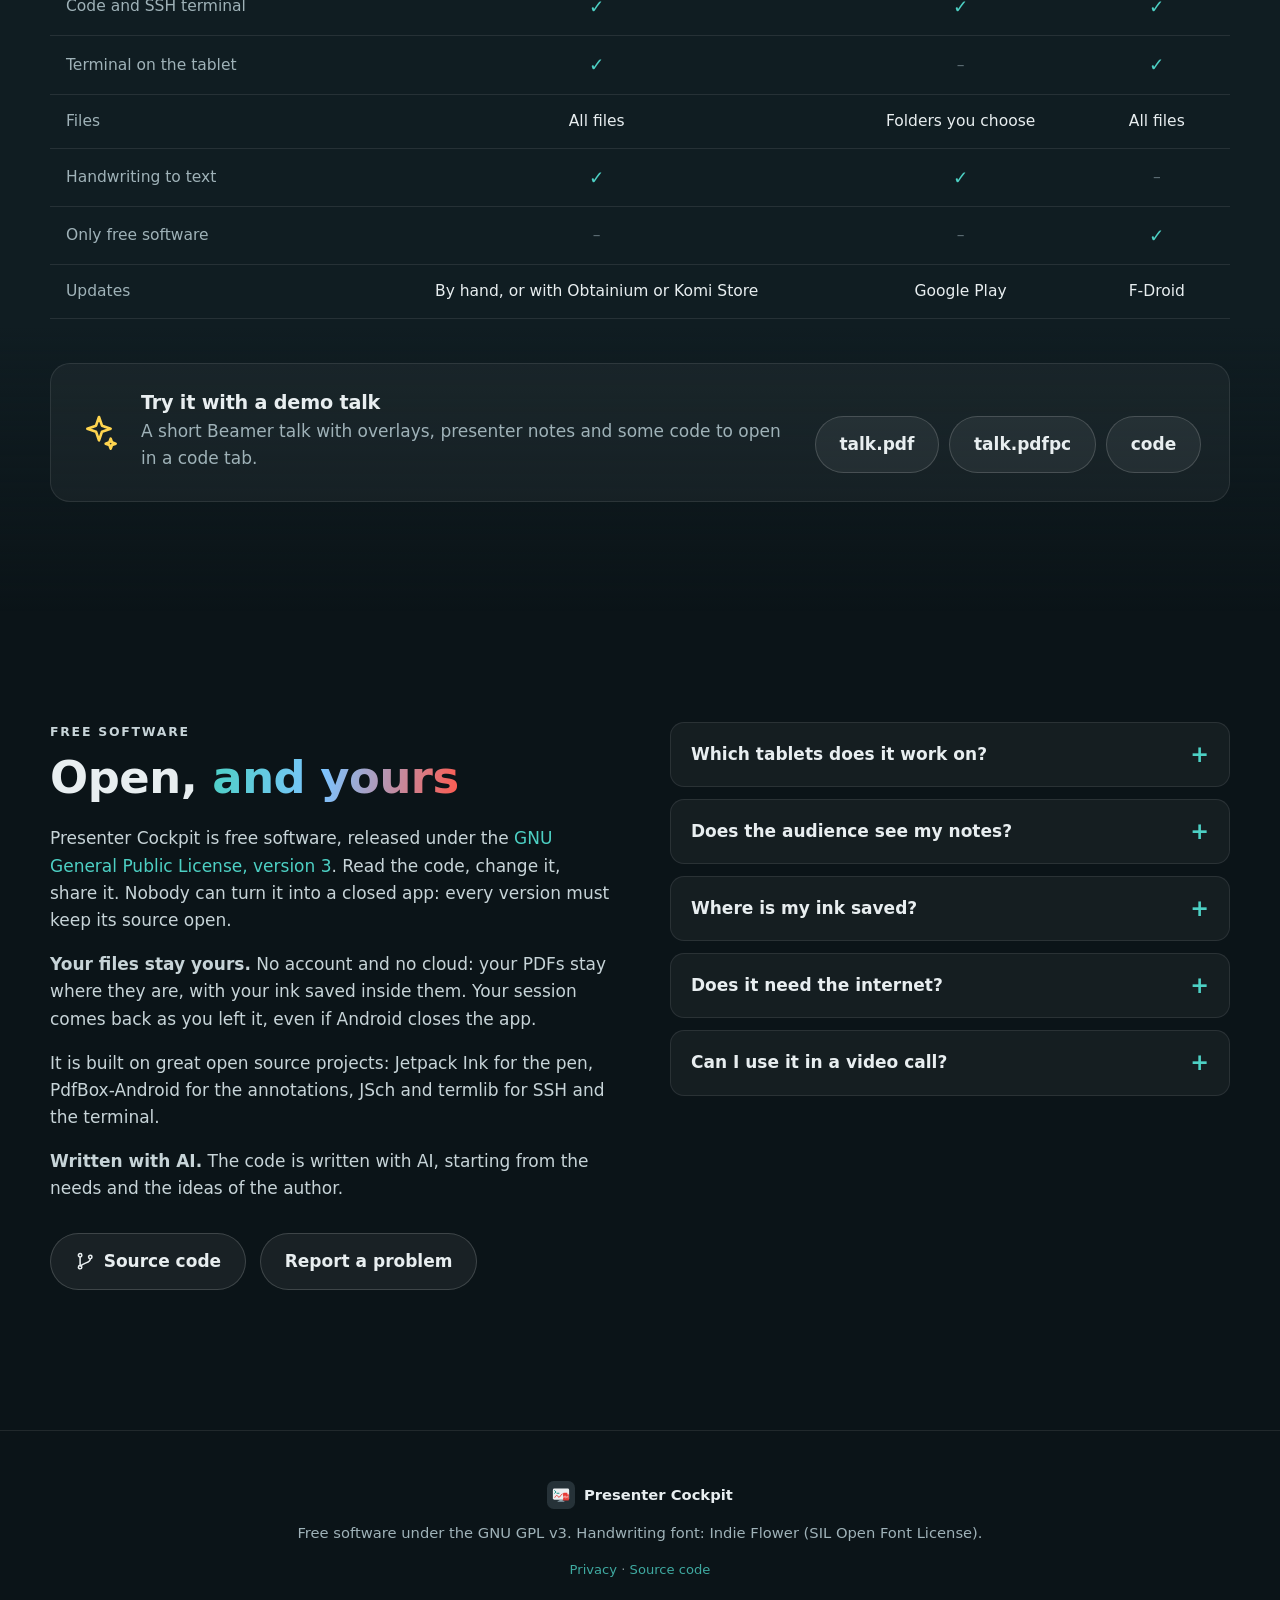
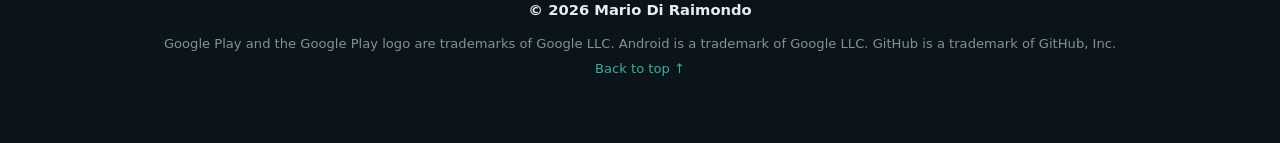
==== commit de45b510: "docs: mention the pen on code and terminal" ====
--- a/index.html
+++ b/index.html
@@ -227,7 +227,7 @@
     <article class="card feature reveal" style="--c:#ffab91"><svg class="ic big"><use href="#i-spot"/></svg>
       <h3>Spotlight and colors</h3><p>Dim everything but one area of the slide. Invert colors for dark rooms, keeping red red.</p></article>
     <article class="card feature reveal" style="--c:#a5d6a7"><svg class="ic big"><use href="#i-code"/></svg>
-      <h3>Code and terminal</h3><p>Open a code editor or a terminal, on the tablet or on a server over SSH, and show it larger to the audience.</p></article>
+      <h3>Code and terminal</h3><p>Open a code editor or a terminal, on the tablet or on a server over SSH, and show it larger to the audience. Write on both with the pen.</p></article>
     <article class="card feature reveal" style="--c:#90caf9"><svg class="ic big"><use href="#i-globe"/></svg>
       <h3>Web pages</h3><p>Links in your PDF open in a tab. The audience sees the same page, at the same position. PDFs you download open as slides.</p></article>
     <article class="card feature reveal" style="--c:#ce93d8"><svg class="ic big"><use href="#i-grid"/></svg>
@@ -338,7 +338,8 @@
     <div class="hl-text">
       <h3>Show code, not just slides</h3>
       <p>Open a PDF, a folder of code or a terminal, on the tablet or on your server over SSH. The audience sees the same
-        lines, larger. Point at them with the laser or circle them with the pen.</p>
+        lines, larger. Point at them with the laser, or circle and underline them with the pen: the marks go away when the
+        text scrolls.</p>
       <ul class="ticks"><li>Syntax highlighting for many languages</li><li>Edit, search and save files, on the tablet or on the server</li><li>tmux sessions that survive a lost connection</li></ul>
     </div>
   </div>
